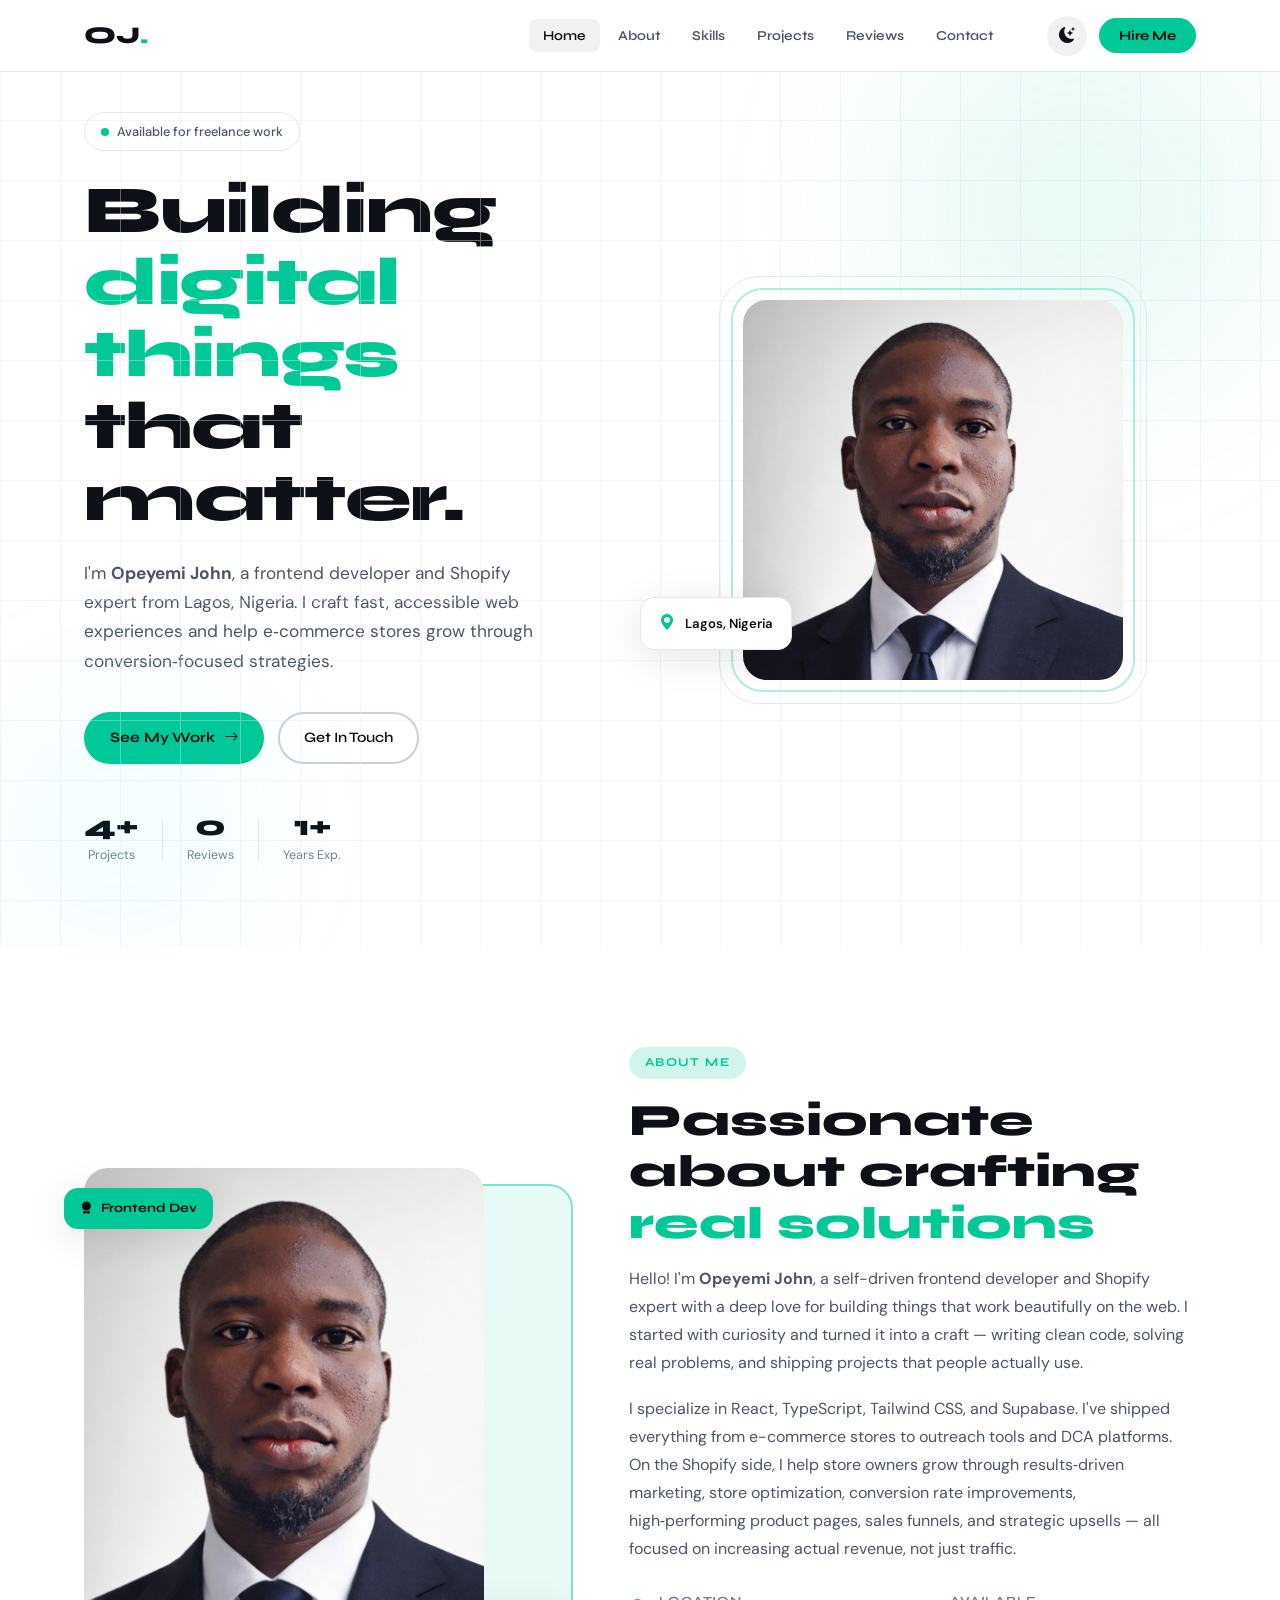
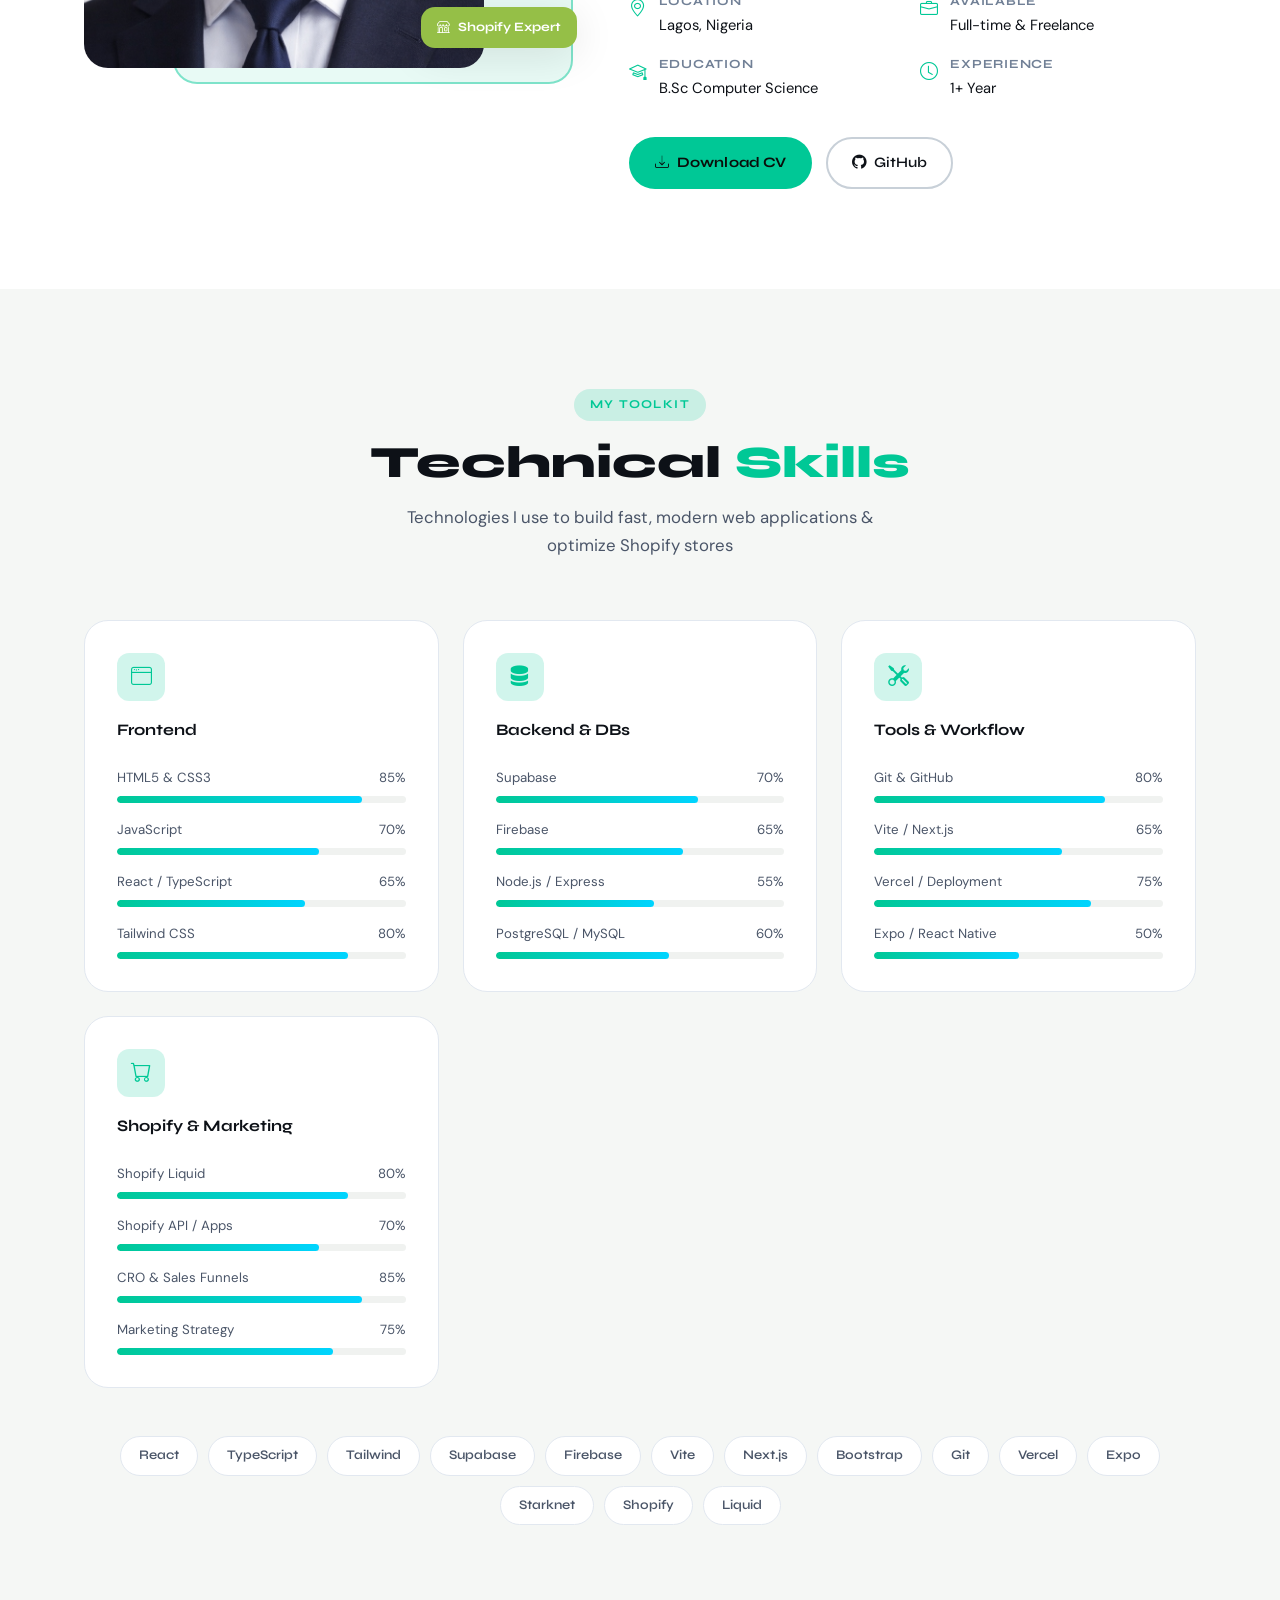
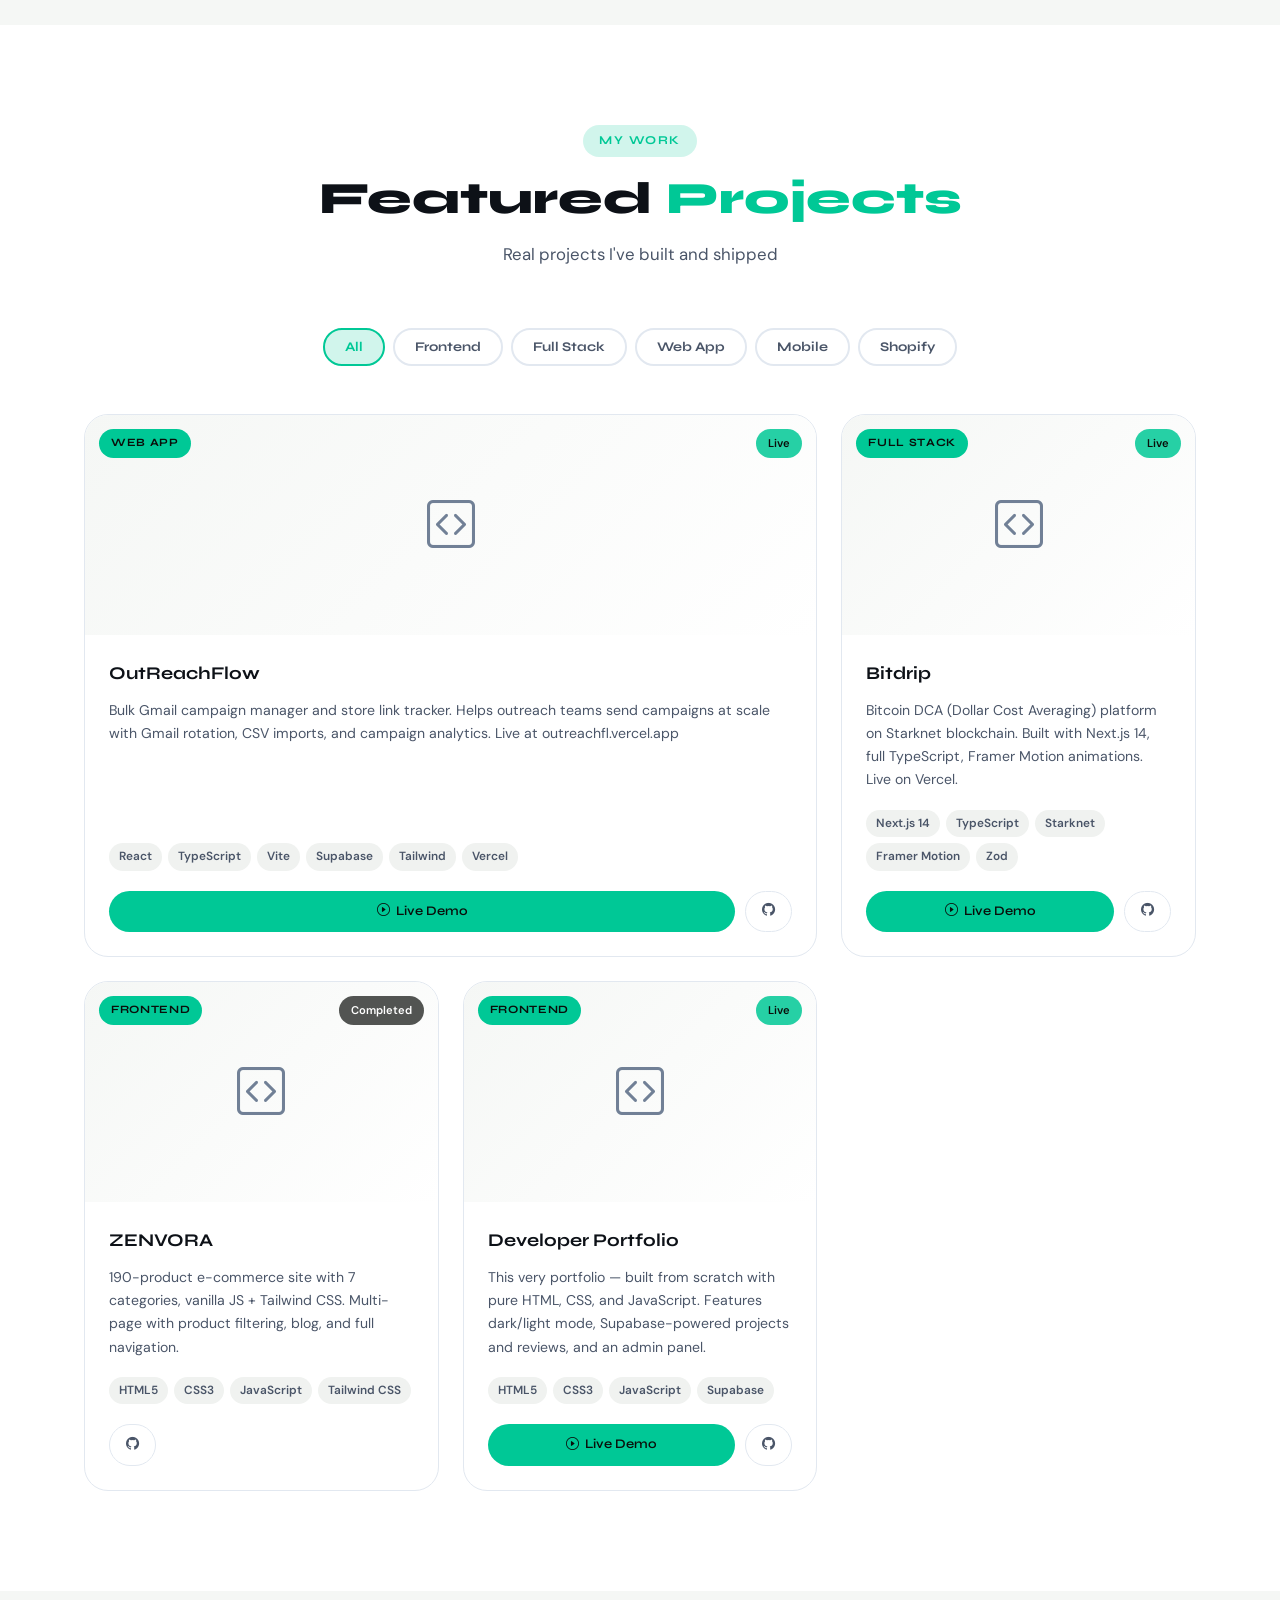
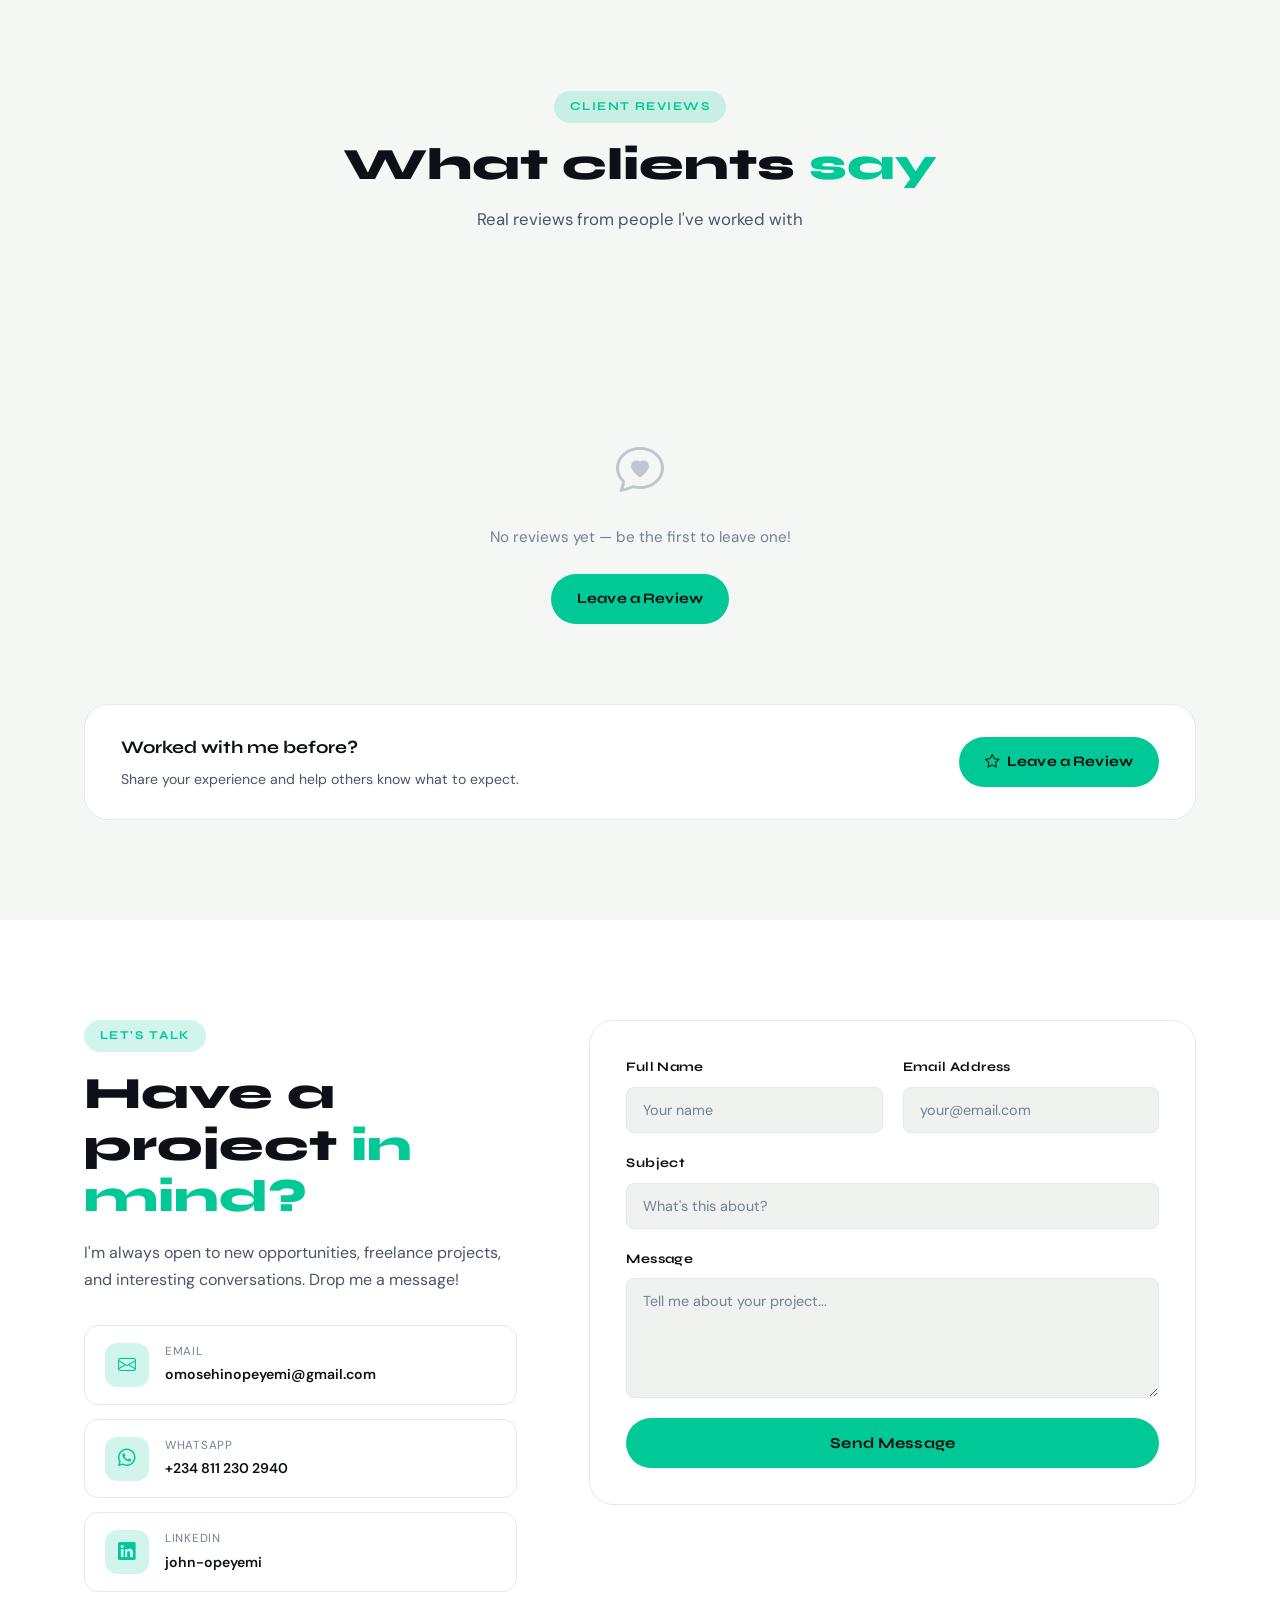
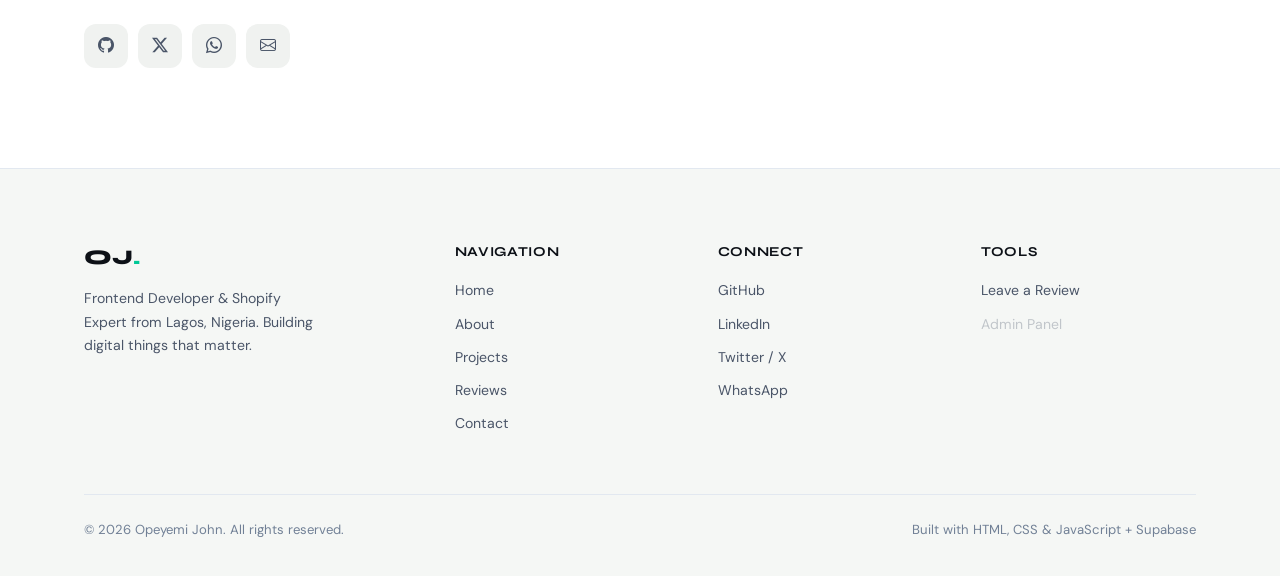
==== index.html @ 620e16b8 "update gmail" ====
<!DOCTYPE html>
<html lang="en" data-theme="light">
<head>
    <meta charset="UTF-8">
    <meta name="viewport" content="width=device-width, initial-scale=1.0">
    <title>Opeyemi John | Frontend Developer & Shopify Expert</title>

    <meta name="description" content="Frontend Developer & Shopify Expert from Lagos, Nigeria. Building fast web experiences and optimizing stores for growth.">
    <meta property="og:title" content="Opeyemi John | Frontend Developer & Shopify Expert">
    <meta property="og:description" content="Frontend Developer & Shopify Expert from Lagos, Nigeria. Building fast web experiences and optimizing stores for growth.">
    <meta property="og:image" content="images/me.png">
    <meta property="og:url" content="https://opeyemjohn.vercel.app">

    <!-- Fonts -->
    <link rel="preconnect" href="https://fonts.googleapis.com">
    <link href="https://fonts.googleapis.com/css2?family=Syne:wght@400;600;700;800&family=DM+Sans:ital,wght@0,300;0,400;0,500;1,300&display=swap" rel="stylesheet">

    <!-- Favicon -->
    <link rel="icon" type="image/svg+xml" href="favicon.svg">
    <link rel="shortcut icon" href="favicon.svg">

    <!-- Icons -->
    <link rel="stylesheet" href="https://cdn.jsdelivr.net/npm/bootstrap-icons@1.11.0/font/bootstrap-icons.css">

    <link rel="stylesheet" href="style.css">

    
</head>
<body>

<!-- ==================== NAVBAR ==================== -->
<nav id="navbar">
    <div class="nav-inner">
        <a href="#home" class="nav-logo">OJ<span class="dot">.</span></a>
        <ul class="nav-links" id="navLinks">
            <li><a href="#home" class="nav-link active">Home</a></li>
            <li><a href="#about" class="nav-link">About</a></li>
            <li><a href="#skills" class="nav-link">Skills</a></li>
            <li><a href="#projects" class="nav-link">Projects</a></li>
            <li><a href="#testimonials" class="nav-link">Reviews</a></li>
            <li><a href="#contact" class="nav-link">Contact</a></li>
        </ul>
        <div class="nav-actions">
            <button id="themeToggle" class="icon-btn" aria-label="Toggle theme">
                <i class="bi bi-moon-stars-fill" id="themeIcon"></i>
            </button>
            <button class="nav-cta" onclick="document.getElementById('contact').scrollIntoView({behavior:'smooth'})">Hire Me</button>
            <button class="hamburger" id="hamburger" aria-label="Menu">
                <span></span><span></span><span></span>
            </button>
        </div>
    </div>
</nav>

<!-- ==================== HERO ==================== -->
<section id="home" class="hero">
    <div class="hero-bg-grid"></div>
    <div class="hero-blob blob-1"></div>
    <div class="hero-blob blob-2"></div>

    <div class="hero-inner">
        <div class="hero-text" data-reveal>
            <div class="hero-tag">
                <span class="status-dot"></span>
                Available for freelance work
            </div>
            <h1 class="hero-title">
                Building<br>
                <span class="hero-accent">digital things</span><br>
                that matter.
            </h1>
            <p class="hero-desc">
                I'm <strong>Opeyemi John</strong>, a frontend developer and Shopify expert from Lagos, Nigeria.
                I craft fast, accessible web experiences and help e‑commerce stores grow through conversion‑focused strategies.
            </p>
            <div class="hero-cta">
                <a href="#projects" class="btn-primary">See My Work <i class="bi bi-arrow-right"></i></a>
                <a href="#contact" class="btn-ghost">Get In Touch</a>
            </div>
            <div class="hero-stats">
                <div class="stat">
                    <span class="stat-num" id="projectCount">6+</span>
                    <span class="stat-label">Projects</span>
                </div>
                <div class="stat-divider"></div>
                <div class="stat">
                    <span class="stat-num" id="reviewCount">0</span>
                    <span class="stat-label">Reviews</span>
                </div>
                <div class="stat-divider"></div>
                <div class="stat">
                    <span class="stat-num">1+</span>
                    <span class="stat-label">Years Exp.</span>
                </div>
            </div>
        </div>

        <div class="hero-visual" data-reveal-right>
            <div class="hero-img-frame">
                <img src="images/me.png" alt="Opeyemi John" class="hero-photo">
                <div class="frame-deco frame-deco-1"></div>
                <div class="frame-deco frame-deco-2"></div>
            </div>
            <!-- ========== <div class="floating-card card-top">
                <i class="bi bi-code-slash"></i>
                <span>React & TypeScript</span>
            </div>  =========== -->
            <div class="floating-card card-bottom">
                <i class="bi bi-geo-alt-fill"></i>
                <span>Lagos, Nigeria</span>
            </div>            
        </div>
    </div>
</section>

<!-- ==================== ABOUT ==================== -->
<section id="about" class="about section">
    <div class="container">
        <div class="about-grid">
            <div class="about-img-wrap" data-reveal>
                <img src="images/me.png" alt="Opeyemi John" class="about-photo">
                <div class="about-img-bg"></div>

                <!-- Frontend Dev badge -->
                <div class="about-badge frontend-badge">
                    <i class="bi bi-award-fill"></i>
                    Frontend Dev
                </div>

                <!-- Shopify Expert badge – bottom right -->
                <div class="about-badge shopify-badge-bottom">
                    <i class="bi bi-shop"></i>
                    Shopify Expert
                </div>
            </div>

            <div class="about-content" data-reveal-right>
                <div class="section-label">About Me</div>
                <h2 class="section-title">Passionate about crafting <span class="text-accent">real solutions</span></h2>
                <p class="about-text">
                    Hello! I'm <strong>Opeyemi John</strong>, a self-driven frontend developer and Shopify expert with a deep love for building things that work beautifully on the web. I started with curiosity and turned it into a craft — writing clean code, solving real problems, and shipping projects that people actually use.
                </p>
                <p class="about-text">
                    I specialize in React, TypeScript, Tailwind CSS, and Supabase. I've shipped everything from e-commerce stores to outreach tools and DCA platforms. 
                    On the Shopify side, I help store owners grow through results‑driven marketing, store optimization, conversion rate improvements, high‑performing product pages, sales funnels, and strategic upsells — all focused on increasing actual revenue, not just traffic.
                </p>

                <div class="about-details">
                    <div class="detail-item">
                        <i class="bi bi-geo-alt"></i>
                        <div><strong>Location</strong><span>Lagos, Nigeria</span></div>
                    </div>
                    <div class="detail-item">
                        <i class="bi bi-briefcase"></i>
                        <div><strong>Available</strong><span>Full-time & Freelance</span></div>
                    </div>
                    <div class="detail-item">
                        <i class="bi bi-mortarboard"></i>
                        <div><strong>Education</strong><span>B.Sc Computer Science</span></div>
                    </div>
                    <div class="detail-item">
                        <i class="bi bi-clock"></i>
                        <div><strong>Experience</strong><span>1+ Year</span></div>
                    </div>
                </div>

                <div class="about-actions">
                    <a href="cv.pdf" download="Opeyemi_John_CV.pdf" class="btn-primary"><i class="bi bi-download me-2"></i>Download CV</a>
                    <a href="https://github.com/oppasskybest-ai" target="_blank" class="btn-ghost"><i class="bi bi-github me-2"></i>GitHub</a>
                </div>
            </div>
        </div>
    </div>
</section>

<!-- ==================== SKILLS ==================== -->
<section id="skills" class="skills section section-alt">
    <div class="container">
        <div class="section-header" data-reveal>
            <div class="section-label">My Toolkit</div>
            <h2 class="section-title">Technical <span class="text-accent">Skills</span></h2>
            <p class="section-subtitle">Technologies I use to build fast, modern web applications & optimize Shopify stores</p>
        </div>

        <div class="skills-grid">
            <div class="skill-group" data-reveal>
                <div class="skill-group-icon"><i class="bi bi-window"></i></div>
                <h3>Frontend</h3>
                <div class="skill-bars">
                    <div class="skill-bar-wrap">
                        <div class="skill-bar-label"><span>HTML5 & CSS3</span><span>85%</span></div>
                        <div class="skill-bar"><div class="skill-fill" data-width="85"></div></div>
                    </div>
                    <div class="skill-bar-wrap">
                        <div class="skill-bar-label"><span>JavaScript</span><span>70%</span></div>
                        <div class="skill-bar"><div class="skill-fill" data-width="70"></div></div>
                    </div>
                    <div class="skill-bar-wrap">
                        <div class="skill-bar-label"><span>React / TypeScript</span><span>65%</span></div>
                        <div class="skill-bar"><div class="skill-fill" data-width="65"></div></div>
                    </div>
                    <div class="skill-bar-wrap">
                        <div class="skill-bar-label"><span>Tailwind CSS</span><span>80%</span></div>
                        <div class="skill-bar"><div class="skill-fill" data-width="80"></div></div>
                    </div>
                </div>
            </div>

            <div class="skill-group" data-reveal>
                <div class="skill-group-icon"><i class="bi bi-server"></i></div>
                <h3>Backend & DBs</h3>
                <div class="skill-bars">
                    <div class="skill-bar-wrap">
                        <div class="skill-bar-label"><span>Supabase</span><span>70%</span></div>
                        <div class="skill-bar"><div class="skill-fill" data-width="70"></div></div>
                    </div>
                    <div class="skill-bar-wrap">
                        <div class="skill-bar-label"><span>Firebase</span><span>65%</span></div>
                        <div class="skill-bar"><div class="skill-fill" data-width="65"></div></div>
                    </div>
                    <div class="skill-bar-wrap">
                        <div class="skill-bar-label"><span>Node.js / Express</span><span>55%</span></div>
                        <div class="skill-bar"><div class="skill-fill" data-width="55"></div></div>
                    </div>
                    <div class="skill-bar-wrap">
                        <div class="skill-bar-label"><span>PostgreSQL / MySQL</span><span>60%</span></div>
                        <div class="skill-bar"><div class="skill-fill" data-width="60"></div></div>
                    </div>
                </div>
            </div>

            <div class="skill-group" data-reveal>
                <div class="skill-group-icon"><i class="bi bi-tools"></i></div>
                <h3>Tools & Workflow</h3>
                <div class="skill-bars">
                    <div class="skill-bar-wrap">
                        <div class="skill-bar-label"><span>Git & GitHub</span><span>80%</span></div>
                        <div class="skill-bar"><div class="skill-fill" data-width="80"></div></div>
                    </div>
                    <div class="skill-bar-wrap">
                        <div class="skill-bar-label"><span>Vite / Next.js</span><span>65%</span></div>
                        <div class="skill-bar"><div class="skill-fill" data-width="65"></div></div>
                    </div>
                    <div class="skill-bar-wrap">
                        <div class="skill-bar-label"><span>Vercel / Deployment</span><span>75%</span></div>
                        <div class="skill-bar"><div class="skill-fill" data-width="75"></div></div>
                    </div>
                    <div class="skill-bar-wrap">
                        <div class="skill-bar-label"><span>Expo / React Native</span><span>50%</span></div>
                        <div class="skill-bar"><div class="skill-fill" data-width="50"></div></div>
                    </div>
                </div>
            </div>

            <div class="skill-group" data-reveal>
                <div class="skill-group-icon"><i class="bi bi-cart"></i></div>
                <h3>Shopify & Marketing</h3>
                <div class="skill-bars">
                    <div class="skill-bar-wrap">
                        <div class="skill-bar-label"><span>Shopify Liquid</span><span>80%</span></div>
                        <div class="skill-bar"><div class="skill-fill" data-width="80"></div></div>
                    </div>
                    <div class="skill-bar-wrap">
                        <div class="skill-bar-label"><span>Shopify API / Apps</span><span>70%</span></div>
                        <div class="skill-bar"><div class="skill-fill" data-width="70"></div></div>
                    </div>
                    <div class="skill-bar-wrap">
                        <div class="skill-bar-label"><span>CRO & Sales Funnels</span><span>85%</span></div>
                        <div class="skill-bar"><div class="skill-fill" data-width="85"></div></div>
                    </div>
                    <div class="skill-bar-wrap">
                        <div class="skill-bar-label"><span>Marketing Strategy</span><span>75%</span></div>
                        <div class="skill-bar"><div class="skill-fill" data-width="75"></div></div>
                    </div>
                </div>
            </div>
        </div>

        <div class="tech-tags" data-reveal>
            <span class="tech-tag">React</span>
            <span class="tech-tag">TypeScript</span>
            <span class="tech-tag">Tailwind</span>
            <span class="tech-tag">Supabase</span>
            <span class="tech-tag">Firebase</span>
            <span class="tech-tag">Vite</span>
            <span class="tech-tag">Next.js</span>
            <span class="tech-tag">Bootstrap</span>
            <span class="tech-tag">Git</span>
            <span class="tech-tag">Vercel</span>
            <span class="tech-tag">Expo</span>
            <span class="tech-tag">Starknet</span>
            <span class="tech-tag">Shopify</span>
            <span class="tech-tag">Liquid</span>
        </div>
    </div>
</section>

<!-- ==================== PROJECTS ==================== -->
<section id="projects" class="projects section">
    <div class="container">
        <div class="section-header" data-reveal>
            <div class="section-label">My Work</div>
            <h2 class="section-title">Featured <span class="text-accent">Projects</span></h2>
            <p class="section-subtitle">Real projects I've built and shipped</p>
        </div>

        <div class="project-filters" data-reveal>
            <button class="filter-btn active" data-filter="all">All</button>
            <button class="filter-btn" data-filter="frontend">Frontend</button>
            <button class="filter-btn" data-filter="fullstack">Full Stack</button>
            <button class="filter-btn" data-filter="webapp">Web App</button>
            <button class="filter-btn" data-filter="mobile">Mobile</button>
            <button class="filter-btn" data-filter="shopify">Shopify</button>
        </div>

        <div id="projects-loading" class="loading-state">
            <div class="spinner"></div>
            <p>Loading projects...</p>
        </div>

        <div class="projects-grid" id="projects-grid"></div>

        <div id="projects-empty" class="empty-state" style="display:none">
            <i class="bi bi-folder-x"></i>
            <p>No projects found in this category.</p>
        </div>
    </div>
</section>

<!-- ==================== TESTIMONIALS ==================== -->
<section id="testimonials" class="testimonials section section-alt">
    <div class="container">
        <div class="section-header" data-reveal>
            <div class="section-label">Client Reviews</div>
            <h2 class="section-title">What clients <span class="text-accent">say</span></h2>
            <p class="section-subtitle">Real reviews from people I've worked with</p>
        </div>

        <div id="reviews-loading" class="loading-state">
            <div class="spinner"></div>
            <p>Loading reviews...</p>
        </div>

        <div class="reviews-grid" id="reviews-grid"></div>

        <div id="reviews-empty" class="empty-state reviews-empty" style="display:none">
            <i class="bi bi-chat-heart"></i>
            <p>No reviews yet — be the first to leave one!</p>
            <a href="review.html" class="btn-primary" target="_blank">Leave a Review</a>
        </div>

        <div class="review-cta" data-reveal>
            <div class="review-cta-text">
                <h4>Worked with me before?</h4>
                <p>Share your experience and help others know what to expect.</p>
            </div>
            <a href="review.html" class="btn-primary" target="_blank">
                <i class="bi bi-star me-2"></i>Leave a Review
            </a>
        </div>
    </div>
</section>

<!-- ==================== CONTACT ==================== -->
<section id="contact" class="contact section">
    <div class="container">
        <div class="contact-grid">
            <div class="contact-info" data-reveal>
                <div class="section-label">Let's Talk</div>
                <h2 class="section-title">Have a project <span class="text-accent">in mind?</span></h2>
                <p class="contact-desc">I'm always open to new opportunities, freelance projects, and interesting conversations. Drop me a message!</p>

                <div class="contact-cards">
                    <a href="mailto:omosehinopeyemi@gmail.com" class="contact-card">
                        <div class="contact-card-icon"><i class="bi bi-envelope"></i></div>
                        <div>
                            <span class="contact-card-label">Email</span>
                            <span class="contact-card-value">omosehinopeyemi@gmail.com</span>
                        </div>
                    </a>
                    <a href="https://wa.me/2348112302940" target="_blank" class="contact-card">
                        <div class="contact-card-icon"><i class="bi bi-whatsapp"></i></div>
                        <div>
                            <span class="contact-card-label">WhatsApp</span>
                            <span class="contact-card-value">+234 811 230 2940</span>
                        </div>
                    </a>
                    <a href="https://www.linkedin.com/in/john-opeyemi-910b3a384" target="_blank" class="contact-card">
                        <div class="contact-card-icon"><i class="bi bi-linkedin"></i></div>
                        <div>
                            <span class="contact-card-label">LinkedIn</span>
                            <span class="contact-card-value">john-opeyemi</span>
                        </div>
                    </a>
                </div>

                <div class="social-row">
                    <a href="https://github.com/oppasskybest-ai" target="_blank" class="social-btn"><i class="bi bi-github"></i></a>
                    <a href="https://x.com/Oppassky1" target="_blank" class="social-btn"><i class="bi bi-twitter-x"></i></a>
                    <a href="https://wa.me/2348112302940" target="_blank" class="social-btn"><i class="bi bi-whatsapp"></i></a>
                    <a href="mailto:omosehinopeyemi@gmail.com" class="social-btn"><i class="bi bi-envelope"></i></a>
                </div>
            </div>

            <div class="contact-form-wrap" data-reveal-right>
                <form id="contactForm" class="contact-form" novalidate>
                    <div class="form-row">
                        <div class="form-group">
                            <label>Full Name</label>
                            <input type="text" id="name" name="name" placeholder="Your name" required>
                            <span class="form-error" id="nameError">Please enter your name</span>
                        </div>
                        <div class="form-group">
                            <label>Email Address</label>
                            <input type="email" id="email" name="email" placeholder="your@email.com" required>
                            <span class="form-error" id="emailError">Please enter a valid email</span>
                        </div>
                    </div>
                    <div class="form-group">
                        <label>Subject</label>
                        <input type="text" id="subject" name="subject" placeholder="What's this about?" required>
                        <span class="form-error" id="subjectError">Please enter a subject</span>
                    </div>
                    <div class="form-group">
                        <label>Message</label>
                        <textarea id="message" name="message" rows="5" placeholder="Tell me about your project..." required></textarea>
                        <span class="form-error" id="messageError">Please write a message</span>
                    </div>
                    <button type="submit" class="btn-primary form-submit" id="submitBtn">
                        <span id="submitText">Send Message</span>
                        <div class="btn-spinner d-none" id="submitSpinner"></div>
                    </button>
                    <div class="form-success d-none" id="successAlert">
                        <i class="bi bi-check-circle"></i> Message sent! I'll reply soon.
                    </div>
                    <div class="form-error-alert d-none" id="errorAlert">
                        <i class="bi bi-exclamation-triangle"></i> Something went wrong. Try emailing me directly.
                    </div>
                </form>
            </div>
        </div>
    </div>
</section>

<!-- ==================== FOOTER ==================== -->
<footer class="footer">
    <div class="container">
        <div class="footer-inner">
            <div class="footer-brand">
                <span class="nav-logo">OJ<span class="dot">.</span></span>
                <p>Frontend Developer & Shopify Expert from Lagos, Nigeria. Building digital things that matter.</p>
            </div>
            <div class="footer-links">
                <h5>Navigation</h5>
                <a href="#home">Home</a>
                <a href="#about">About</a>
                <a href="#projects">Projects</a>
                <a href="#testimonials">Reviews</a>
                <a href="#contact">Contact</a>
            </div>
            <div class="footer-links">
                <h5>Connect</h5>
                <a href="https://github.com/oppasskybest-ai" target="_blank">GitHub</a>
                <a href="https://www.linkedin.com/in/john-opeyemi-910b3a384" target="_blank">LinkedIn</a>
                <a href="https://x.com/Oppassky1" target="_blank">Twitter / X</a>
                <a href="https://wa.me/2348112302940" target="_blank">WhatsApp</a>
            </div>
            <div class="footer-links">
                <h5>Tools</h5>
                <a href="review.html" target="_blank">Leave a Review</a>
                <a href="admin.html" target="_blank" style="opacity:0.3">Admin Panel</a>
            </div>
        </div>
        <div class="footer-bottom">
            <p>&copy; <span id="year"></span> Opeyemi John. All rights reserved.</p>
            <p>Built with HTML, CSS & JavaScript + Supabase</p>
        </div>
    </div>
</footer>

<button id="backToTop" class="back-to-top" aria-label="Back to top">
    <i class="bi bi-arrow-up"></i>
</button>

<script src="script.js"></script>
</body>
</html>
---- style.css ----
/* ============================================================
   OPEYEMI JOHN PORTFOLIO — style.css
   Design: Editorial + Modern, Syne + DM Sans
   ============================================================ */

/* ---- TOKENS ---- */
:root {
    --accent: #00C896;
    --accent-2: #00D4FF;
    --accent-glow: rgba(0, 200, 150, 0.18);

    --bg: #ffffff;
    --bg-alt: #f5f7f5;
    --bg-card: #ffffff;
    --bg-input: #f0f2f0;

    --text: #0d1117;
    --text-2: #4a5568;
    --text-3: #718096;
    --border: #e2e8f0;
    --border-strong: #c8d0d8;

    --nav-bg: rgba(255,255,255,0.92);
    --shadow: 0 4px 24px rgba(0,0,0,0.07);
    --shadow-md: 0 8px 40px rgba(0,0,0,0.1);
    --shadow-lg: 0 20px 60px rgba(0,0,0,0.12);

    --radius: 14px;
    --radius-sm: 8px;
    --radius-lg: 24px;

    --font-display: 'Syne', sans-serif;
    --font-body: 'DM Sans', sans-serif;

    --nav-h: 72px;
    --transition: 0.25s cubic-bezier(0.4, 0, 0.2, 1);
}

[data-theme="dark"] {
    --bg: #0a0e0a;
    --bg-alt: #101610;
    --bg-card: #141a14;
    --bg-input: #1a221a;

    --text: #f0f4f0;
    --text-2: #a8b8a8;
    --text-3: #6b7b6b;
    --border: #1e2a1e;
    --border-strong: #2a3a2a;

    --nav-bg: rgba(10,14,10,0.95);
    --shadow: 0 4px 24px rgba(0,0,0,0.3);
    --shadow-md: 0 8px 40px rgba(0,0,0,0.4);
    --shadow-lg: 0 20px 60px rgba(0,0,0,0.5);
}

/* ---- RESET ---- */
*, *::before, *::after { box-sizing: border-box; margin: 0; padding: 0; }
html { scroll-behavior: smooth; font-size: 16px; }
body {
    font-family: var(--font-body);
    background: var(--bg);
    color: var(--text);
    line-height: 1.65;
    overflow-x: hidden;
    transition: background var(--transition), color var(--transition);
}
img { max-width: 100%; height: auto; display: block; }
a { text-decoration: none; color: inherit; }
button { cursor: pointer; font-family: var(--font-body); border: none; background: none; }
ul { list-style: none; }

/* ---- UTILITY ---- */
.container { max-width: 1160px; margin: 0 auto; padding: 0 24px; }
.section { padding: 100px 0; }
.section-alt { background: var(--bg-alt); }
.text-accent { color: var(--accent); }
.d-none { display: none !important; }

/* ---- BUTTONS ---- */
.btn-primary {
    display: inline-flex; align-items: center; gap: 8px;
    background: var(--accent);
    color: #0a0e0a;
    font-family: var(--font-display);
    font-weight: 700;
    font-size: 0.9rem;
    padding: 13px 26px;
    border-radius: 100px;
    transition: all var(--transition);
    letter-spacing: 0.01em;
    white-space: nowrap;
}
.btn-primary:hover {
    transform: translateY(-2px);
    box-shadow: 0 8px 24px rgba(0,200,150,0.35);
    color: #0a0e0a;
}
.btn-ghost {
    display: inline-flex; align-items: center; gap: 8px;
    background: transparent;
    color: var(--text);
    font-family: var(--font-display);
    font-weight: 600;
    font-size: 0.9rem;
    padding: 12px 24px;
    border-radius: 100px;
    border: 2px solid var(--border-strong);
    transition: all var(--transition);
}
.btn-ghost:hover {
    border-color: var(--accent);
    color: var(--accent);
    transform: translateY(-2px);
}
.icon-btn {
    width: 40px; height: 40px;
    border-radius: 50%;
    background: var(--bg-input);
    color: var(--text);
    display: flex; align-items: center; justify-content: center;
    font-size: 1rem;
    transition: all var(--transition);
    border: none;
}
.icon-btn:hover { background: var(--accent); color: #0a0e0a; }

/* ---- SECTION HEADERS ---- */
.section-header { text-align: center; margin-bottom: 60px; }
.section-label {
    display: inline-block;
    font-family: var(--font-display);
    font-size: 0.75rem;
    font-weight: 700;
    letter-spacing: 0.12em;
    text-transform: uppercase;
    color: var(--accent);
    background: var(--accent-glow);
    padding: 6px 16px;
    border-radius: 100px;
    margin-bottom: 16px;
}
.section-title {
    font-family: var(--font-display);
    font-size: clamp(2rem, 4vw, 2.8rem);
    font-weight: 800;
    line-height: 1.15;
    color: var(--text);
    margin-bottom: 16px;
}
.section-subtitle {
    color: var(--text-2);
    font-size: 1.05rem;
    max-width: 520px;
    margin: 0 auto;
}

/* ---- NAVBAR ---- */
#navbar {
    position: fixed; top: 0; left: 0; right: 0;
    z-index: 1000;
    background: var(--nav-bg);
    backdrop-filter: blur(16px);
    -webkit-backdrop-filter: blur(16px);
    border-bottom: 1px solid var(--border);
    height: var(--nav-h);
    transition: all var(--transition);
}
#navbar.scrolled { box-shadow: var(--shadow-md); }
.nav-inner {
    max-width: 1160px; margin: 0 auto; padding: 0 24px;
    height: 100%;
    display: flex; align-items: center; gap: 40px;
}
.nav-logo {
    font-family: var(--font-display);
    font-size: 1.5rem;
    font-weight: 800;
    color: var(--text);
    flex-shrink: 0;
}
.nav-logo .dot { color: var(--accent); }
.nav-links {
    display: flex; gap: 4px;
    margin-left: auto;
}
.nav-link {
    font-family: var(--font-display);
    font-size: 0.85rem;
    font-weight: 600;
    color: var(--text-2);
    padding: 8px 14px;
    border-radius: 8px;
    transition: all var(--transition);
}
.nav-link:hover, .nav-link.active {
    color: var(--text);
    background: var(--bg-input);
}
.nav-actions { display: flex; align-items: center; gap: 12px; flex-shrink: 0; }
.nav-cta {
    font-family: var(--font-display);
    font-weight: 700;
    font-size: 0.85rem;
    background: var(--accent);
    color: #0a0e0a;
    padding: 9px 20px;
    border-radius: 100px;
    transition: all var(--transition);
}
.nav-cta:hover { transform: translateY(-1px); box-shadow: 0 6px 20px rgba(0,200,150,0.3); }
.hamburger {
    display: none;
    flex-direction: column; gap: 5px;
    padding: 8px;
}
.hamburger span {
    display: block; width: 22px; height: 2px;
    background: var(--text);
    border-radius: 2px;
    transition: all var(--transition);
}

/* ---- HERO ---- */
.hero {
    min-height: 100vh;
    display: flex; align-items: center;
    padding: calc(var(--nav-h) + 40px) 0 80px;
    position: relative;
    overflow: hidden;
    background: var(--bg);
}
.hero-bg-grid {
    position: absolute; inset: 0;
    background-image:
        linear-gradient(var(--border) 1px, transparent 1px),
        linear-gradient(90deg, var(--border) 1px, transparent 1px);
    background-size: 60px 60px;
    opacity: 0.4;
    pointer-events: none;
}
.hero-blob {
    position: absolute; border-radius: 50%;
    filter: blur(80px); opacity: 0.12; pointer-events: none;
}
.blob-1 {
    width: 600px; height: 600px;
    background: radial-gradient(circle, var(--accent), transparent 70%);
    top: -100px; right: -100px;
}
.blob-2 {
    width: 400px; height: 400px;
    background: radial-gradient(circle, var(--accent-2), transparent 70%);
    bottom: -80px; left: -80px;
    opacity: 0.08;
}
.hero-inner {
    max-width: 1160px; margin: 0 auto; padding: 0 24px;
    display: grid; grid-template-columns: 1fr 1fr;
    gap: 60px; align-items: center;
}
.hero-tag {
    display: inline-flex; align-items: center; gap: 8px;
    font-size: 0.8rem; font-weight: 500;
    color: var(--text-2);
    background: var(--bg-card);
    border: 1px solid var(--border);
    padding: 8px 16px;
    border-radius: 100px;
    margin-bottom: 24px;
}
.status-dot {
    width: 8px; height: 8px; border-radius: 50%;
    background: var(--accent);
    animation: pulse-dot 2s ease-in-out infinite;
}
@keyframes pulse-dot {
    0%, 100% { box-shadow: 0 0 0 0 rgba(0,200,150,0.5); }
    50% { box-shadow: 0 0 0 6px rgba(0,200,150,0); }
}
.hero-title {
    font-family: var(--font-display);
    font-size: clamp(2.8rem, 5.5vw, 4.2rem);
    font-weight: 800;
    line-height: 1.07;
    color: var(--text);
    margin-bottom: 24px;
    letter-spacing: -0.02em;
}
.hero-accent { color: var(--accent); }
.hero-desc {
    color: var(--text-2);
    font-size: 1.08rem;
    line-height: 1.7;
    margin-bottom: 36px;
    max-width: 460px;
}
.hero-cta { display: flex; gap: 14px; flex-wrap: wrap; margin-bottom: 48px; }
.hero-stats { display: flex; align-items: center; gap: 24px; }
.stat { text-align: center; }
.stat-num {
    display: block;
    font-family: var(--font-display);
    font-size: 1.8rem;
    font-weight: 800;
    color: var(--text);
    line-height: 1;
}
.stat-label { font-size: 0.78rem; color: var(--text-3); }
.stat-divider { width: 1px; height: 40px; background: var(--border); }
.hero-visual { position: relative; display: flex; justify-content: center; }
.hero-img-frame {
    position: relative;
    width: min(380px, 90%);
}
.hero-photo {
    width: 100%;
    aspect-ratio: 1;
    object-fit: cover;
    border-radius: var(--radius-lg);
    position: relative; z-index: 1;
}
.frame-deco {
    position: absolute;
    border-radius: var(--radius-lg);
    z-index: 0;
}
.frame-deco-1 {
    inset: -12px;
    border: 2px solid var(--accent);
    opacity: 0.3;
    border-radius: 32px;
}
.frame-deco-2 {
    inset: -24px;
    border: 1px solid var(--border);
    border-radius: 40px;
}
.floating-card {
    position: absolute;
    background: var(--bg-card);
    border: 1px solid var(--border);
    border-radius: var(--radius);
    padding: 12px 18px;
    display: flex; align-items: center; gap: 10px;
    font-size: 0.82rem; font-weight: 600;
    box-shadow: var(--shadow-md);
    z-index: 2;
    white-space: nowrap;
}
.floating-card i { color: var(--accent); font-size: 1rem; }
.card-top { top: 20px; right: -30px; }
.card-bottom { bottom: 30px; left: -30px; }

/* ---- ABOUT ---- */
.about-grid {
    display: grid; grid-template-columns: 1fr 1.2fr;
    gap: 72px; align-items: center;
}
.about-img-wrap {
    position: relative; /* ADDED: anchor for absolute badges */
}
.about-photo {
    width: 100%;
    max-width: 400px;
    aspect-ratio: 4/5;
    object-fit: cover;
    object-position: top;
    border-radius: var(--radius-lg);
    position: relative; z-index: 1;
}
.about-img-bg {
    position: absolute;
    bottom: -16px; right: -16px;
    width: 100%;
    height: 100%;
    max-width: 400px;
    background: var(--accent-glow);
    border: 2px solid var(--accent);
    border-radius: var(--radius-lg);
    opacity: 0.5;
}
/* Base badge style - no positioning offsets */
.about-badge {
    position: absolute;
    background: var(--accent);
    color: #0a0e0a;
    font-family: var(--font-display);
    font-weight: 700;
    font-size: 0.8rem;
    padding: 10px 16px;
    border-radius: var(--radius);
    display: flex;
    align-items: center;
    gap: 8px;
    z-index: 2;
    box-shadow: var(--shadow-md);
}
/* Frontend badge - top left */
.frontend-badge {
    top: 20px;
    left: -20px;
}
/* Shopify badge - bottom right */
.shopify-badge-bottom {
    bottom: 20px;
    right: -20px;
    background: #95bf47; /* Shopify green */
    color: #fff;
}
.about-text { color: var(--text-2); font-size: 1rem; margin-bottom: 18px; line-height: 1.75; }
.about-details {
    display: grid; grid-template-columns: 1fr 1fr;
    gap: 16px; margin: 28px 0 36px;
}
.detail-item {
    display: flex; align-items: flex-start; gap: 12px;
}
.detail-item i { color: var(--accent); font-size: 1.1rem; margin-top: 3px; flex-shrink: 0; }
.detail-item strong { display: block; font-size: 0.78rem; color: var(--text-3); text-transform: uppercase; letter-spacing: 0.06em; font-family: var(--font-display); }
.detail-item span { font-size: 0.92rem; color: var(--text); }
.about-actions { display: flex; gap: 14px; flex-wrap: wrap; }

/* ---- SKILLS ---- */
.skills-grid {
    display: grid; grid-template-columns: repeat(3, 1fr);
    gap: 24px; margin-bottom: 48px;
}
.skill-group {
    background: var(--bg-card);
    border: 1px solid var(--border);
    border-radius: var(--radius-lg);
    padding: 32px;
}
.skill-group-icon {
    width: 48px; height: 48px;
    background: var(--accent-glow);
    border-radius: 12px;
    display: flex; align-items: center; justify-content: center;
    font-size: 1.3rem; color: var(--accent);
    margin-bottom: 16px;
}
.skill-group h3 {
    font-family: var(--font-display);
    font-weight: 700; font-size: 1rem;
    margin-bottom: 24px; color: var(--text);
}
.skill-bars { display: flex; flex-direction: column; gap: 16px; }
.skill-bar-wrap {}
.skill-bar-label {
    display: flex; justify-content: space-between;
    font-size: 0.83rem;
    margin-bottom: 7px;
    color: var(--text-2);
}
.skill-bar {
    height: 7px;
    background: var(--bg-input);
    border-radius: 100px;
    overflow: hidden;
}
.skill-fill {
    height: 100%;
    background: linear-gradient(90deg, var(--accent), var(--accent-2));
    border-radius: 100px;
    width: 0;
    transition: width 1.2s cubic-bezier(0.4, 0, 0.2, 1);
}
.tech-tags { display: flex; flex-wrap: wrap; justify-content: center; gap: 10px; }
.tech-tag {
    font-family: var(--font-display);
    font-size: 0.82rem; font-weight: 600;
    padding: 8px 18px;
    border: 1.5px solid var(--border);
    border-radius: 100px;
    color: var(--text-2);
    background: var(--bg-card);
    transition: all var(--transition);
}
.tech-tag:hover { border-color: var(--accent); color: var(--accent); background: var(--accent-glow); }

/* ---- PROJECTS ---- */
.project-filters {
    display: flex; gap: 8px; flex-wrap: wrap;
    justify-content: center;
    margin-bottom: 48px;
}
.filter-btn {
    font-family: var(--font-display);
    font-size: 0.83rem; font-weight: 700;
    padding: 9px 20px;
    border-radius: 100px;
    border: 2px solid var(--border);
    color: var(--text-2);
    background: var(--bg-card);
    transition: all var(--transition);
}
.filter-btn:hover, .filter-btn.active {
    border-color: var(--accent);
    color: var(--accent);
    background: var(--accent-glow);
}
.projects-grid {
    display: grid;
    grid-template-columns: repeat(auto-fill, minmax(340px, 1fr));
    gap: 24px;
}
.project-card {
    background: var(--bg-card);
    border: 1px solid var(--border);
    border-radius: var(--radius-lg);
    overflow: hidden;
    transition: all var(--transition);
    display: flex; flex-direction: column;
}
.project-card:hover { transform: translateY(-6px); box-shadow: var(--shadow-lg); border-color: var(--accent); }
.project-card.featured { grid-column: span 2; }
.project-img-wrap { position: relative; overflow: hidden; height: 220px; background: var(--bg-alt); }
.project-img-wrap img { width: 100%; height: 100%; object-fit: cover; transition: transform 0.4s ease; }
.project-card:hover .project-img-wrap img { transform: scale(1.04); }
.project-img-placeholder {
    width: 100%; height: 100%;
    display: flex; align-items: center; justify-content: center;
    font-size: 3rem; color: var(--text-3);
    background: linear-gradient(135deg, var(--bg-alt), var(--bg-card));
}
.project-category-badge {
    position: absolute; top: 14px; left: 14px;
    font-family: var(--font-display);
    font-size: 0.7rem; font-weight: 700;
    padding: 5px 12px;
    border-radius: 100px;
    background: var(--accent);
    color: #0a0e0a;
    text-transform: uppercase; letter-spacing: 0.06em;
}
.project-status-badge {
    position: absolute; top: 14px; right: 14px;
    font-size: 0.7rem; font-weight: 600;
    padding: 5px 12px;
    border-radius: 100px;
    background: rgba(10,14,10,0.7);
    color: #fff;
    backdrop-filter: blur(6px);
}
.project-status-badge.live { background: rgba(0,200,150,0.85); color: #0a0e0a; }
.project-body { padding: 24px; flex: 1; display: flex; flex-direction: column; }
.project-title {
    font-family: var(--font-display);
    font-size: 1.12rem; font-weight: 700;
    color: var(--text); margin-bottom: 10px;
}
.project-desc { font-size: 0.88rem; color: var(--text-2); line-height: 1.65; flex: 1; margin-bottom: 18px; }
.project-techs { display: flex; flex-wrap: wrap; gap: 6px; margin-bottom: 20px; }
.project-tech {
    font-size: 0.74rem; font-weight: 600;
    background: var(--bg-input);
    color: var(--text-2);
    padding: 4px 10px;
    border-radius: 100px;
}
.project-links { display: flex; gap: 10px; margin-top: auto; }
.project-link {
    display: flex; align-items: center; gap: 6px;
    font-size: 0.82rem; font-weight: 600;
    padding: 9px 16px;
    border-radius: 100px;
    transition: all var(--transition);
    font-family: var(--font-display);
}
.project-link.primary { background: var(--accent); color: #0a0e0a; flex: 1; justify-content: center; }
.project-link.primary:hover { box-shadow: 0 4px 16px rgba(0,200,150,0.3); }
.project-link.secondary {
    border: 1.5px solid var(--border);
    color: var(--text-2);
    background: var(--bg-card);
}
.project-link.secondary:hover { border-color: var(--text-2); color: var(--text); }

/* ---- TESTIMONIALS ---- */
.reviews-grid {
    display: grid;
    grid-template-columns: repeat(auto-fill, minmax(320px, 1fr));
    gap: 24px;
    margin-bottom: 56px;
}
.review-card {
    background: var(--bg-card);
    border: 1px solid var(--border);
    border-radius: var(--radius-lg);
    padding: 28px;
    display: flex; flex-direction: column;
    transition: all var(--transition);
}
.review-card:hover { box-shadow: var(--shadow-lg); transform: translateY(-4px); border-color: var(--accent); }
.review-stars { display: flex; gap: 3px; margin-bottom: 16px; }
.review-stars i { color: #F5A623; font-size: 0.9rem; }
.review-text {
    font-size: 0.93rem; color: var(--text-2);
    line-height: 1.72; flex: 1;
    margin-bottom: 20px;
    font-style: italic;
}
.review-text::before { content: '"'; color: var(--accent); font-size: 1.2rem; font-style: normal; }
.review-text::after { content: '"'; color: var(--accent); font-size: 1.2rem; font-style: normal; }
.review-author { display: flex; align-items: center; gap: 12px; }
.review-avatar {
    width: 44px; height: 44px; border-radius: 50%;
    background: var(--accent-glow);
    border: 2px solid var(--accent);
    display: flex; align-items: center; justify-content: center;
    font-family: var(--font-display); font-weight: 700; font-size: 1rem;
    color: var(--accent); flex-shrink: 0; overflow: hidden;
}
.review-avatar img { width: 100%; height: 100%; object-fit: cover; }
.review-author-name { font-family: var(--font-display); font-weight: 700; font-size: 0.92rem; color: var(--text); }
.review-author-meta { font-size: 0.78rem; color: var(--text-3); display: flex; gap: 8px; align-items: center; }
.review-author-meta i { font-size: 0.7rem; }
.review-project-type {
    display: inline-block;
    font-size: 0.7rem; font-weight: 600;
    background: var(--accent-glow);
    color: var(--accent);
    padding: 3px 10px;
    border-radius: 100px;
    margin-top: 4px;
}
.review-cta {
    display: flex; align-items: center; justify-content: space-between;
    gap: 24px;
    background: var(--bg-card);
    border: 1px solid var(--border);
    border-radius: var(--radius-lg);
    padding: 28px 36px;
    flex-wrap: wrap;
}
.review-cta h4 { font-family: var(--font-display); font-weight: 700; font-size: 1.1rem; margin-bottom: 6px; }
.review-cta p { font-size: 0.88rem; color: var(--text-2); }

/* ---- CONTACT ---- */
.contact-grid {
    display: grid; grid-template-columns: 1fr 1.4fr;
    gap: 72px; align-items: start;
}
.contact-desc { color: var(--text-2); margin-bottom: 32px; font-size: 1rem; line-height: 1.7; }
.contact-cards { display: flex; flex-direction: column; gap: 14px; margin-bottom: 32px; }
.contact-card {
    display: flex; align-items: center; gap: 16px;
    background: var(--bg-card);
    border: 1px solid var(--border);
    border-radius: var(--radius);
    padding: 16px 20px;
    transition: all var(--transition);
    color: var(--text);
}
.contact-card:hover { border-color: var(--accent); transform: translateX(4px); }
.contact-card-icon {
    width: 44px; height: 44px; border-radius: 12px;
    background: var(--accent-glow);
    color: var(--accent); font-size: 1.1rem;
    display: flex; align-items: center; justify-content: center;
    flex-shrink: 0;
}
.contact-card-label { display: block; font-size: 0.73rem; color: var(--text-3); text-transform: uppercase; letter-spacing: 0.06em; }
.contact-card-value { font-weight: 600; font-size: 0.88rem; color: var(--text); }
.social-row { display: flex; gap: 10px; }
.social-btn {
    width: 44px; height: 44px; border-radius: 12px;
    background: var(--bg-input);
    color: var(--text-2); font-size: 1rem;
    display: flex; align-items: center; justify-content: center;
    transition: all var(--transition);
}
.social-btn:hover { background: var(--accent); color: #0a0e0a; transform: translateY(-2px); }

/* CONTACT FORM */
.contact-form-wrap {
    background: var(--bg-card);
    border: 1px solid var(--border);
    border-radius: var(--radius-lg);
    padding: 36px;
}
.contact-form { display: flex; flex-direction: column; gap: 20px; }
.form-row { display: grid; grid-template-columns: 1fr 1fr; gap: 20px; }
.form-group { display: flex; flex-direction: column; gap: 8px; }
.form-group label { font-family: var(--font-display); font-weight: 700; font-size: 0.82rem; color: var(--text); letter-spacing: 0.03em; }
.form-group input,
.form-group textarea,
.form-group select {
    background: var(--bg-input);
    border: 1.5px solid var(--border);
    border-radius: var(--radius-sm);
    padding: 13px 16px;
    font-family: var(--font-body);
    font-size: 0.9rem;
    color: var(--text);
    outline: none;
    transition: all var(--transition);
    width: 100%;
}
.form-group input:focus,
.form-group textarea:focus,
.form-group select:focus {
    border-color: var(--accent);
    box-shadow: 0 0 0 3px rgba(0,200,150,0.1);
    background: var(--bg-card);
}
.form-group input::placeholder,
.form-group textarea::placeholder { color: var(--text-3); }
.form-group textarea { resize: vertical; min-height: 120px; }
.form-group select { appearance: none; cursor: pointer; }
.form-error { color: #e53e3e; font-size: 0.78rem; display: none; }
.form-group.has-error input,
.form-group.has-error textarea,
.form-group.has-error select { border-color: #e53e3e; }
.form-group.has-error .form-error { display: block; }
.form-submit { width: 100%; justify-content: center; padding: 16px; font-size: 0.95rem; }
.btn-spinner {
    width: 18px; height: 18px;
    border: 2px solid rgba(10,14,10,0.3);
    border-top-color: #0a0e0a;
    border-radius: 50%;
    animation: spin 0.8s linear infinite;
    margin-left: 8px;
}
@keyframes spin { to { transform: rotate(360deg); } }
.form-success {
    background: rgba(0,200,150,0.1);
    border: 1.5px solid var(--accent);
    color: var(--accent);
    border-radius: var(--radius-sm);
    padding: 14px 18px;
    font-size: 0.88rem;
    display: flex; align-items: center; gap: 8px;
}
.form-error-alert {
    background: rgba(229,62,62,0.1);
    border: 1.5px solid #e53e3e;
    color: #e53e3e;
    border-radius: var(--radius-sm);
    padding: 14px 18px;
    font-size: 0.88rem;
    display: flex; align-items: center; gap: 8px;
}

/* ---- FOOTER ---- */
.footer {
    background: var(--bg-alt);
    border-top: 1px solid var(--border);
    padding: 72px 0 36px;
}
.footer-inner {
    display: grid; grid-template-columns: 1.5fr 1fr 1fr 1fr;
    gap: 48px; margin-bottom: 48px;
}
.footer-brand .nav-logo { font-size: 1.3rem; margin-bottom: 12px; display: inline-block; }
.footer-brand p { font-size: 0.88rem; color: var(--text-2); line-height: 1.65; max-width: 240px; }
.footer-links h5 {
    font-family: var(--font-display); font-weight: 700;
    font-size: 0.85rem; color: var(--text);
    margin-bottom: 16px; letter-spacing: 0.05em; text-transform: uppercase;
}
.footer-links a {
    display: block; font-size: 0.88rem;
    color: var(--text-2); margin-bottom: 10px;
    transition: color var(--transition);
}
.footer-links a:hover { color: var(--accent); }
.footer-bottom {
    border-top: 1px solid var(--border);
    padding-top: 24px;
    display: flex; justify-content: space-between;
    align-items: center; flex-wrap: wrap; gap: 12px;
    font-size: 0.82rem; color: var(--text-3);
}

/* ---- BACK TO TOP ---- */
.back-to-top {
    position: fixed; bottom: 28px; right: 28px;
    width: 46px; height: 46px;
    background: var(--accent);
    color: #0a0e0a;
    border-radius: 50%;
    display: flex; align-items: center; justify-content: center;
    font-size: 1.1rem;
    box-shadow: var(--shadow-md);
    opacity: 0; pointer-events: none;
    transition: all var(--transition);
    z-index: 500;
}
.back-to-top.visible { opacity: 1; pointer-events: all; }
.back-to-top:hover { transform: translateY(-3px); box-shadow: 0 8px 24px rgba(0,200,150,0.4); }

/* ---- LOADING & EMPTY STATES ---- */
.loading-state {
    text-align: center; padding: 60px 20px;
    color: var(--text-3);
}
.spinner {
    width: 40px; height: 40px;
    border: 3px solid var(--border);
    border-top-color: var(--accent);
    border-radius: 50%;
    animation: spin 0.9s linear infinite;
    margin: 0 auto 16px;
}
.empty-state {
    text-align: center; padding: 80px 20px;
    color: var(--text-3); grid-column: 1 / -1;
}
.empty-state i { font-size: 3rem; margin-bottom: 16px; opacity: 0.4; display: block; }
.empty-state p { font-size: 0.95rem; margin-bottom: 24px; }

/* ---- REVEAL ANIMATIONS ---- */
[data-reveal], [data-reveal-right] {
    opacity: 0;
    transform: translateY(30px);
    transition: opacity 0.7s ease, transform 0.7s ease;
}
[data-reveal-right] { transform: translateX(30px); }
[data-reveal].revealed, [data-reveal-right].revealed {
    opacity: 1; transform: none;
}

/* ---- REVIEW PAGE ---- */
.review-page-body { background: var(--bg-alt); min-height: 100vh; }
.review-page {
    max-width: 640px; margin: 0 auto; padding: 40px 24px 80px;
}
.review-page-header { margin-bottom: 32px; }
.review-back-link {
    display: inline-flex; align-items: center; gap: 8px;
    font-size: 0.88rem; color: var(--text-2);
    transition: color var(--transition);
    font-family: var(--font-display); font-weight: 600;
}
.review-back-link:hover { color: var(--accent); }
.review-card {
    background: var(--bg-card);
    border: 1px solid var(--border);
    border-radius: var(--radius-lg);
    padding: 40px;
}
.review-card-top { text-align: center; margin-bottom: 36px; }
.reviewer-avatar-placeholder {
    width: 72px; height: 72px; border-radius: 50%;
    background: var(--accent-glow);
    display: flex; align-items: center; justify-content: center;
    font-size: 1.8rem; color: var(--accent);
    margin: 0 auto 20px;
    border: 2px solid var(--accent);
}
.review-card-top h1 { font-family: var(--font-display); font-size: 1.5rem; font-weight: 800; margin-bottom: 10px; }
.review-card-top p { color: var(--text-2); font-size: 0.92rem; }
.review-form { display: flex; flex-direction: column; gap: 22px; }
.star-selector {
    display: flex; gap: 8px;
}
.star-btn {
    font-size: 1.8rem;
    color: var(--border-strong);
    transition: all 0.15s ease;
    padding: 2px;
    line-height: 1;
}
.star-btn:hover, .star-btn.active { color: #F5A623; transform: scale(1.1); }
.star-label { font-size: 0.82rem; color: var(--text-3); margin-top: 4px; display: block; }
.required { color: var(--accent); }
.optional { color: var(--text-3); font-size: 0.78rem; }
.char-count { font-size: 0.75rem; color: var(--text-3); text-align: right; }
.consent-group .checkbox-label {
    display: flex; align-items: flex-start; gap: 10px;
    cursor: pointer; font-size: 0.88rem; color: var(--text-2);
}
.consent-group input[type="checkbox"] { margin-top: 2px; accent-color: var(--accent); }
.review-success { text-align: center; padding: 60px 24px; }
.success-icon { font-size: 4rem; color: var(--accent); margin-bottom: 20px; }
.review-success h2 { font-family: var(--font-display); font-size: 1.8rem; font-weight: 800; margin-bottom: 12px; }
.review-success p { color: var(--text-2); margin-bottom: 28px; }

/* ---- RESPONSIVE ---- */
@media (max-width: 1024px) {
    .hero-inner { grid-template-columns: 1fr; gap: 48px; text-align: center; }
    .hero-text { order: 1; }
    .hero-visual { order: 0; }
    .hero-desc { max-width: 100%; }
    .hero-cta { justify-content: center; }
    .hero-stats { justify-content: center; }
    .card-top { right: -10px; }
    .card-bottom { left: -10px; }
    .about-grid { grid-template-columns: 1fr; gap: 48px; }
    .about-img-wrap { display: flex; justify-content: center; }
    .about-photo { max-width: 320px; }
    .skills-grid { grid-template-columns: 1fr 1fr; }
    .contact-grid { grid-template-columns: 1fr; gap: 48px; }
    .footer-inner { grid-template-columns: 1fr 1fr; }
    .project-card.featured { grid-column: span 1; }
}

@media (max-width: 768px) {
    .section { padding: 72px 0; }
    .nav-links { display: none; }
    .nav-links.open {
        display: flex; flex-direction: column;
        position: fixed; top: var(--nav-h); left: 0; right: 0;
        background: var(--nav-bg);
        padding: 20px 24px;
        border-bottom: 1px solid var(--border);
        backdrop-filter: blur(16px);
    }
    .hamburger { display: flex; }
    .nav-cta { display: none; }
    .skills-grid { grid-template-columns: 1fr; }
    .about-details { grid-template-columns: 1fr; }
    .form-row { grid-template-columns: 1fr; }
    .projects-grid { grid-template-columns: 1fr; }
    .reviews-grid { grid-template-columns: 1fr; }
    .review-cta { flex-direction: column; text-align: center; }
    .footer-inner { grid-template-columns: 1fr 1fr; gap: 32px; }
    .footer-bottom { flex-direction: column; text-align: center; }
}

@media (max-width: 480px) {
    .hero-title { font-size: 2.4rem; }
    .contact-form-wrap { padding: 24px; }
    .review-card { padding: 28px 20px; }
    .footer-inner { grid-template-columns: 1fr; }
}
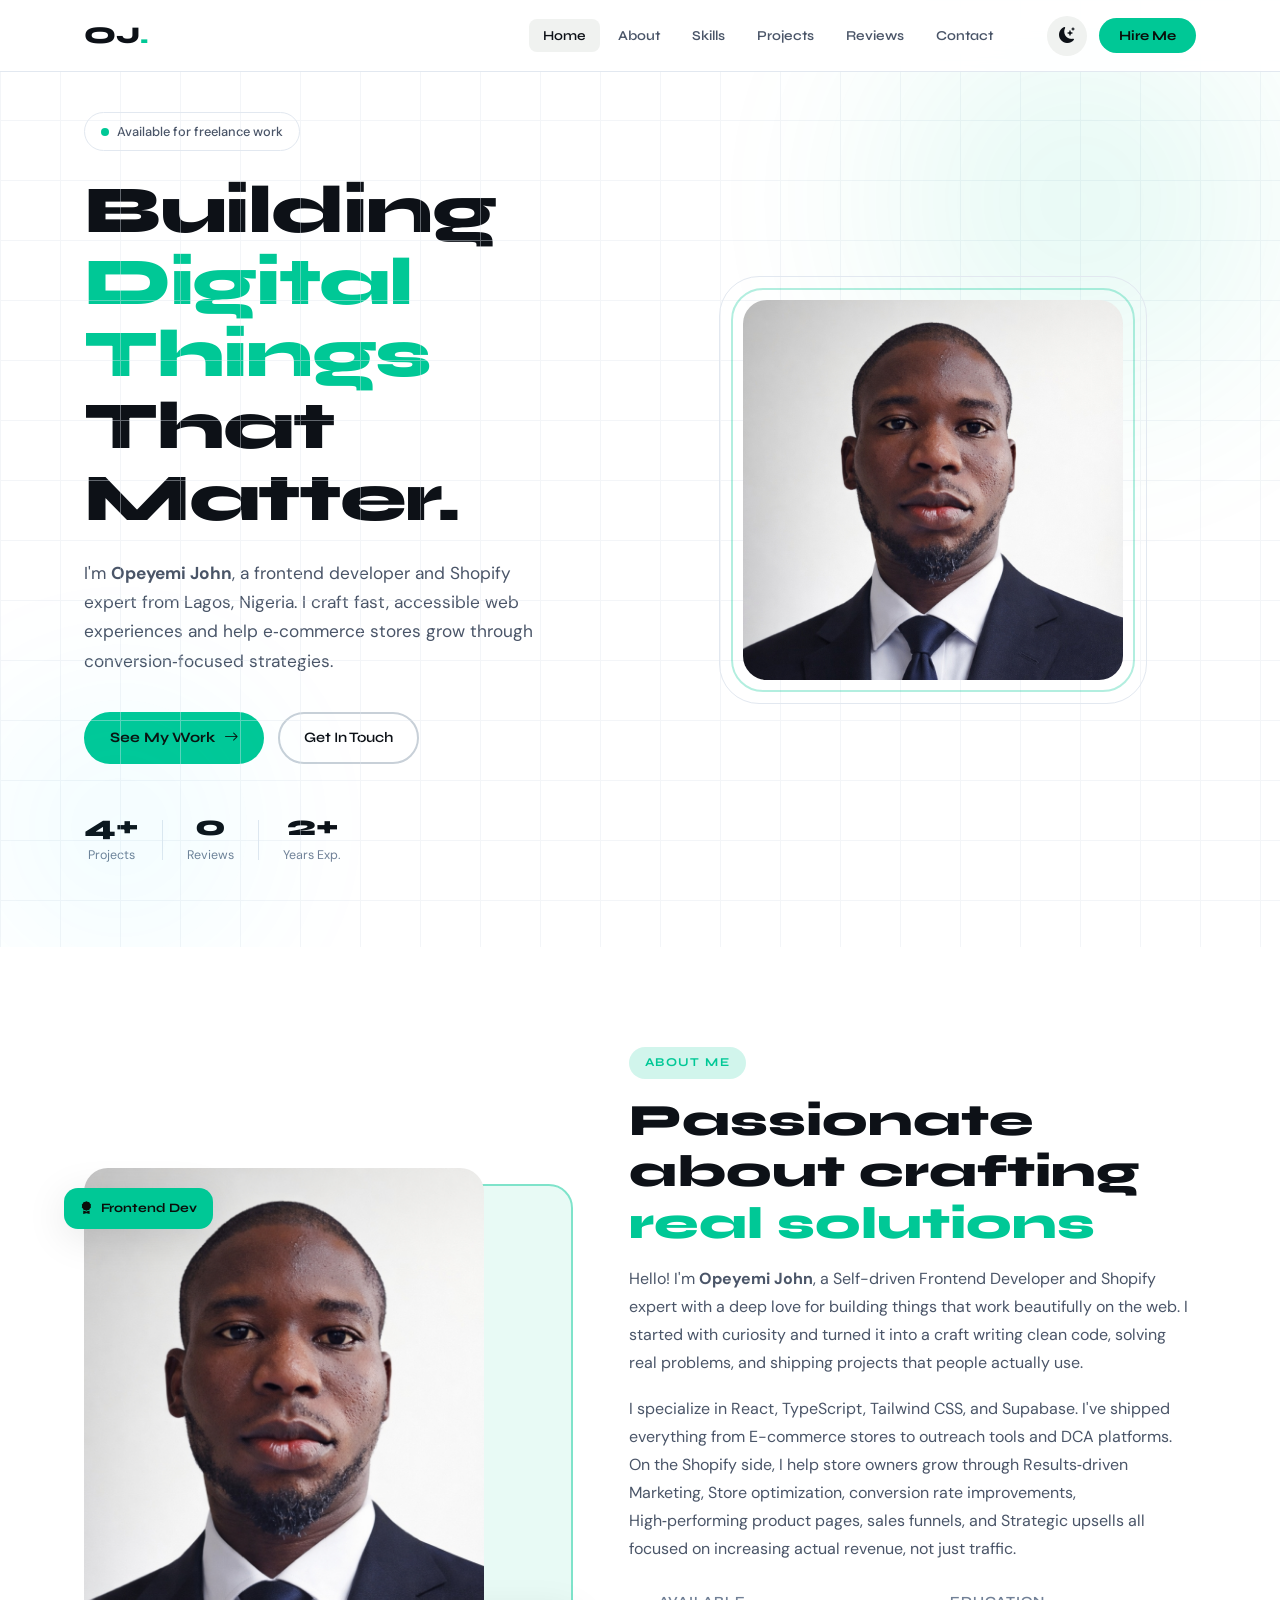
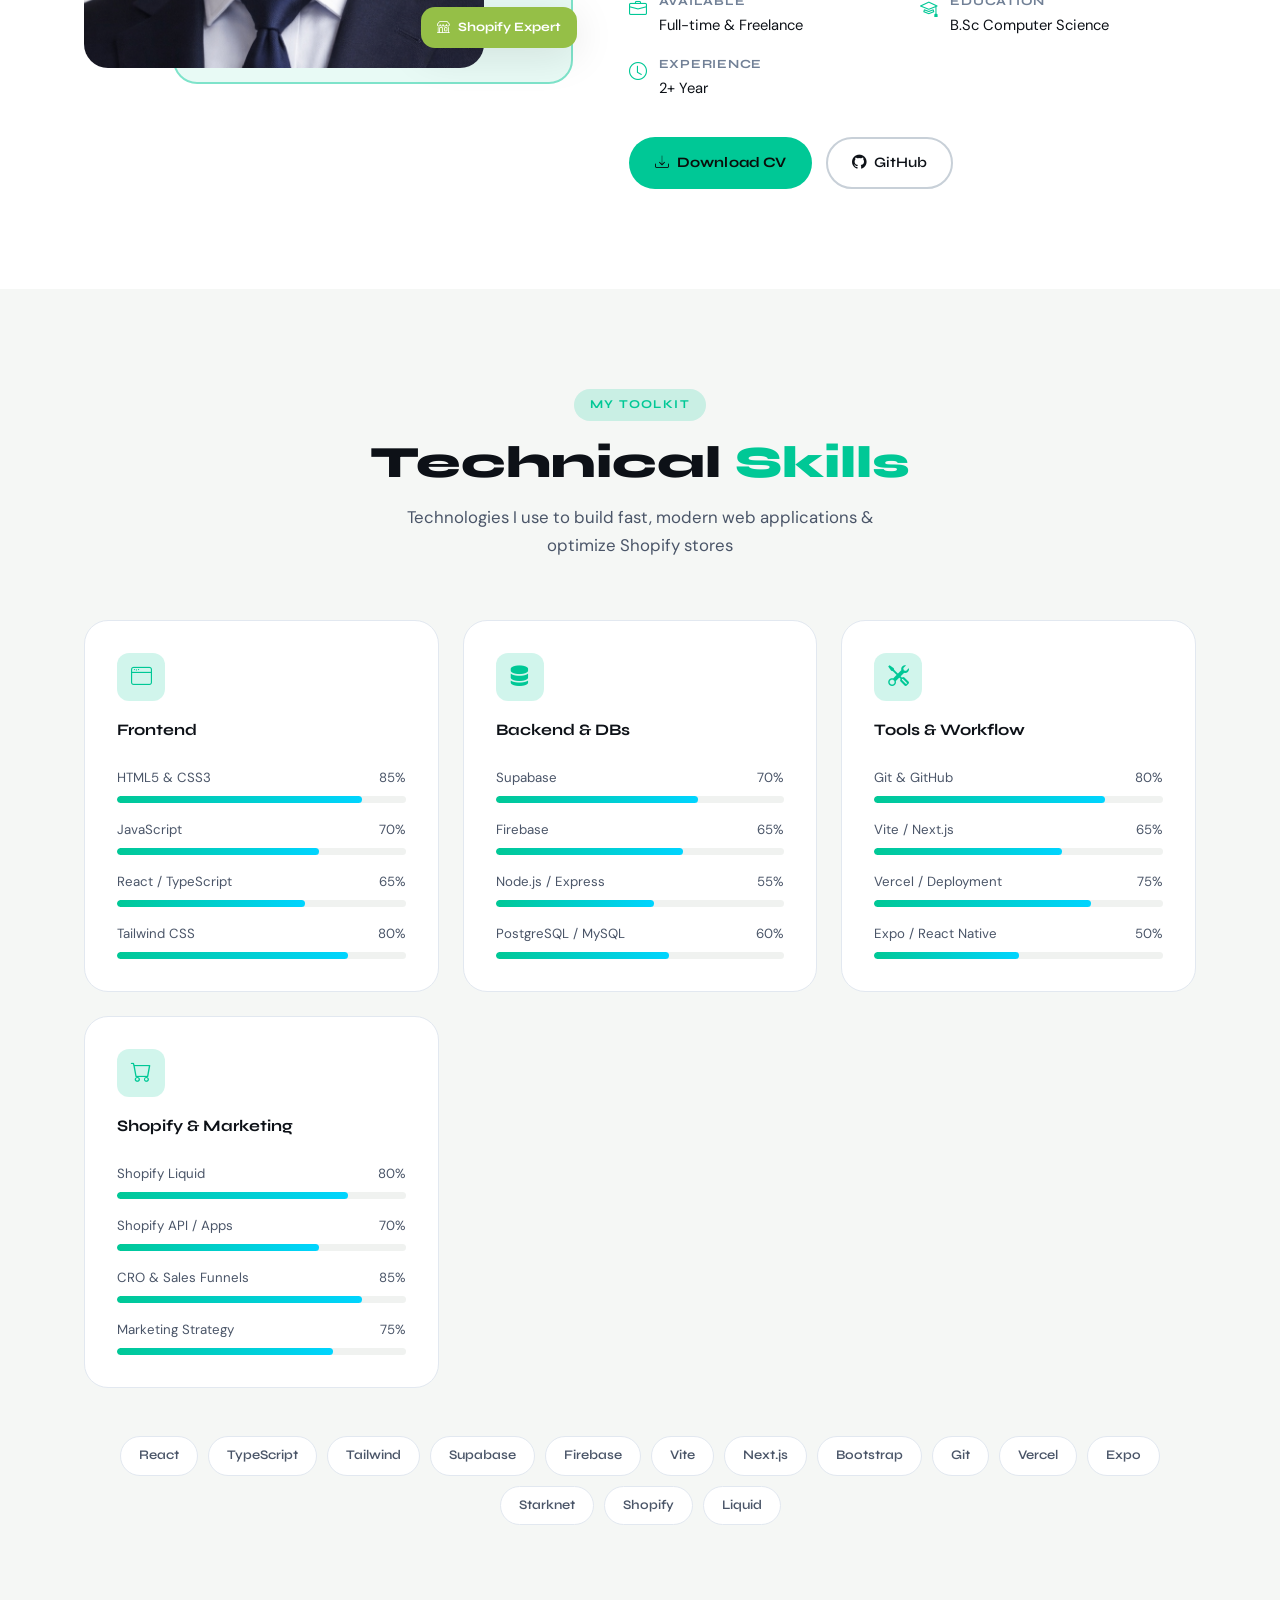
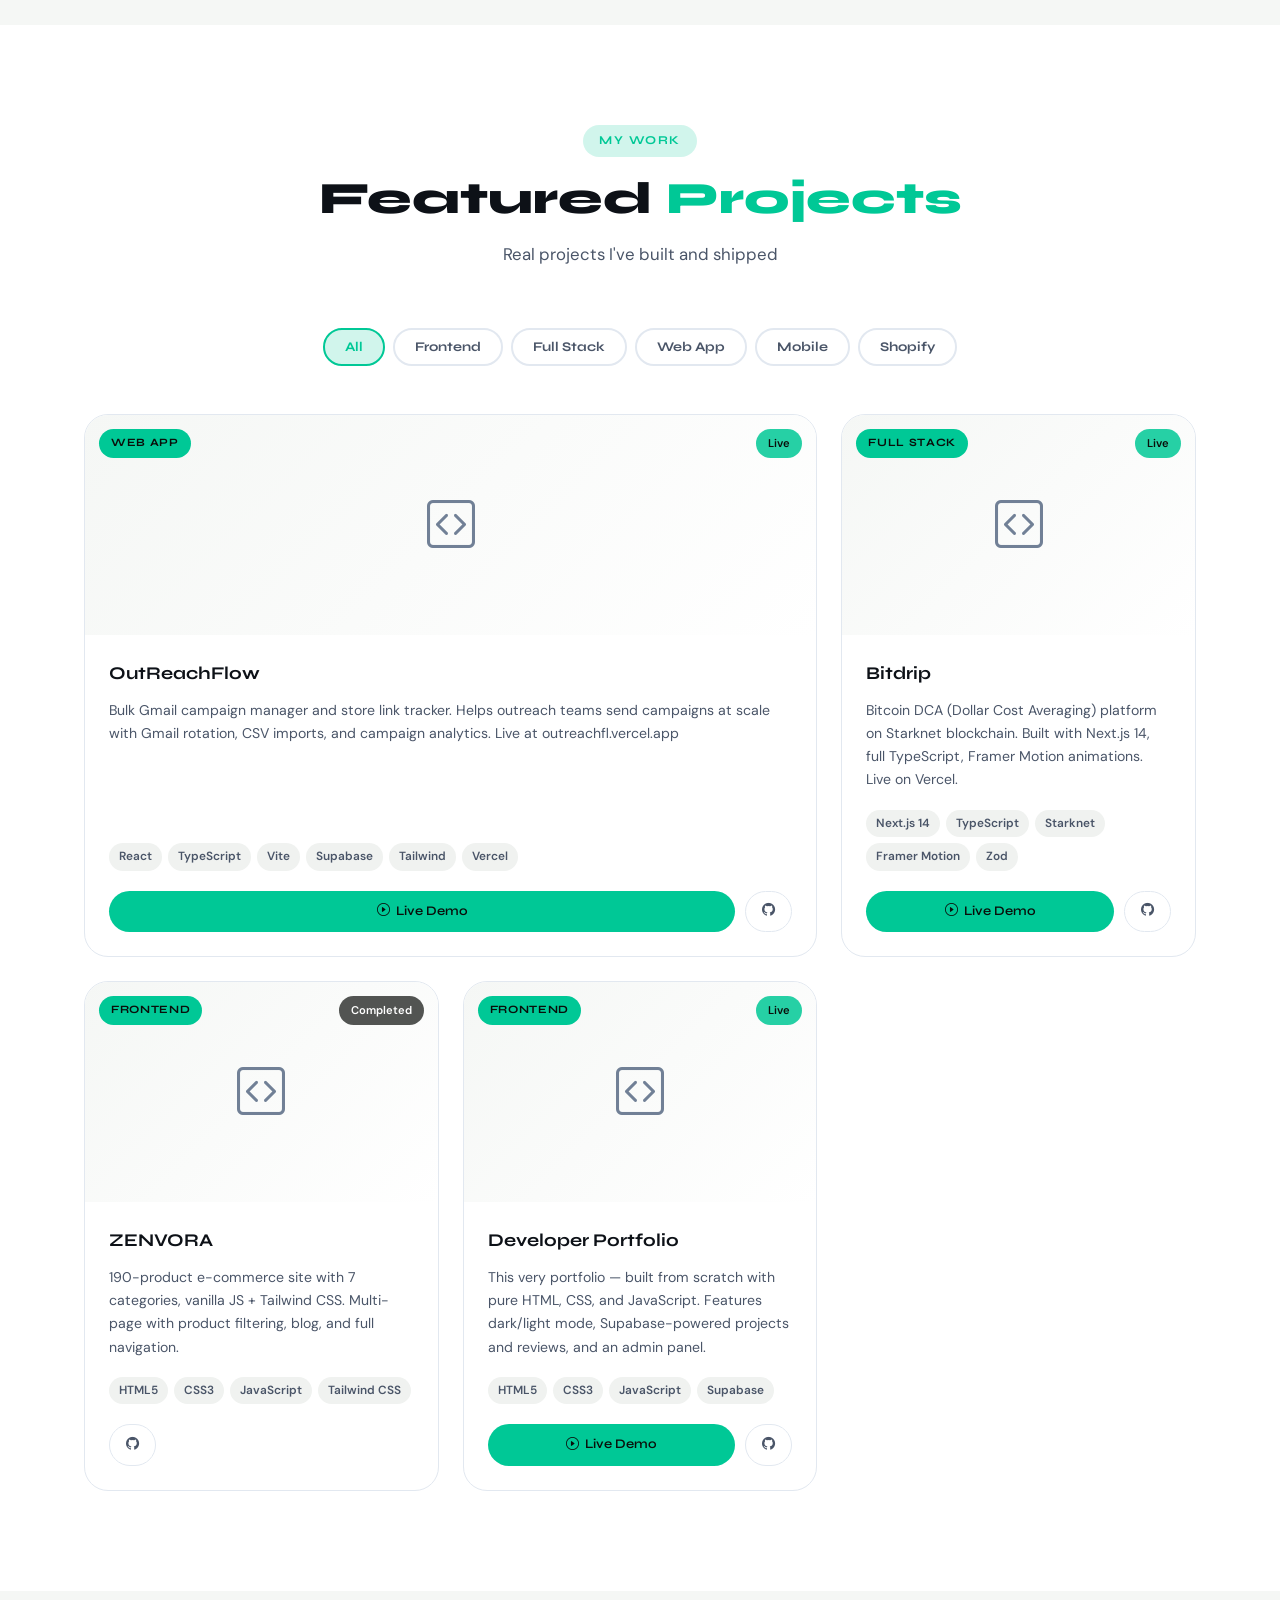
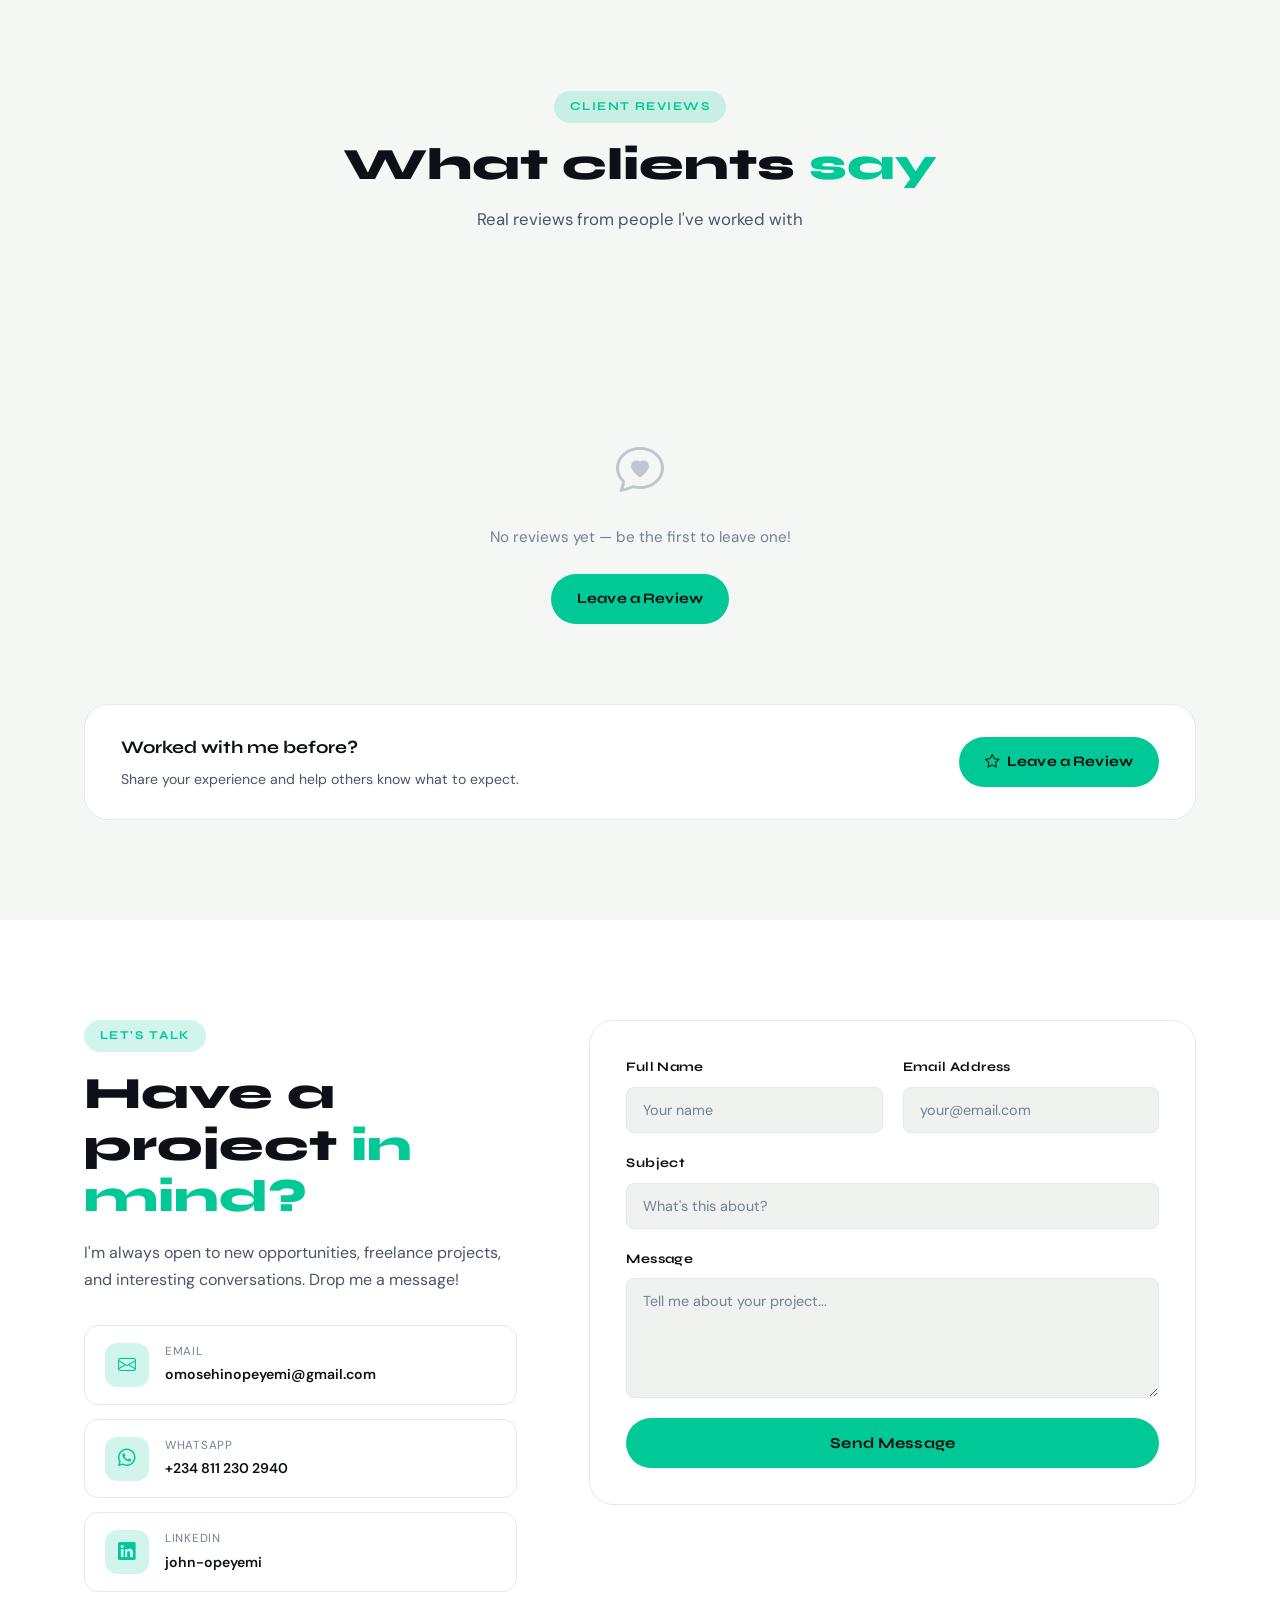
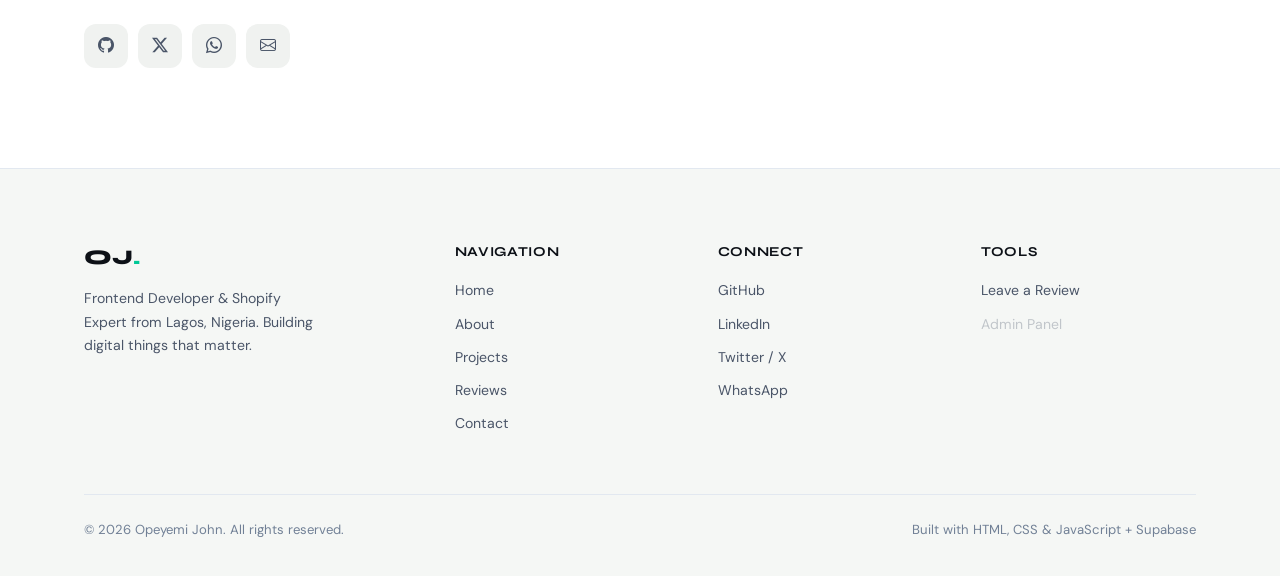
==== commit d3d72fb5: "update profile" ====
--- a/index.html
+++ b/index.html
@@ -66,8 +66,8 @@
             </div>
             <h1 class="hero-title">
                 Building<br>
-                <span class="hero-accent">digital things</span><br>
-                that matter.
+                <span class="hero-accent">Digital Things</span><br>
+                That Matter.
             </h1>
             <p class="hero-desc">
                 I'm <strong>Opeyemi John</strong>, a frontend developer and Shopify expert from Lagos, Nigeria.
@@ -89,7 +89,7 @@
                 </div>
                 <div class="stat-divider"></div>
                 <div class="stat">
-                    <span class="stat-num">1+</span>
+                    <span class="stat-num">2+</span>
                     <span class="stat-label">Years Exp.</span>
                 </div>
             </div>
@@ -104,11 +104,11 @@
             <!-- ========== <div class="floating-card card-top">
                 <i class="bi bi-code-slash"></i>
                 <span>React & TypeScript</span>
-            </div>  =========== -->
+            </div>  
             <div class="floating-card card-bottom">
                 <i class="bi bi-geo-alt-fill"></i>
                 <span>Lagos, Nigeria</span>
-            </div>            
+            </div>   =========== -->         
         </div>
     </div>
 </section>
@@ -138,30 +138,35 @@
                 <div class="section-label">About Me</div>
                 <h2 class="section-title">Passionate about crafting <span class="text-accent">real solutions</span></h2>
                 <p class="about-text">
-                    Hello! I'm <strong>Opeyemi John</strong>, a self-driven frontend developer and Shopify expert with a deep love for building things that work beautifully on the web. I started with curiosity and turned it into a craft — writing clean code, solving real problems, and shipping projects that people actually use.
+                    Hello! I'm <strong>Opeyemi John</strong>, a Self-driven Frontend Developer and Shopify expert with a deep love for building things that work beautifully on the web. I started with curiosity and turned it into a craft  writing clean code, solving real problems, and shipping projects that people actually use.
                 </p>
                 <p class="about-text">
-                    I specialize in React, TypeScript, Tailwind CSS, and Supabase. I've shipped everything from e-commerce stores to outreach tools and DCA platforms. 
-                    On the Shopify side, I help store owners grow through results‑driven marketing, store optimization, conversion rate improvements, high‑performing product pages, sales funnels, and strategic upsells — all focused on increasing actual revenue, not just traffic.
+                    I specialize in React, TypeScript, Tailwind CSS, and Supabase. I've shipped everything from E-commerce stores to outreach tools and DCA platforms. 
+                    On the Shopify side, I help store owners grow through Results‑driven Marketing, Store optimization, conversion rate improvements, High‑performing product pages, sales funnels, and Strategic upsells  all focused on increasing actual revenue, not just traffic.
                 </p>
 
                 <div class="about-details">
-                    <div class="detail-item">
+                          
+          <!-- ====================          <div class="detail-item">
                         <i class="bi bi-geo-alt"></i>
                         <div><strong>Location</strong><span>Lagos, Nigeria</span></div>
-                    </div>
+                    </div>    =========== -->
+                          
                     <div class="detail-item">
                         <i class="bi bi-briefcase"></i>
                         <div><strong>Available</strong><span>Full-time & Freelance</span></div>
                     </div>
+                          
                     <div class="detail-item">
                         <i class="bi bi-mortarboard"></i>
                         <div><strong>Education</strong><span>B.Sc Computer Science</span></div>
                     </div>
+                          
                     <div class="detail-item">
                         <i class="bi bi-clock"></i>
-                        <div><strong>Experience</strong><span>1+ Year</span></div>
-                    </div>
+                        <div><strong>Experience</strong><span>2+ Year</span></div>
+                    </div>
+                          
                 </div>
 
                 <div class="about-actions">
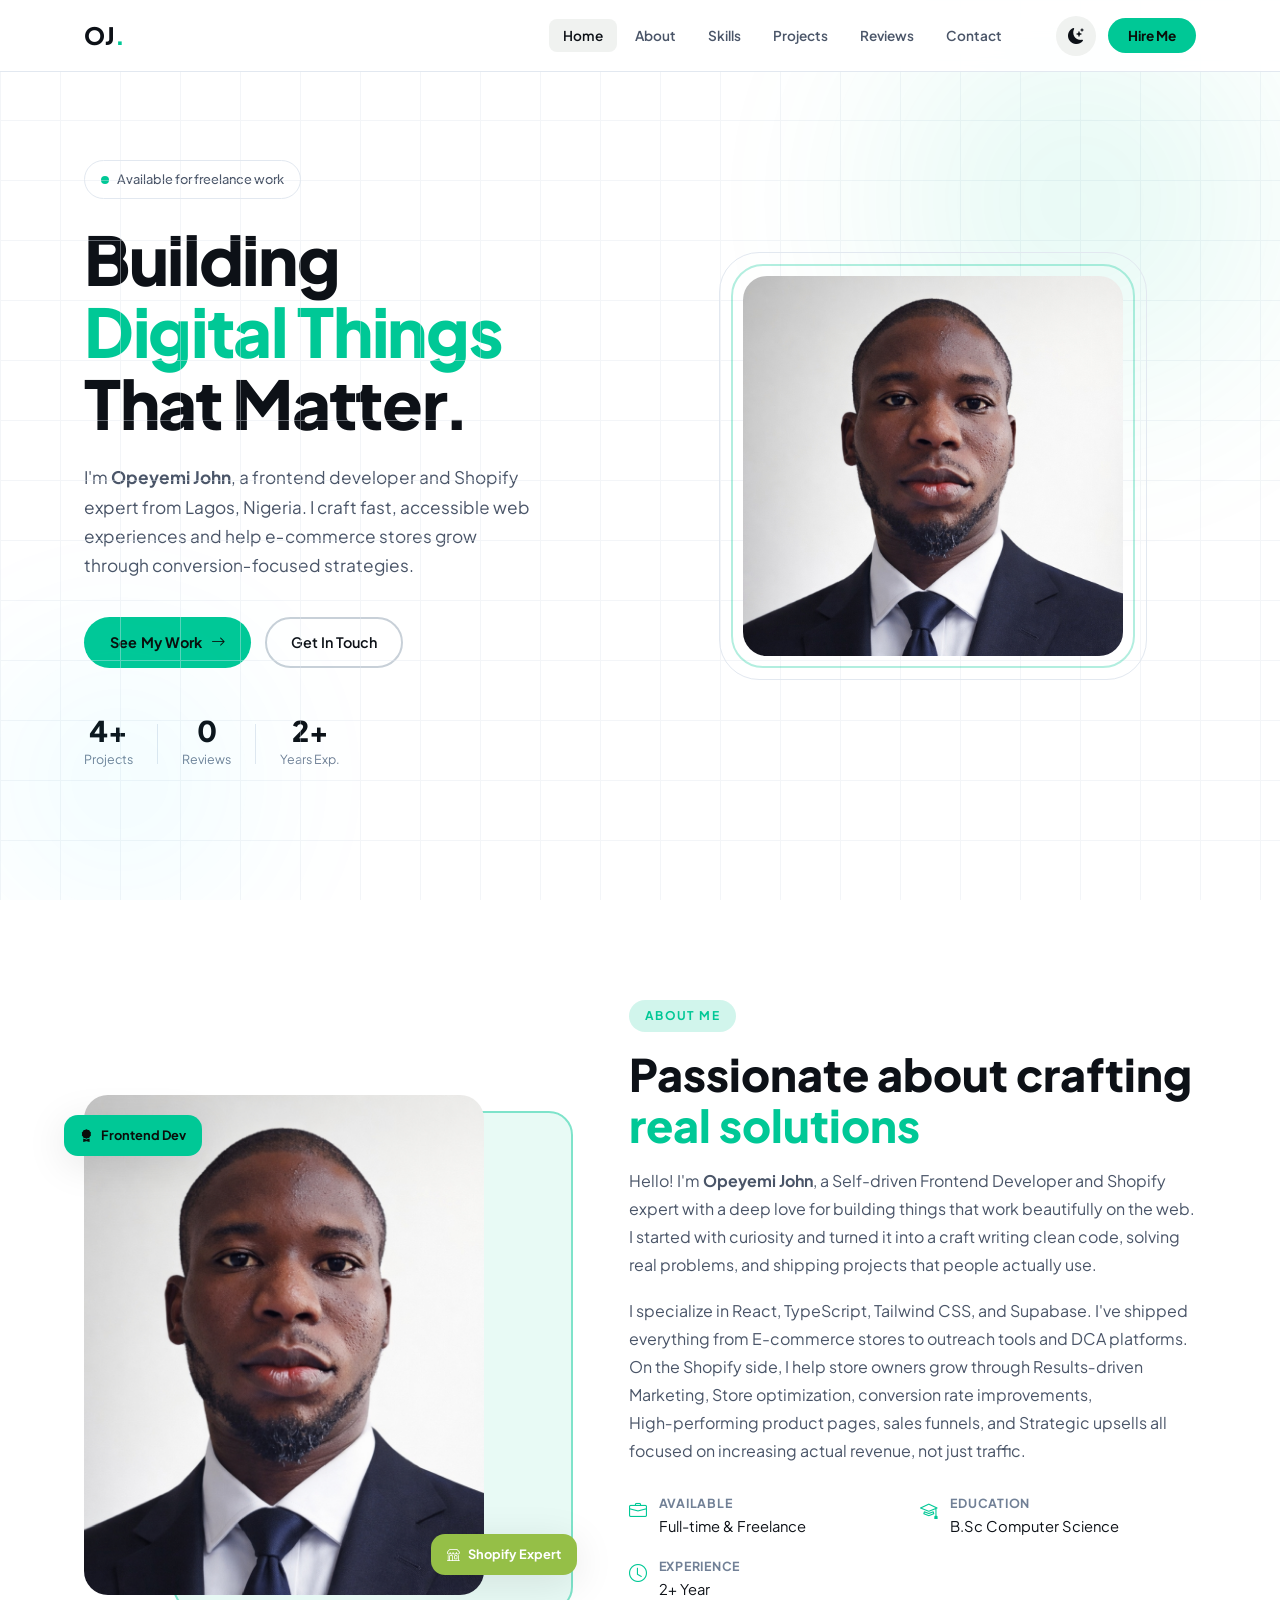
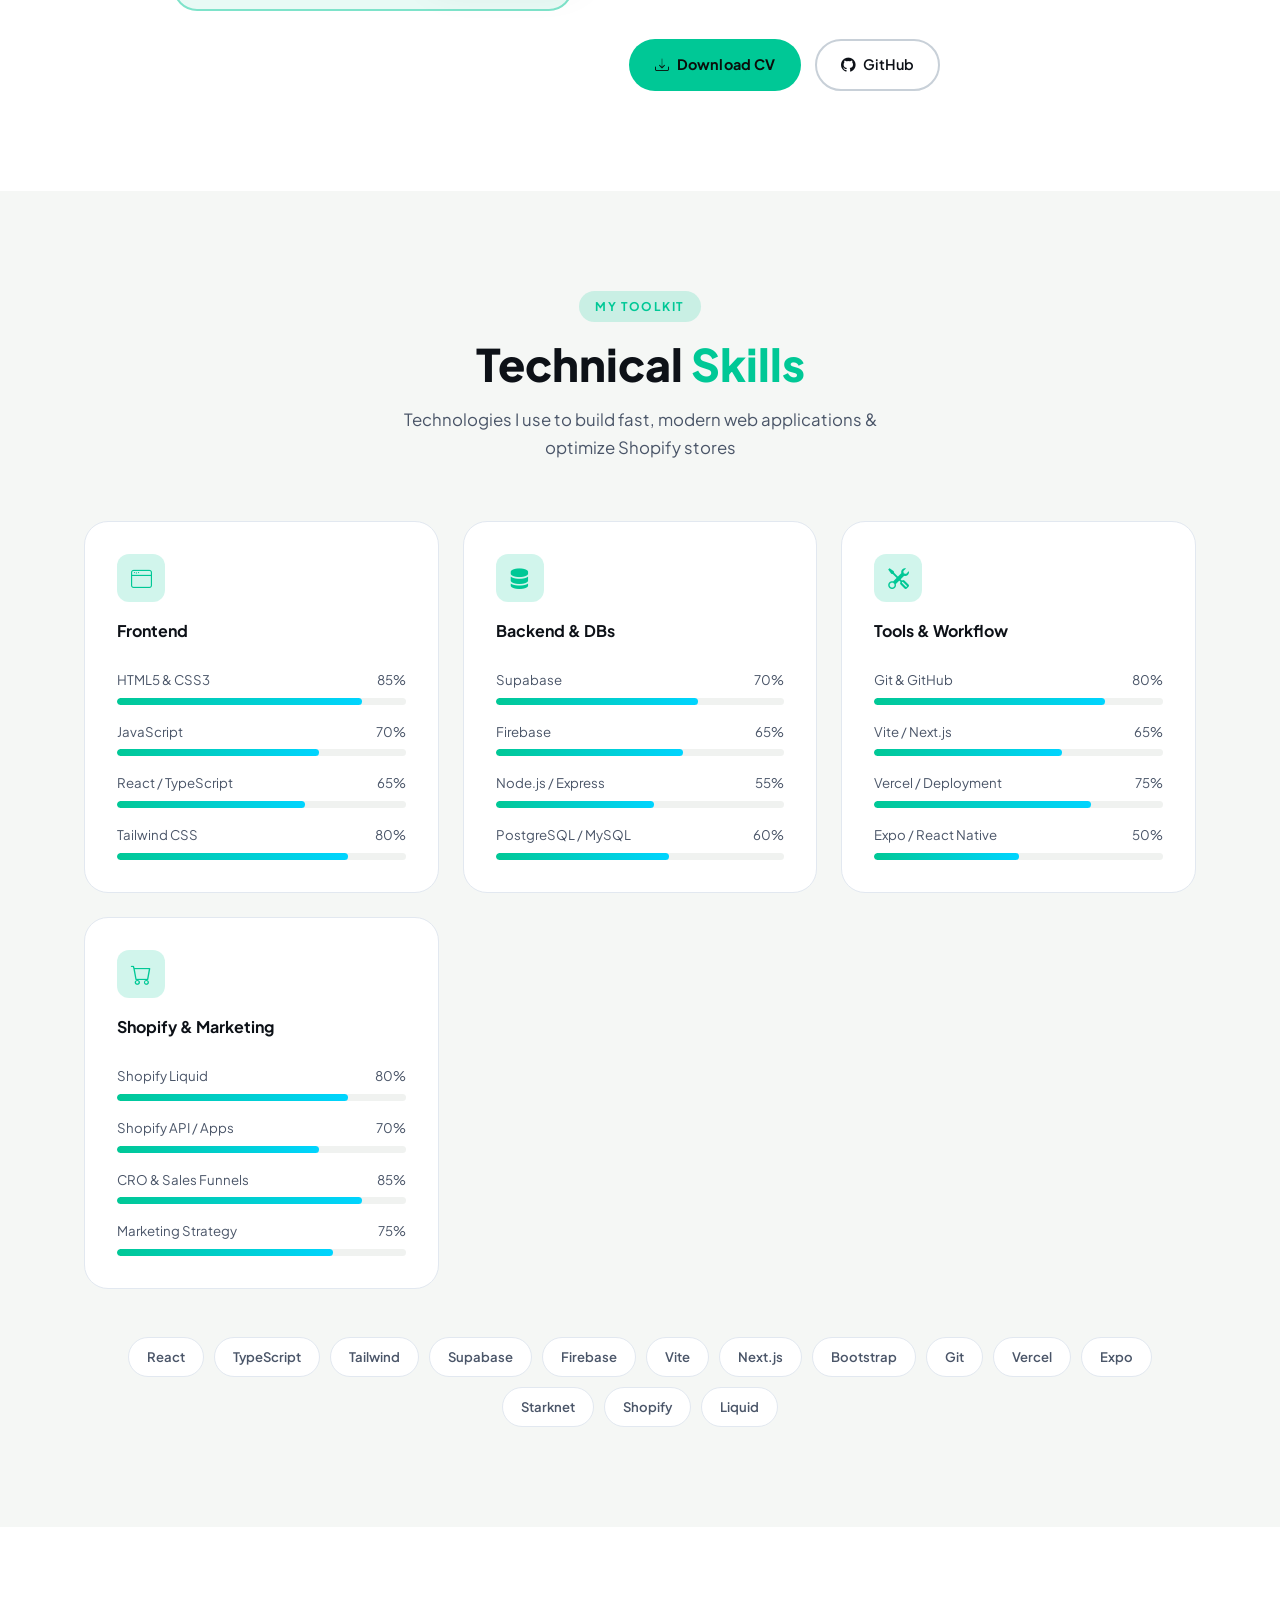
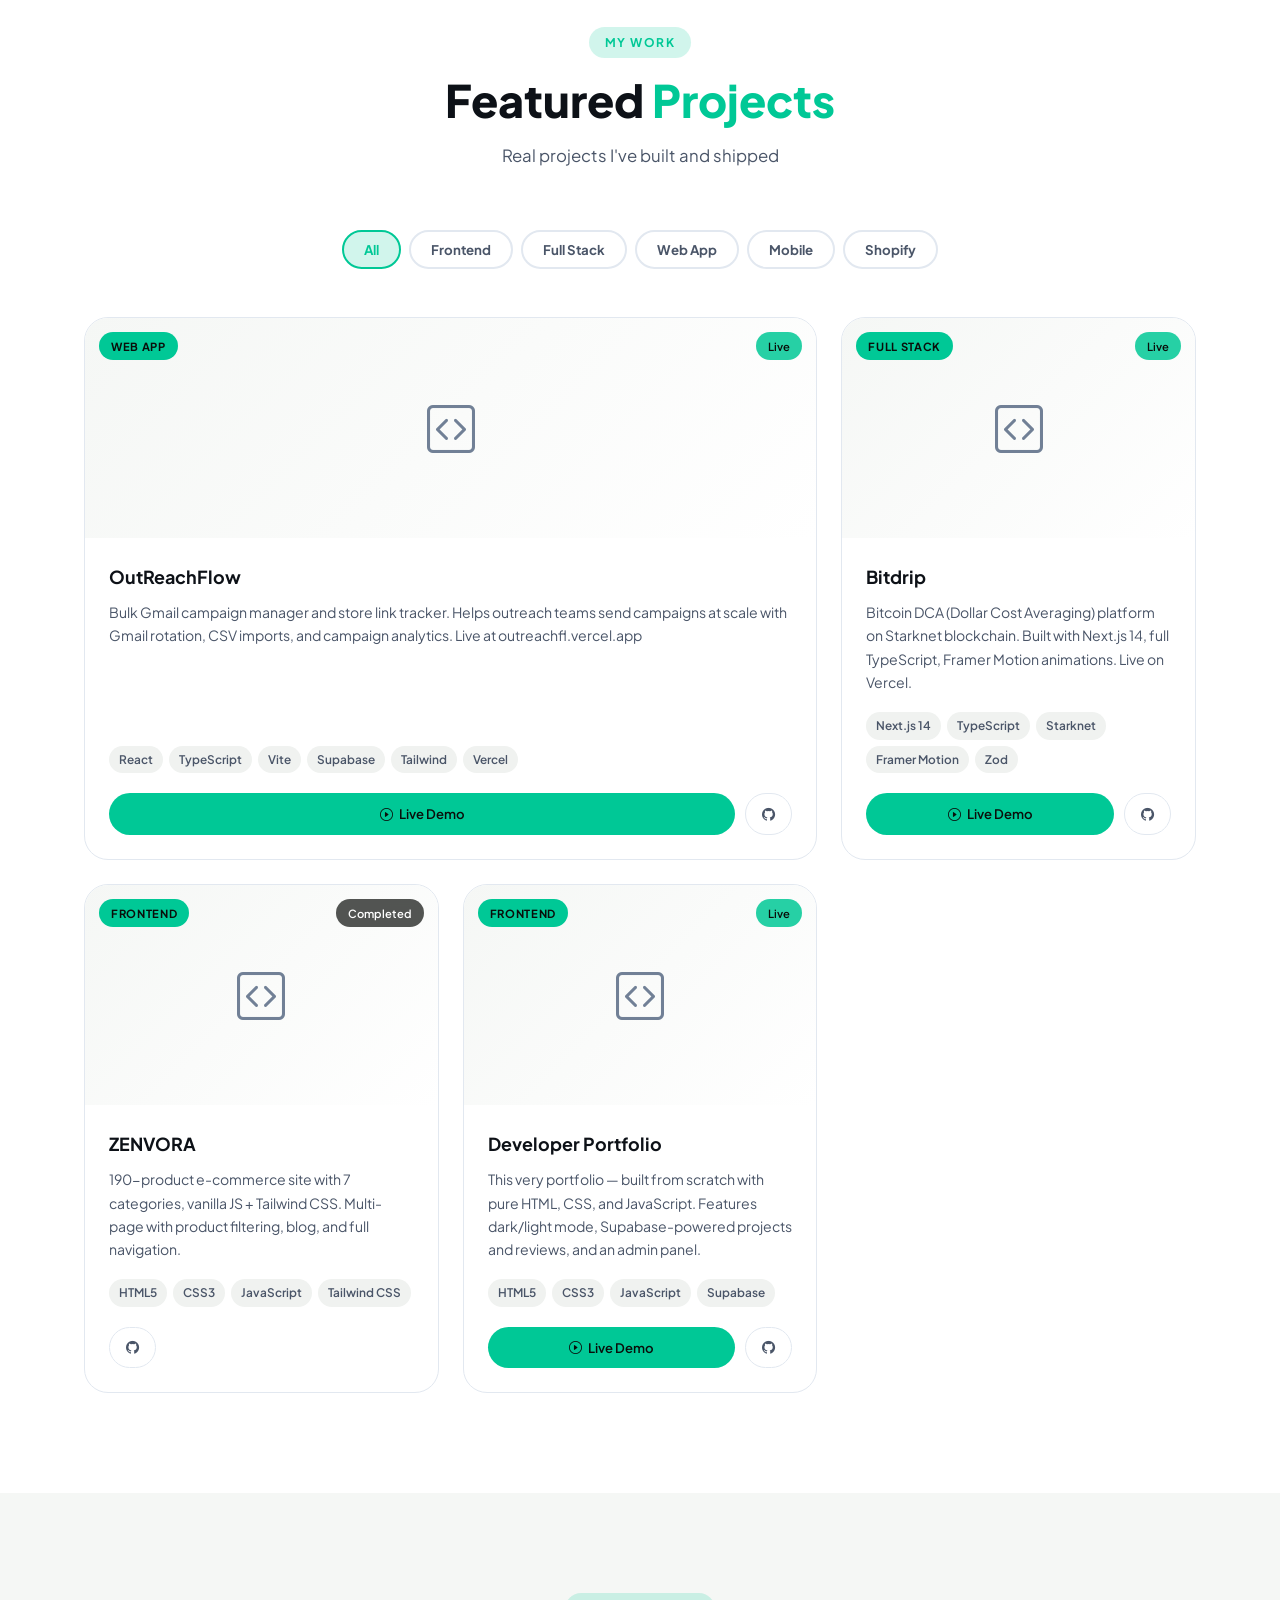
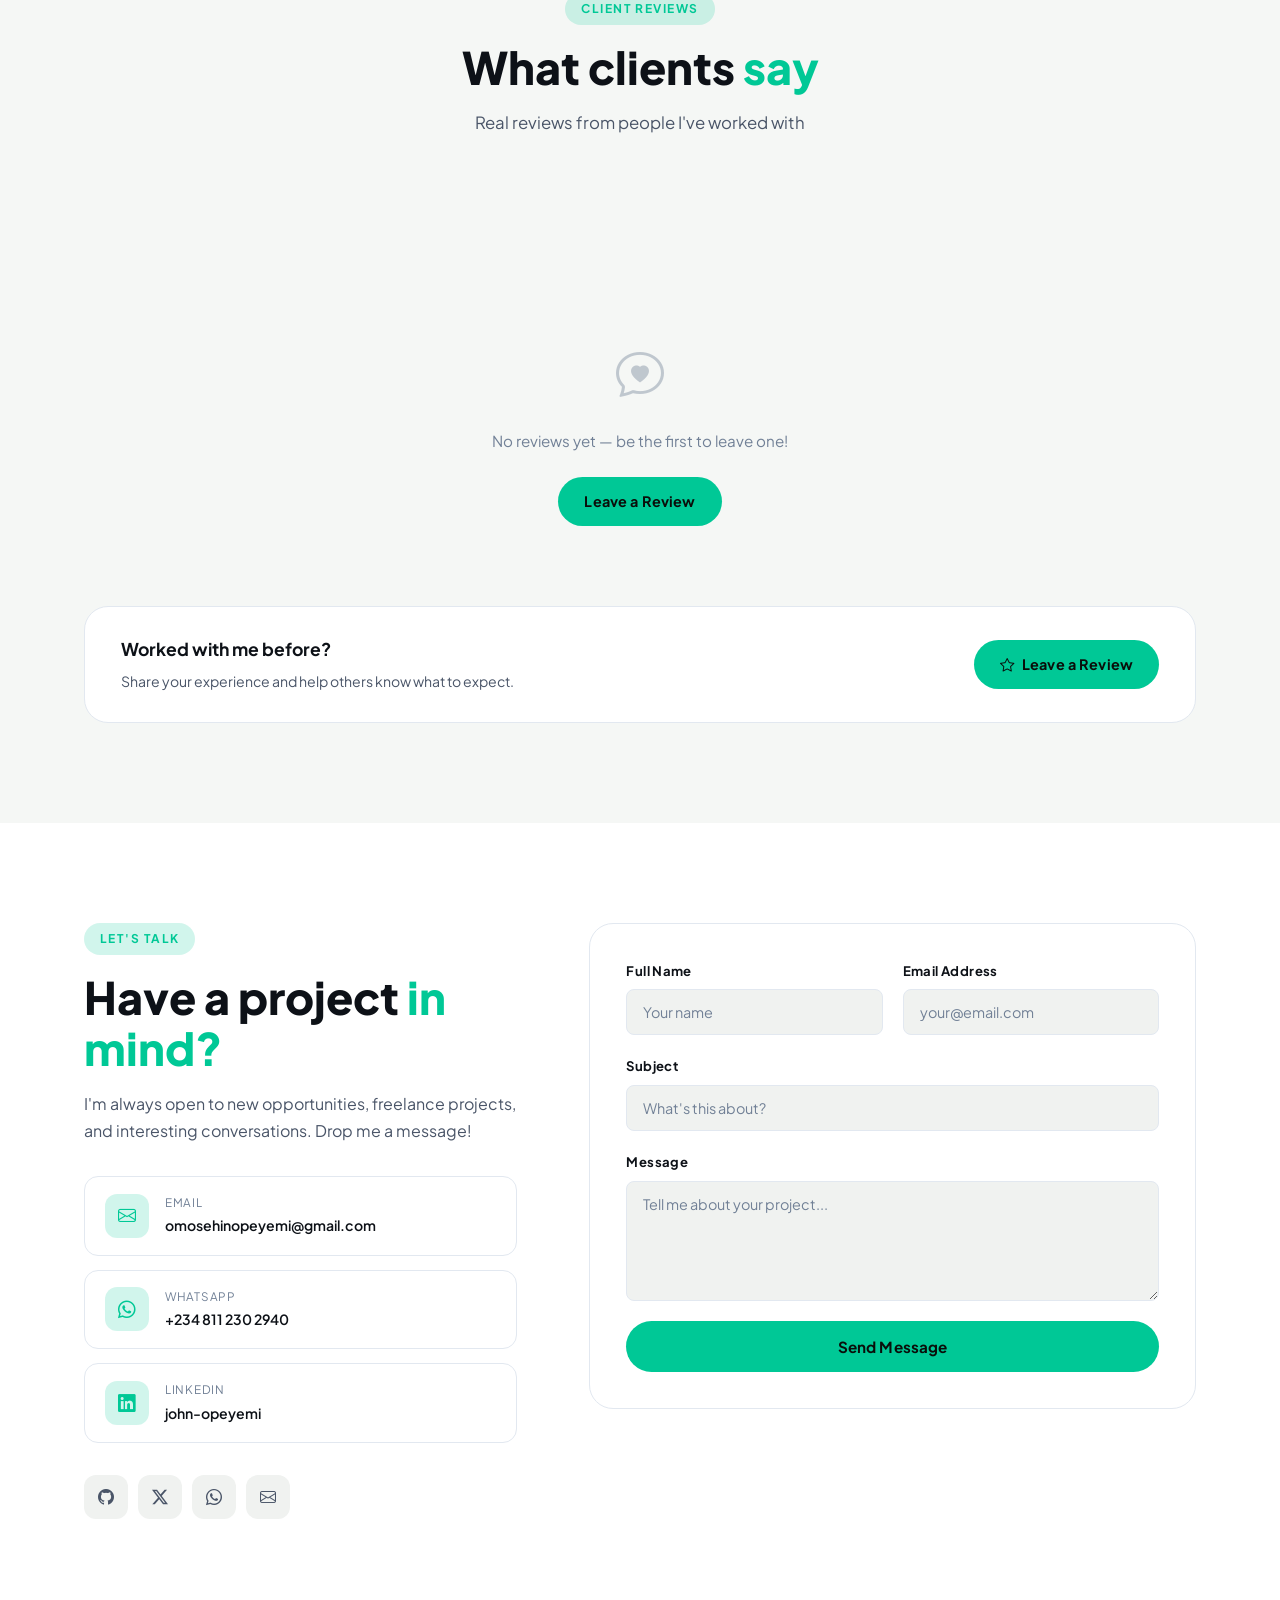
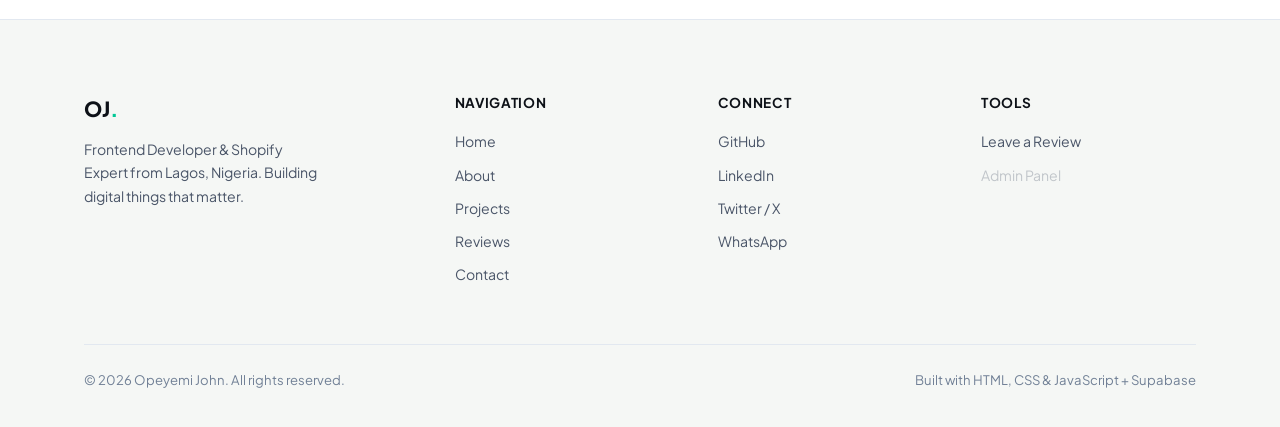
==== commit 216f8708: "font update" ====
--- a/index.html
+++ b/index.html
@@ -11,9 +11,9 @@
     <meta property="og:image" content="images/me.png">
     <meta property="og:url" content="https://opeyemjohn.vercel.app">
 
-    <!-- Fonts -->
+    <!-- Fonts 
     <link rel="preconnect" href="https://fonts.googleapis.com">
-    <link href="https://fonts.googleapis.com/css2?family=Syne:wght@400;600;700;800&family=DM+Sans:ital,wght@0,300;0,400;0,500;1,300&display=swap" rel="stylesheet">
+    <link href="https://fonts.googleapis.com/css2?family=Syne:wght@400;600;700;800&family=DM+Sans:ital,wght@0,300;0,400;0,500;1,300&display=swap" rel="stylesheet">                                     -->
 
     <!-- Favicon -->
     <link rel="icon" type="image/svg+xml" href="favicon.svg">
--- a/style.css
+++ b/style.css
@@ -1,7 +1,10 @@
 /* ============================================================
    OPEYEMI JOHN PORTFOLIO — style.css
-   Design: Editorial + Modern, Syne + DM Sans
+   Font: Plus Jakarta Sans (single typeface)
    ============================================================ */
+
+/* ---- FONT (Google Fonts) ---- */
+@import url('https://fonts.googleapis.com/css2?family=Plus+Jakarta+Sans:wght@400;500;600;700;800&display=swap');
 
 /* ---- TOKENS ---- */
 :root {
@@ -29,8 +32,8 @@
     --radius-sm: 8px;
     --radius-lg: 24px;
 
-    --font-display: 'Syne', sans-serif;
-    --font-body: 'DM Sans', sans-serif;
+    --font-display: 'Plus Jakarta Sans', sans-serif;
+    --font-body: 'Plus Jakarta Sans', sans-serif;
 
     --nav-h: 72px;
     --transition: 0.25s cubic-bezier(0.4, 0, 0.2, 1);
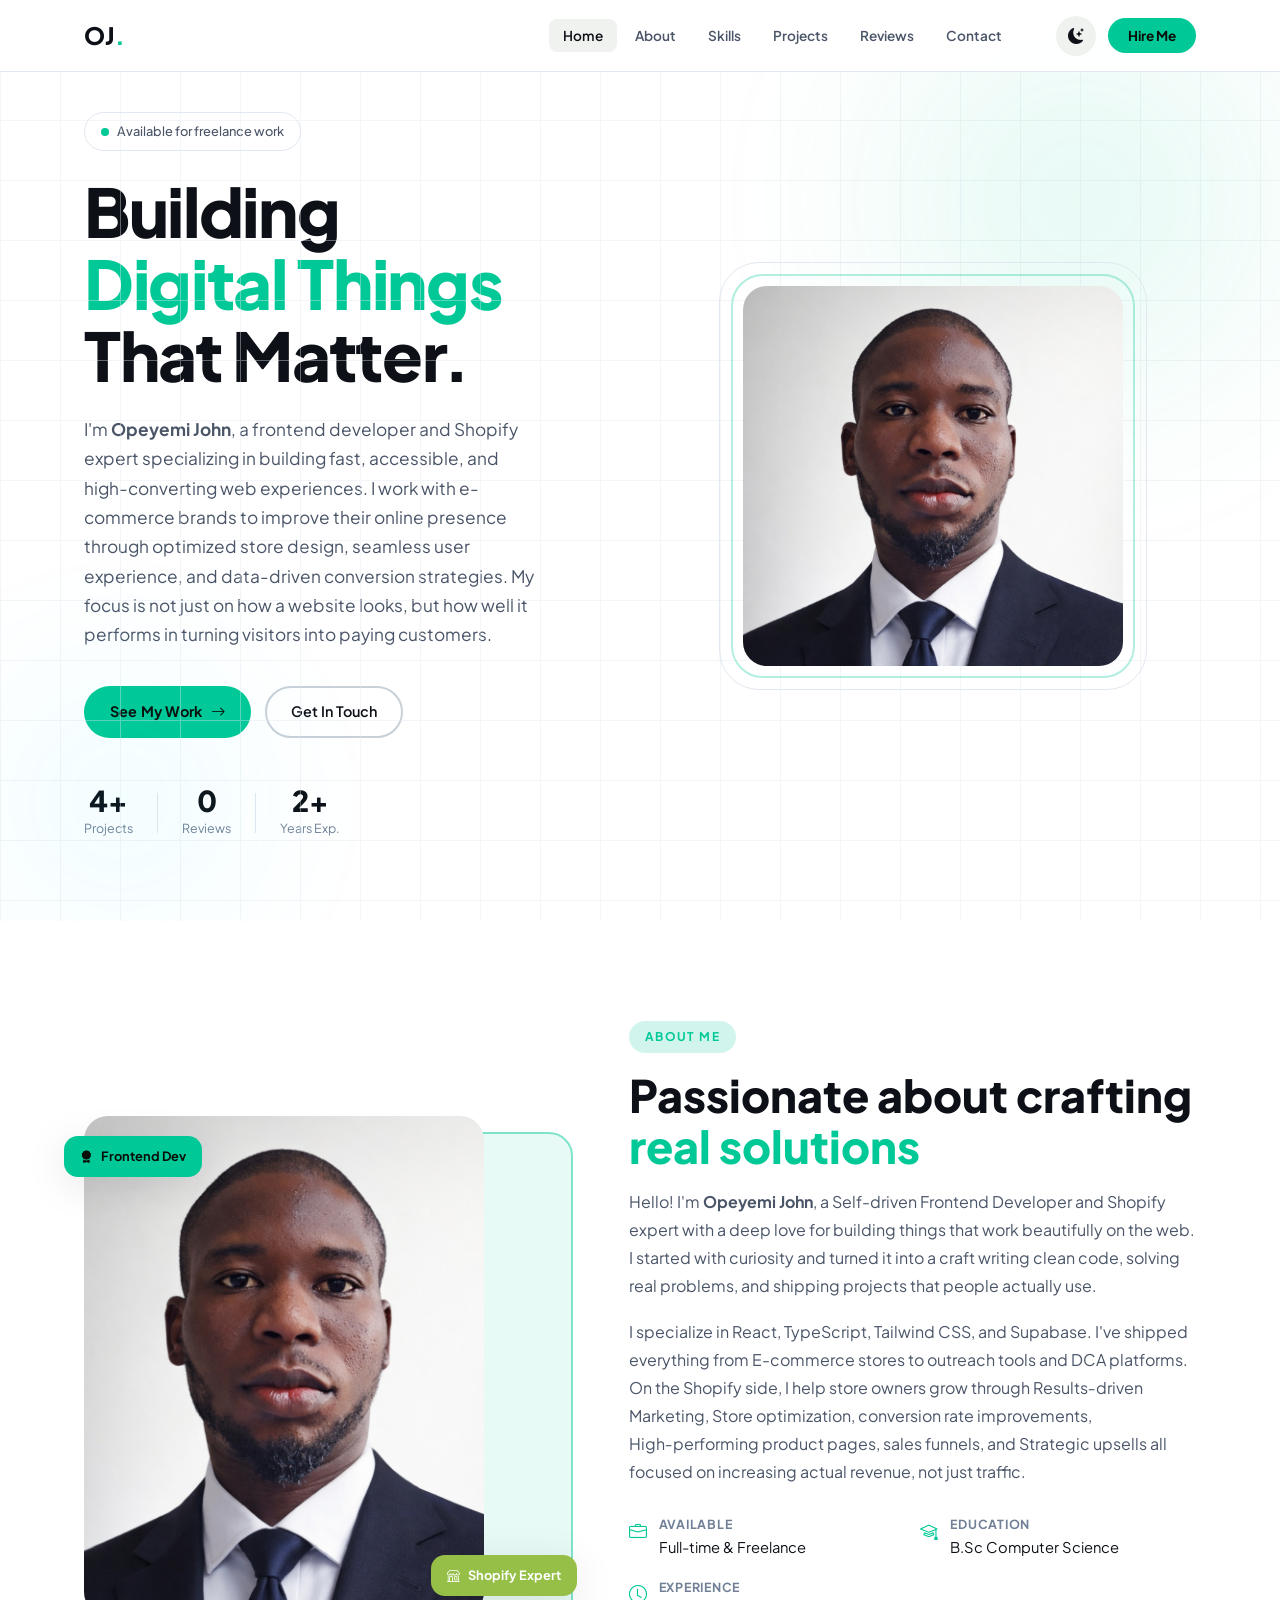
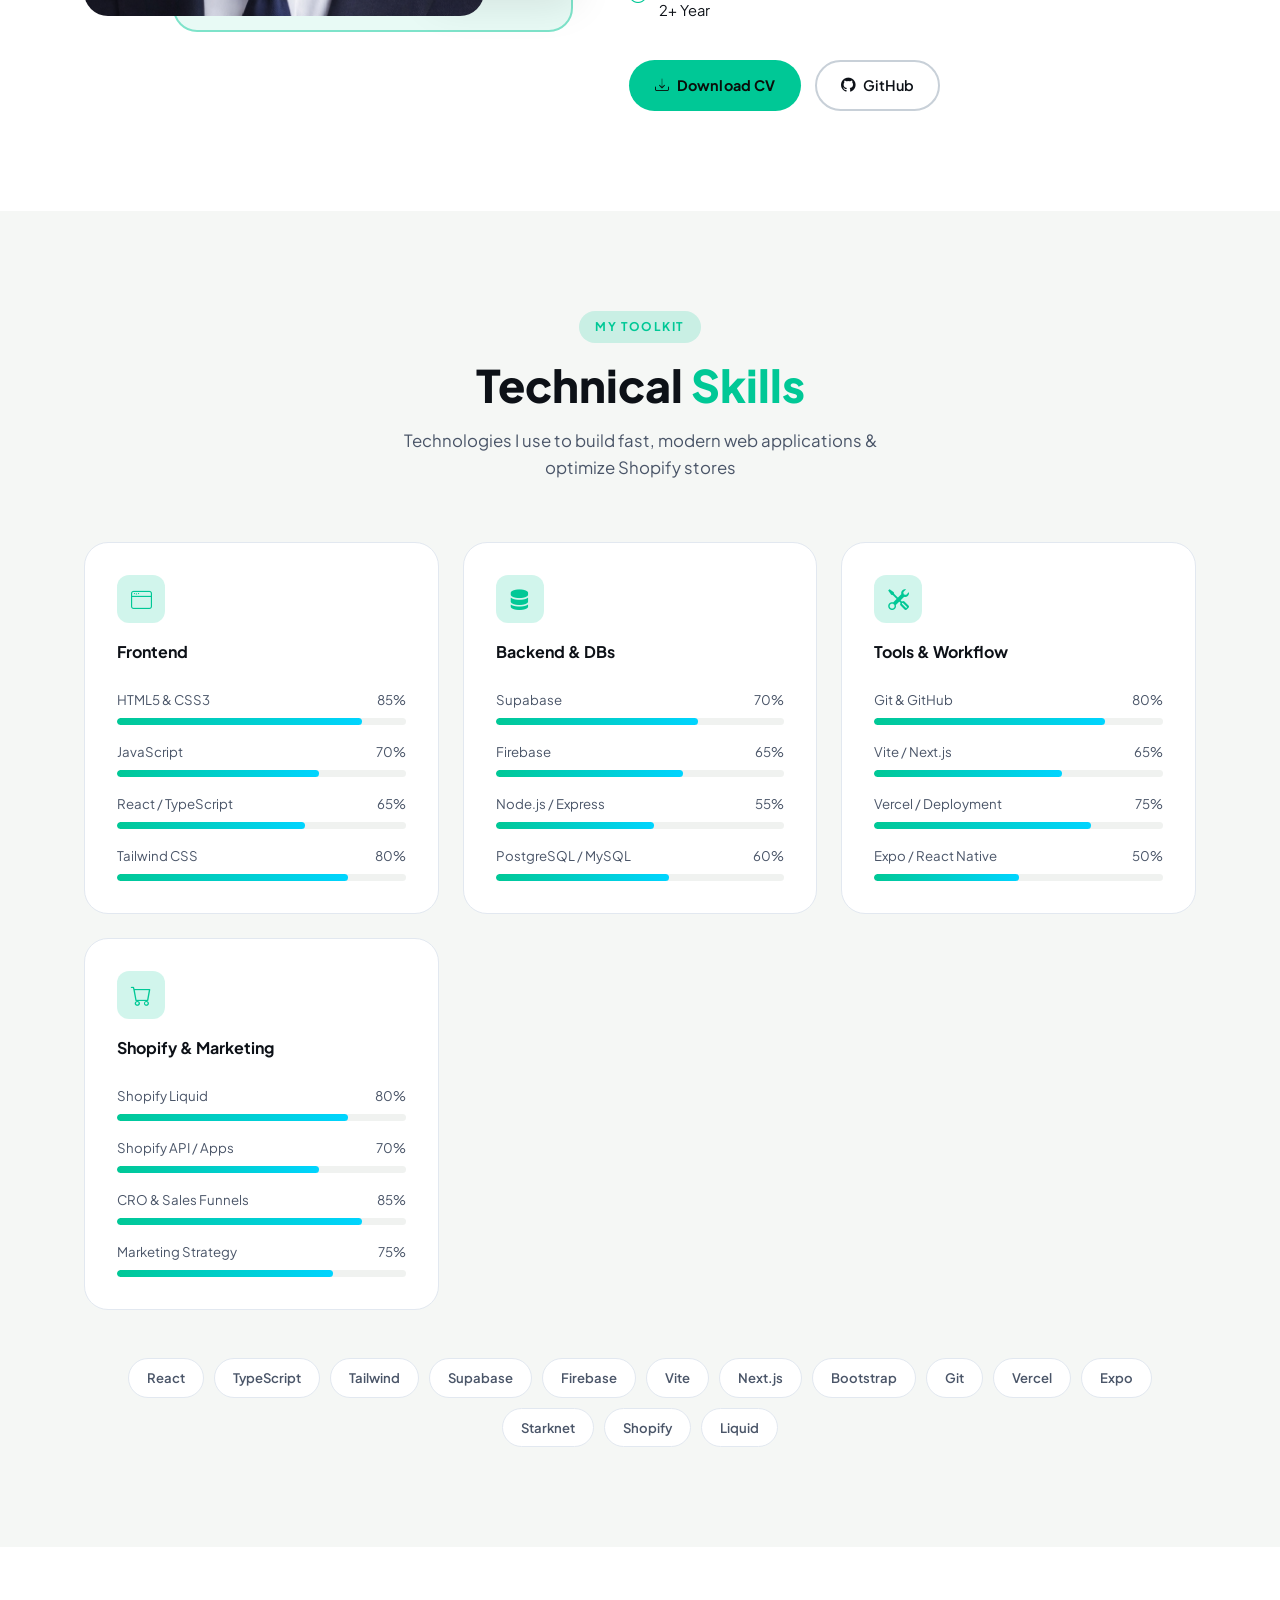
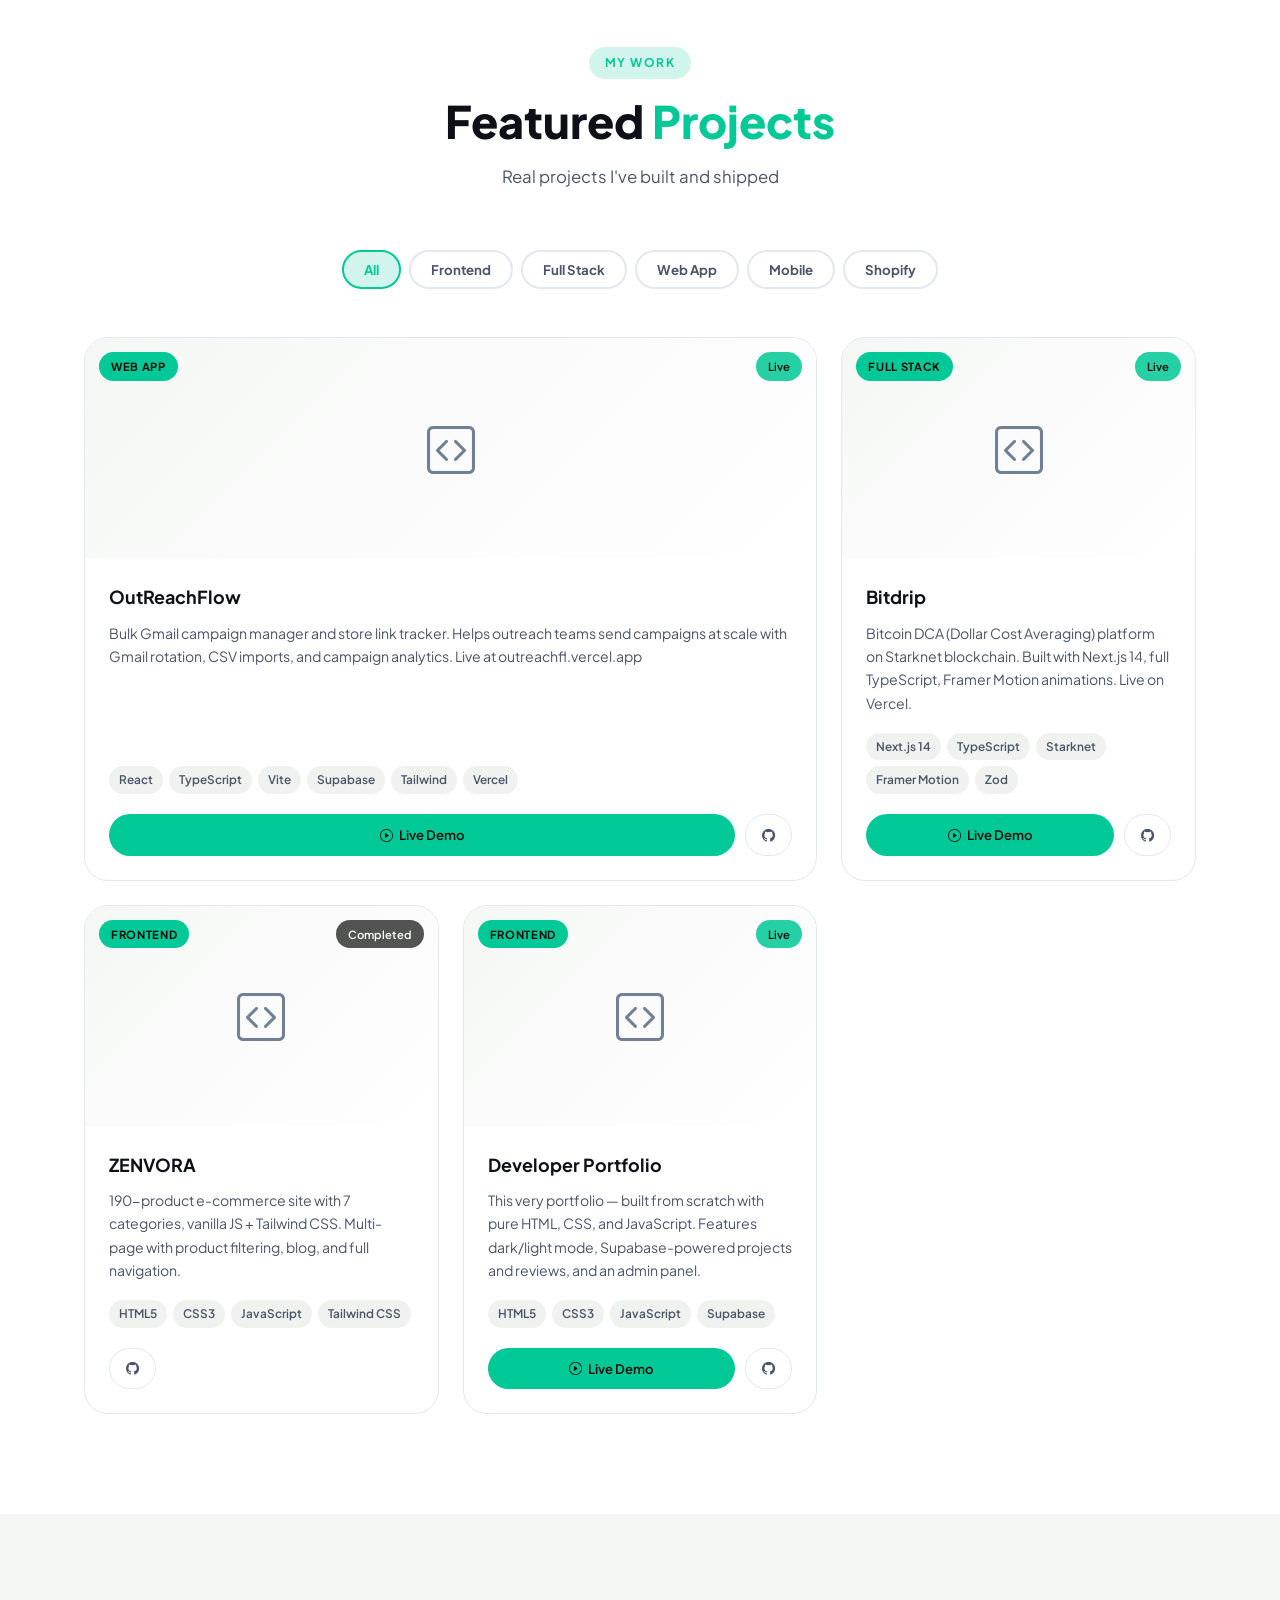
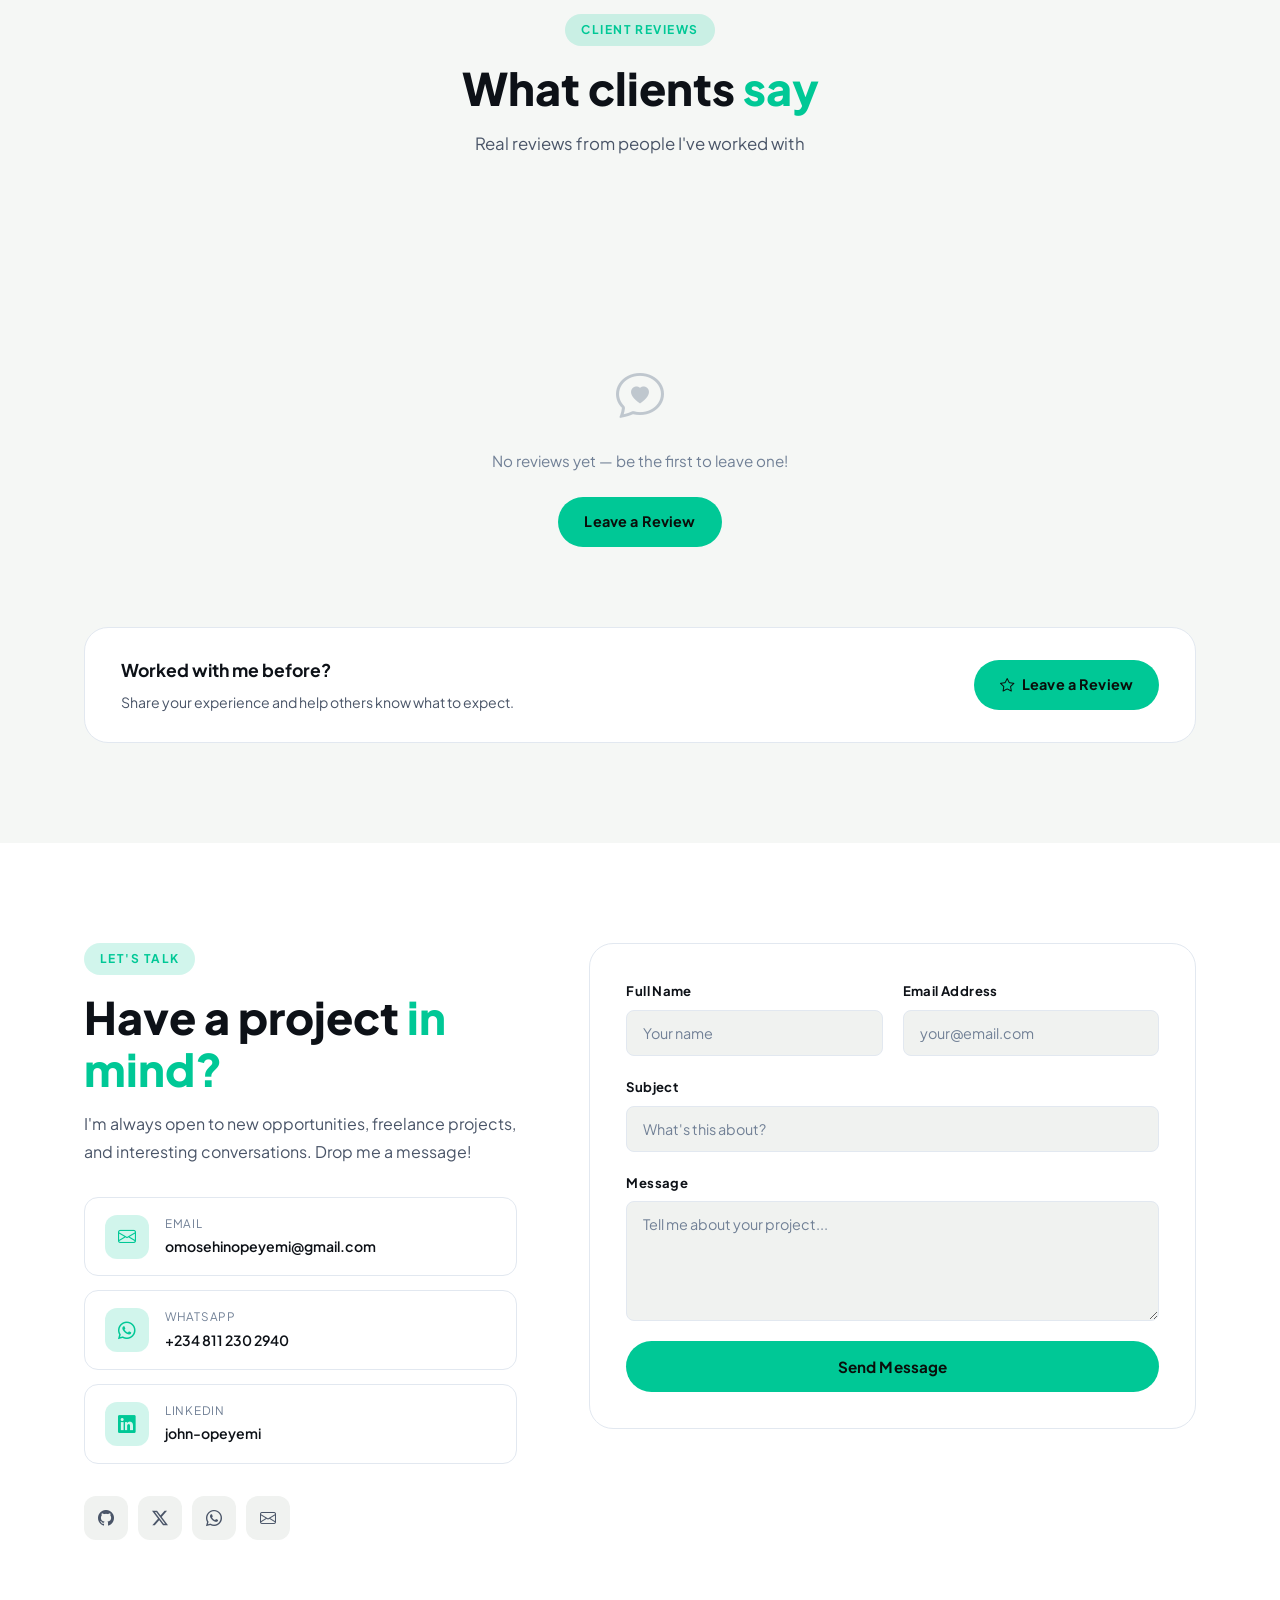
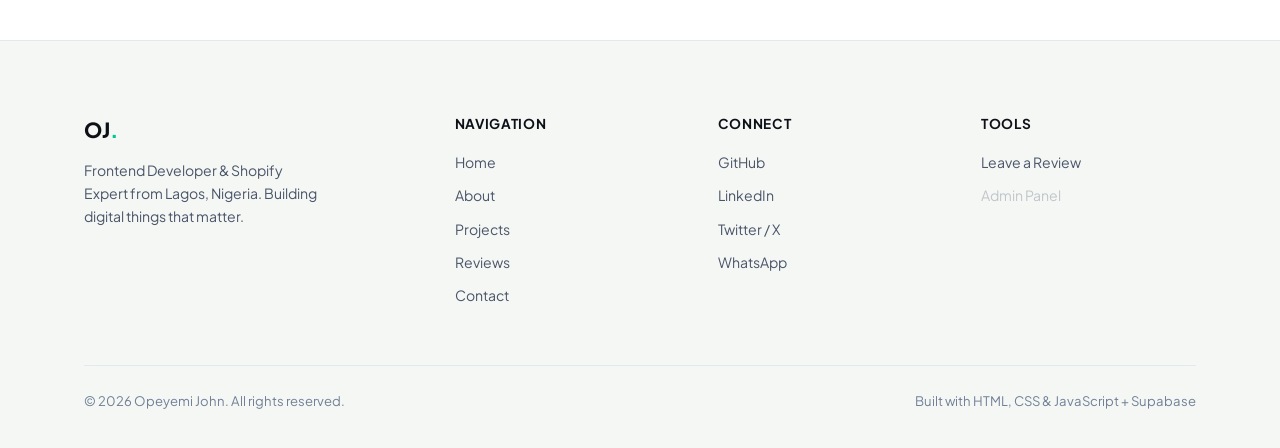
==== commit 22d69ee7: "country remove" ====
--- a/index.html
+++ b/index.html
@@ -70,8 +70,8 @@
                 That Matter.
             </h1>
             <p class="hero-desc">
-                I'm <strong>Opeyemi John</strong>, a frontend developer and Shopify expert from Lagos, Nigeria.
-                I craft fast, accessible web experiences and help e‑commerce stores grow through conversion‑focused strategies.
+                I'm <strong>Opeyemi John</strong>, a frontend developer and Shopify expert specializing in building fast, accessible, and high-converting web experiences. I work with e-commerce brands to improve their online presence through optimized store design, seamless user experience, and data-driven conversion strategies. My focus is not just on how a website looks, but how well it performs in turning visitors into paying customers.
+
             </p>
             <div class="hero-cta">
                 <a href="#projects" class="btn-primary">See My Work <i class="bi bi-arrow-right"></i></a>
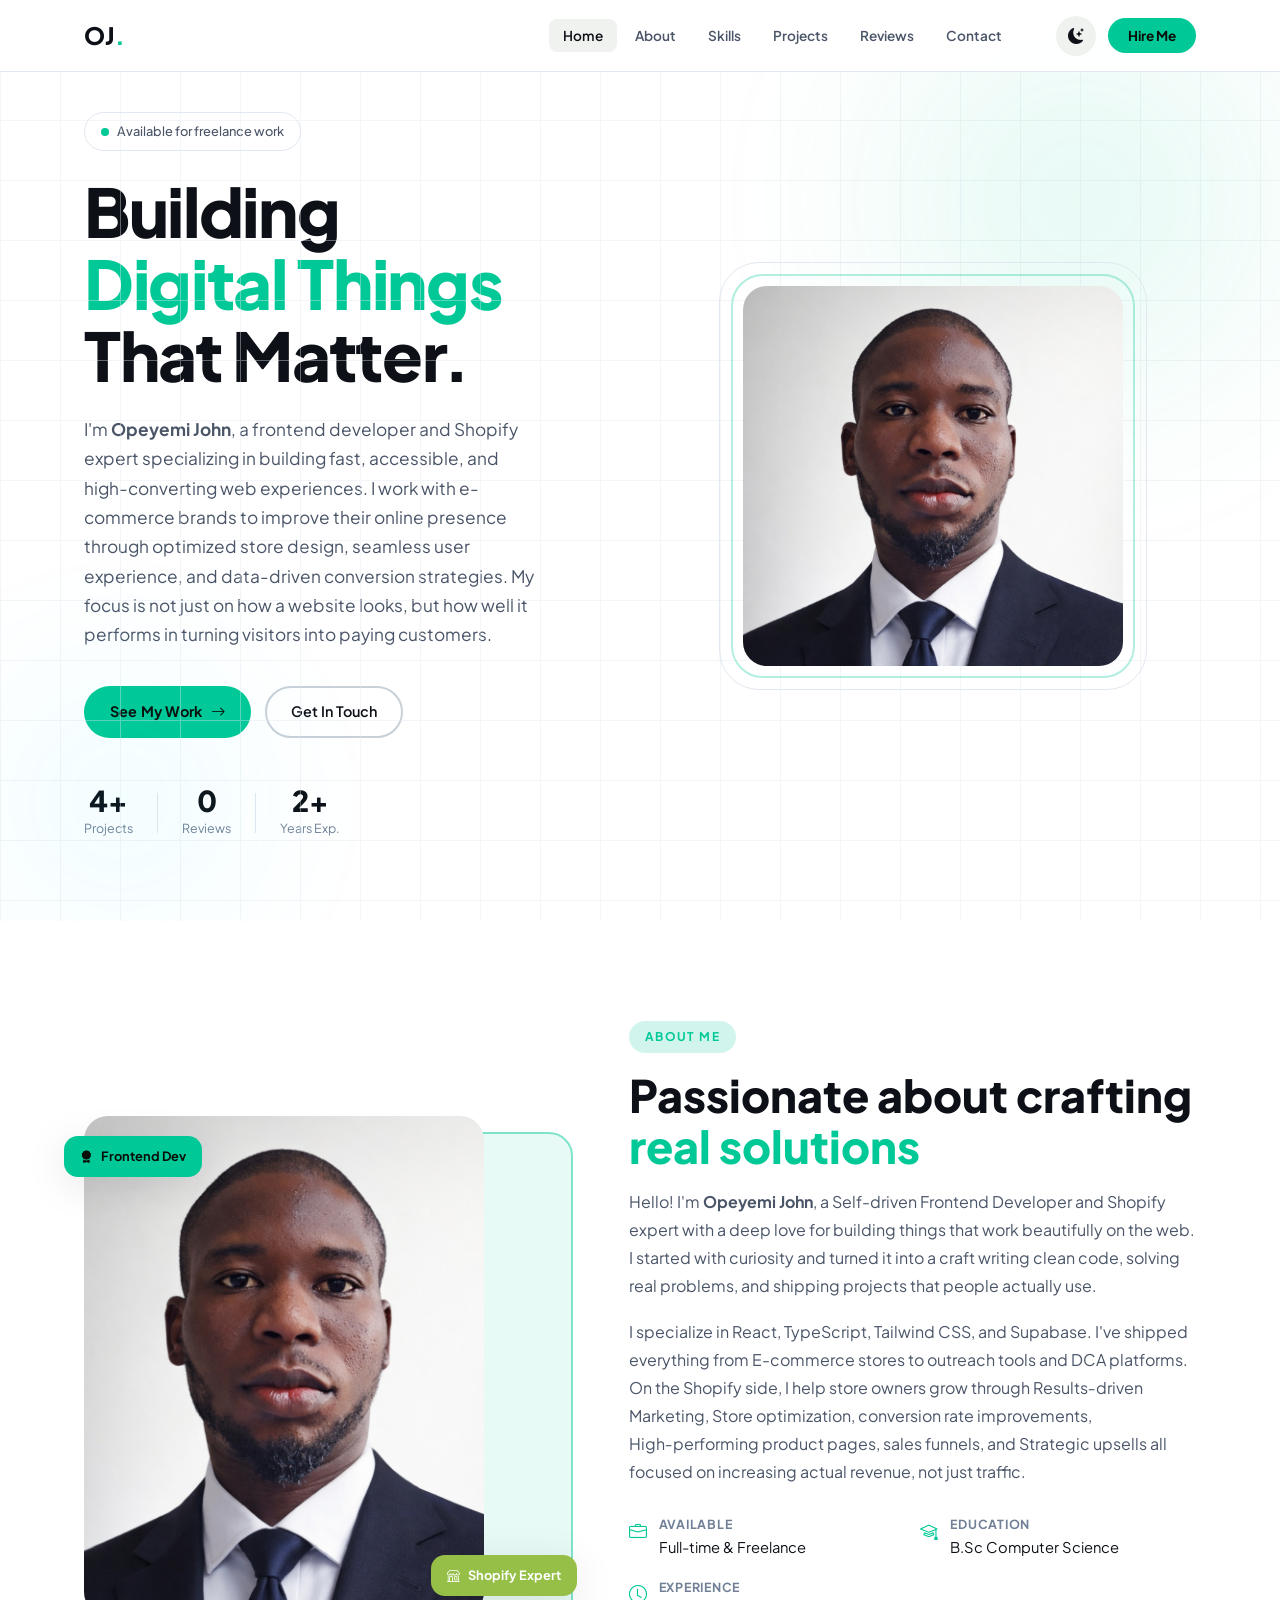
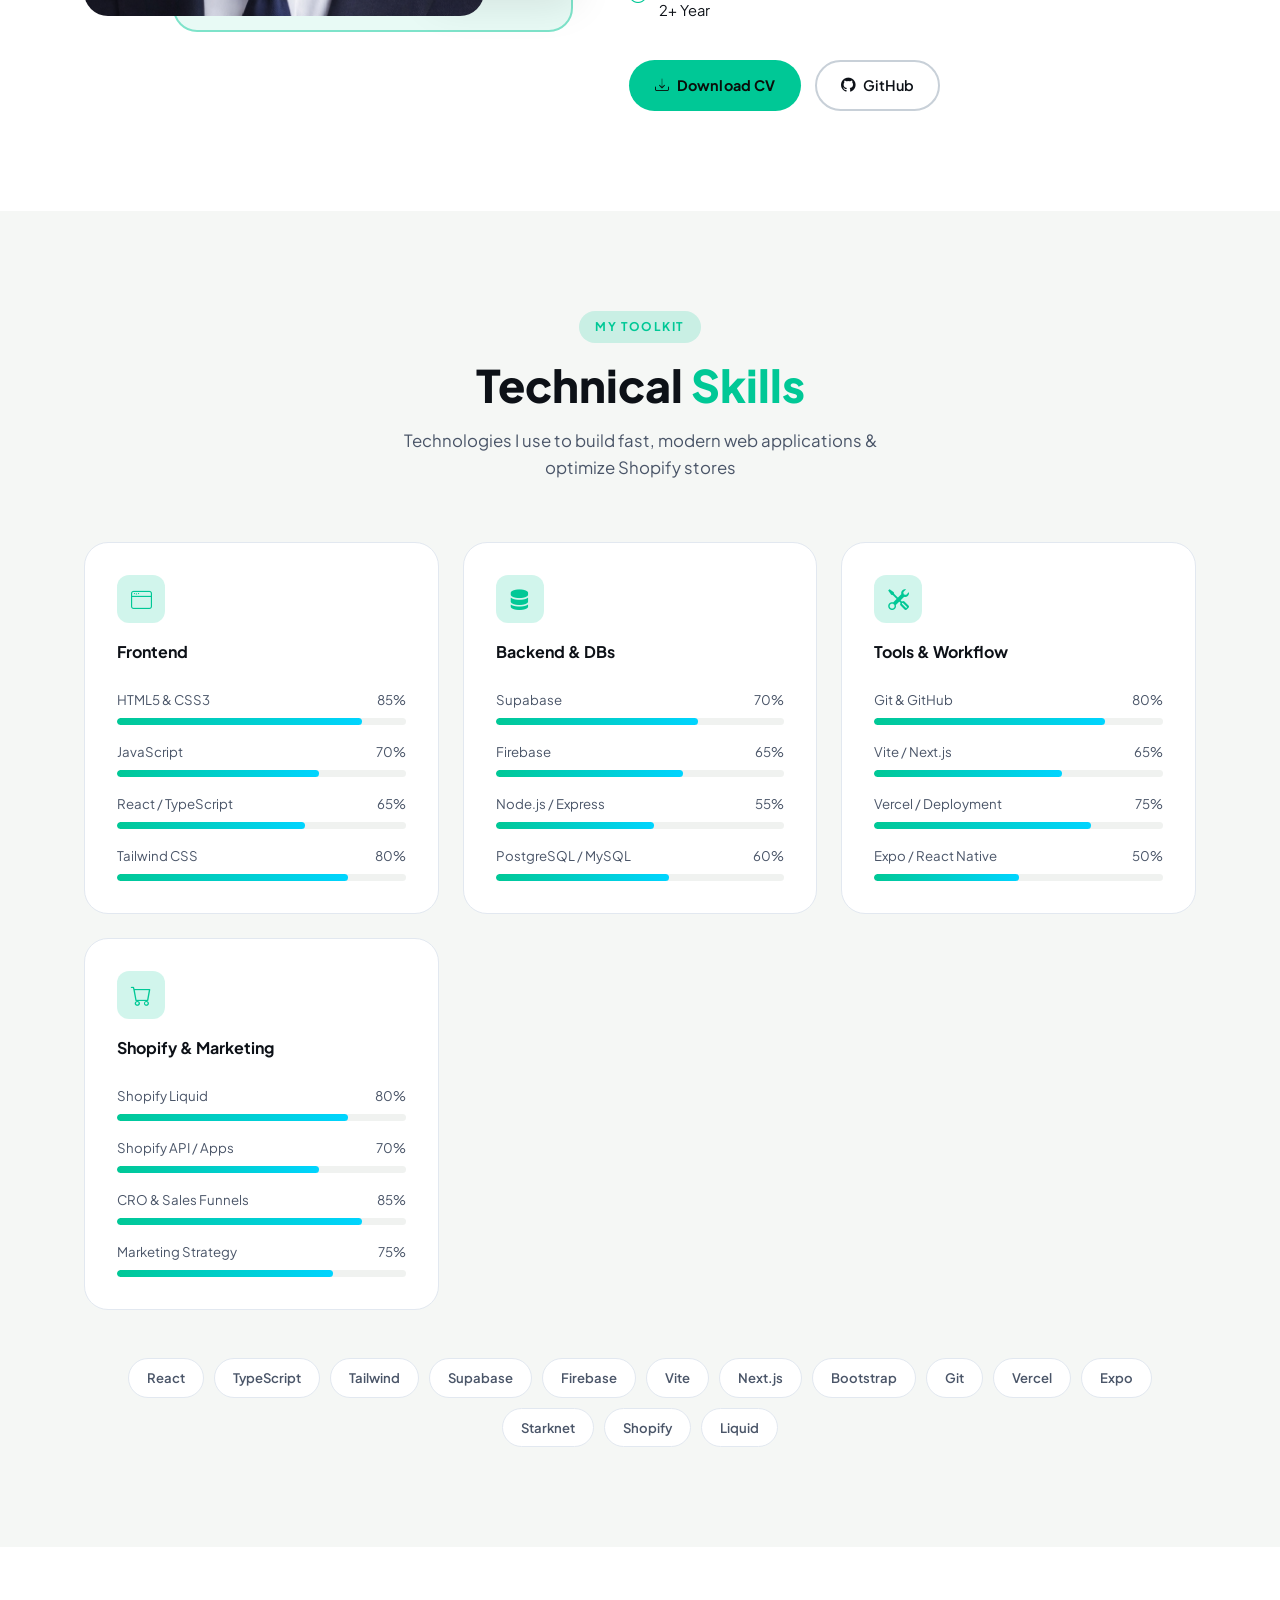
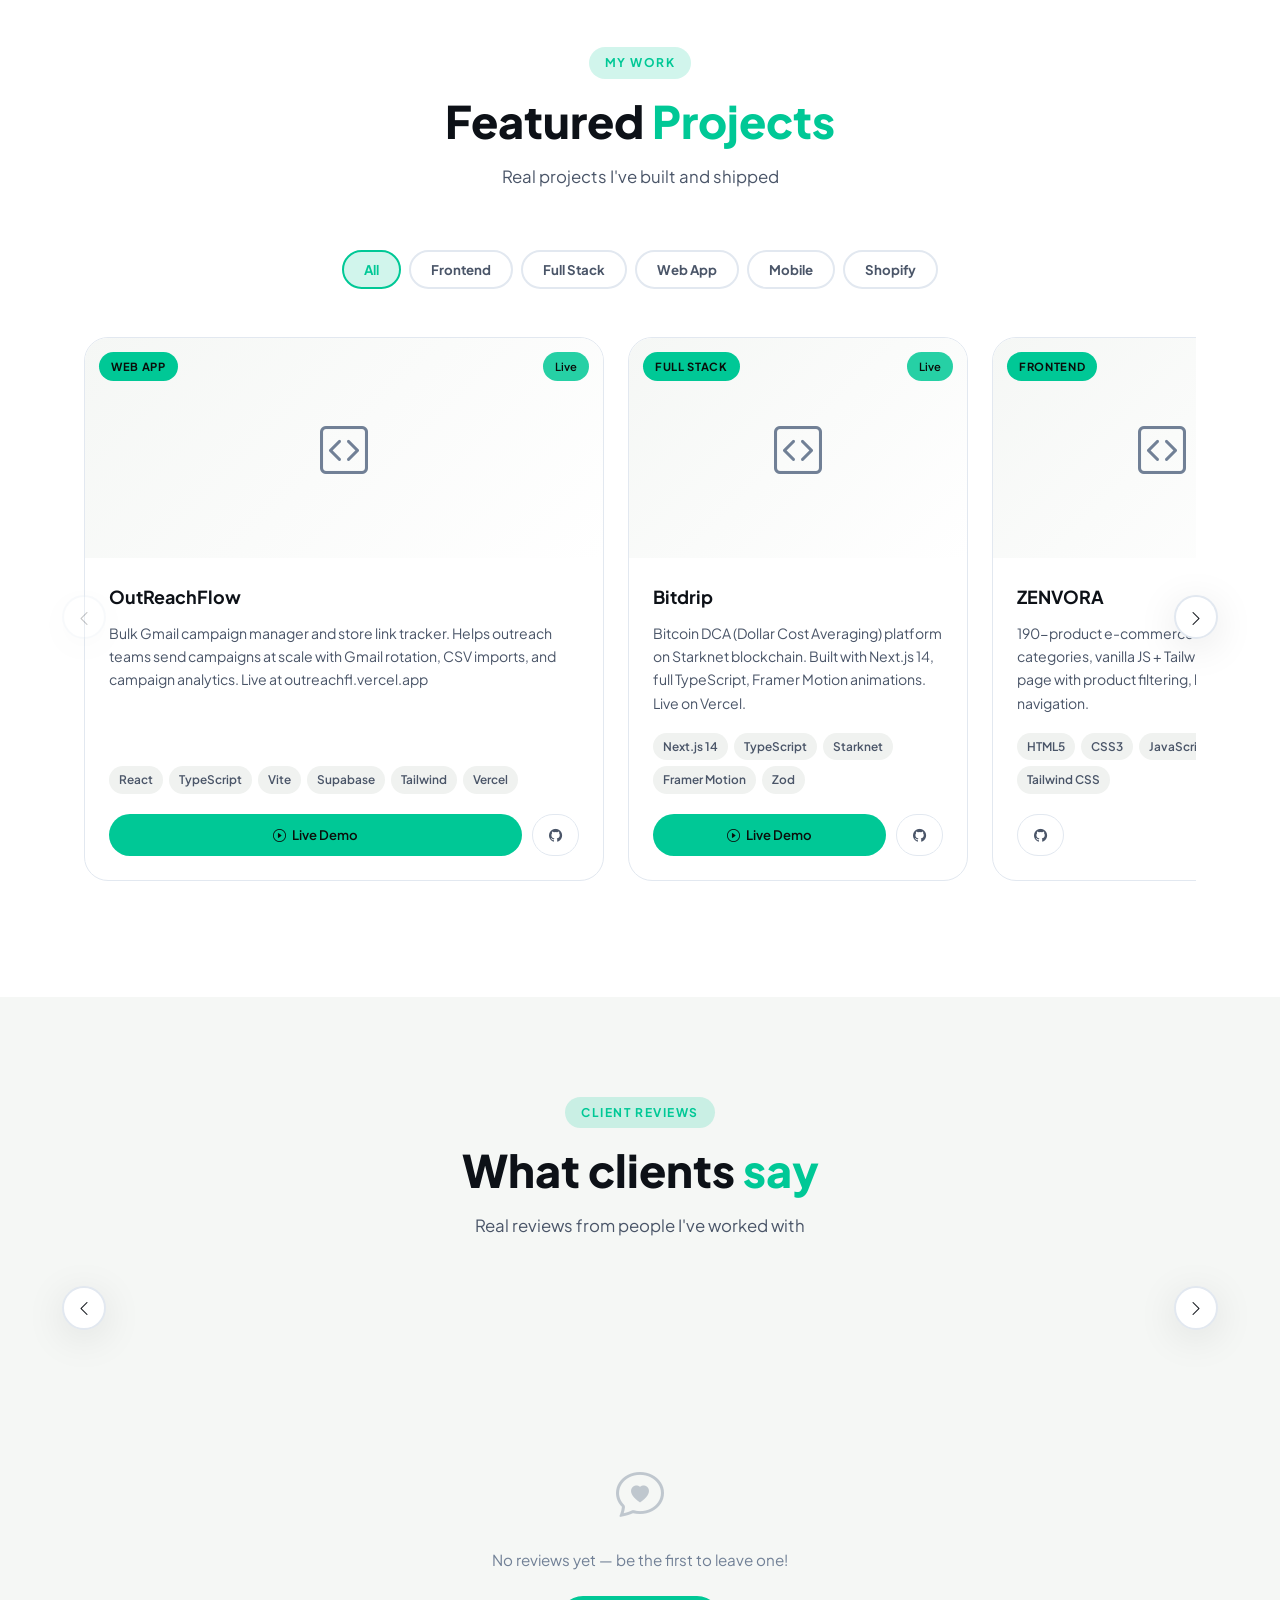
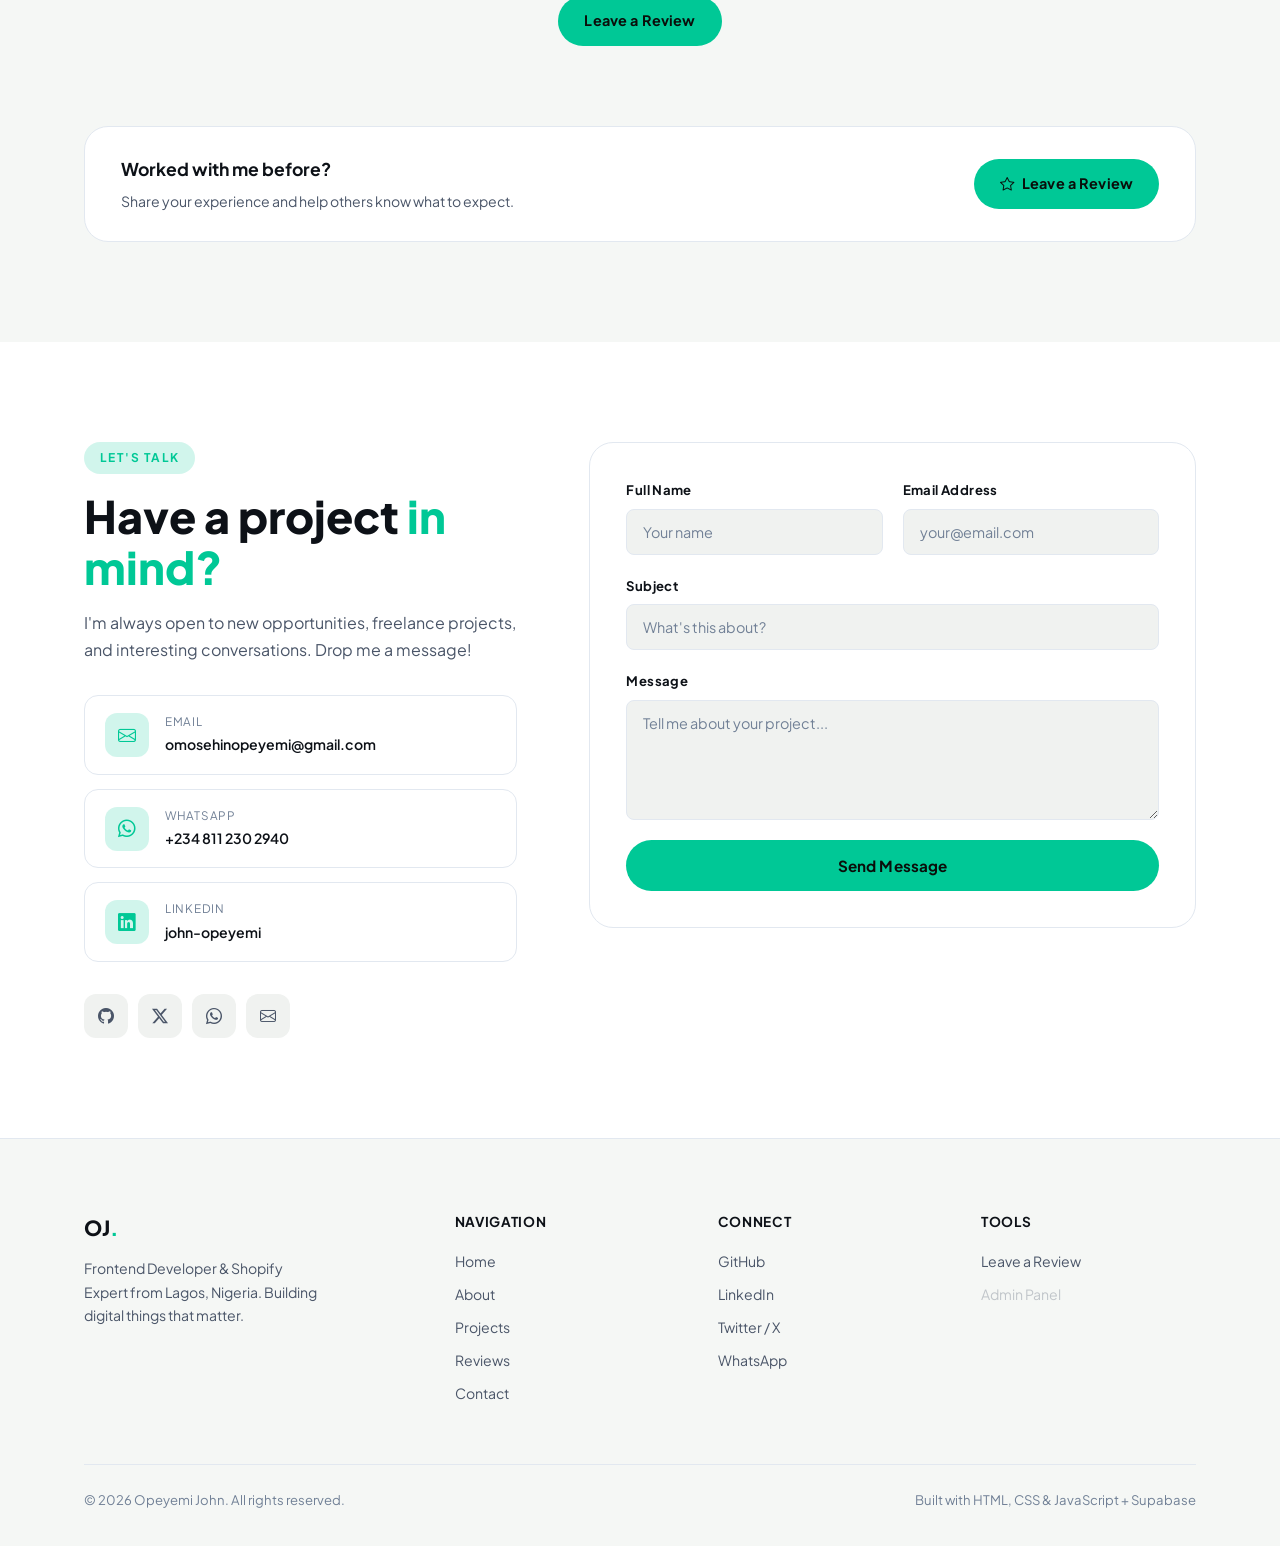
==== commit b77e13b6: "Add arrow navigation to project and review carousels" ====
--- a/index.html
+++ b/index.html
@@ -323,7 +323,15 @@
             <p>Loading projects...</p>
         </div>
 
-        <div class="projects-grid" id="projects-grid"></div>
+        <div class="carousel-wrapper">
+            <button class="carousel-arrow carousel-arrow-left" id="projArrowLeft" aria-label="Previous">
+                <i class="bi bi-chevron-left"></i>
+            </button>
+            <div class="projects-grid" id="projects-grid"></div>
+            <button class="carousel-arrow carousel-arrow-right" id="projArrowRight" aria-label="Next">
+                <i class="bi bi-chevron-right"></i>
+            </button>
+        </div>
 
         <div id="projects-empty" class="empty-state" style="display:none">
             <i class="bi bi-folder-x"></i>
@@ -346,7 +354,15 @@
             <p>Loading reviews...</p>
         </div>
 
-        <div class="reviews-grid" id="reviews-grid"></div>
+        <div class="carousel-wrapper">
+            <button class="carousel-arrow carousel-arrow-left" id="revArrowLeft" aria-label="Previous">
+                <i class="bi bi-chevron-left"></i>
+            </button>
+            <div class="reviews-grid" id="reviews-grid"></div>
+            <button class="carousel-arrow carousel-arrow-right" id="revArrowRight" aria-label="Next">
+                <i class="bi bi-chevron-right"></i>
+            </button>
+        </div>
 
         <div id="reviews-empty" class="empty-state reviews-empty" style="display:none">
             <i class="bi bi-chat-heart"></i>
--- a/style.css
+++ b/style.css
@@ -482,6 +482,54 @@
 }
 .tech-tag:hover { border-color: var(--accent); color: var(--accent); background: var(--accent-glow); }
 
+/* ---- CAROUSEL WRAPPER & ARROWS ---- */
+.carousel-wrapper {
+    position: relative;
+}
+.carousel-arrow {
+    position: absolute;
+    top: 50%;
+    transform: translateY(-50%);
+    z-index: 10;
+    width: 44px; height: 44px;
+    border-radius: 50%;
+    background: var(--bg-card);
+    border: 2px solid var(--border);
+    color: var(--text);
+    font-size: 1rem;
+    display: flex; align-items: center; justify-content: center;
+    transition: all var(--transition);
+    box-shadow: var(--shadow-md);
+    cursor: pointer;
+}
+.carousel-arrow:hover {
+    background: var(--accent);
+    border-color: var(--accent);
+    color: #0a0e0a;
+    transform: translateY(-50%) scale(1.08);
+}
+.carousel-arrow:disabled {
+    opacity: 0.25;
+    cursor: not-allowed;
+    pointer-events: none;
+}
+.carousel-arrow-left { left: -22px; }
+.carousel-arrow-right { right: -22px; }
+
+/* On mobile arrows sit inside the wrapper edges */
+@media (max-width: 768px) {
+    .carousel-arrow-left { left: 4px; }
+    .carousel-arrow-right { right: 4px; }
+    .carousel-arrow {
+        width: 36px; height: 36px;
+        font-size: 0.85rem;
+        background: rgba(10,14,10,0.7);
+        border-color: transparent;
+        color: #fff;
+        backdrop-filter: blur(6px);
+    }
+}
+
 /* ---- PROJECTS ---- */
 .project-filters {
     display: flex; gap: 8px; flex-wrap: wrap;
@@ -504,10 +552,18 @@
     background: var(--accent-glow);
 }
 .projects-grid {
-    display: grid;
-    grid-template-columns: repeat(auto-fill, minmax(340px, 1fr));
+    display: flex;
     gap: 24px;
-}
+    overflow-x: auto;
+    scroll-snap-type: x mandatory;
+    -webkit-overflow-scrolling: touch;
+    padding-bottom: 16px;
+    cursor: grab;
+    scrollbar-width: none;
+    -ms-overflow-style: none;
+}
+.projects-grid::-webkit-scrollbar { display: none; }
+.projects-grid:active { cursor: grabbing; }
 .project-card {
     background: var(--bg-card);
     border: 1px solid var(--border);
@@ -515,9 +571,12 @@
     overflow: hidden;
     transition: all var(--transition);
     display: flex; flex-direction: column;
+    flex: 0 0 340px;
+    min-width: 340px;
+    scroll-snap-align: start;
 }
 .project-card:hover { transform: translateY(-6px); box-shadow: var(--shadow-lg); border-color: var(--accent); }
-.project-card.featured { grid-column: span 2; }
+.project-card.featured { flex: 0 0 520px; min-width: 520px; }
 .project-img-wrap { position: relative; overflow: hidden; height: 220px; background: var(--bg-alt); }
 .project-img-wrap img { width: 100%; height: 100%; object-fit: cover; transition: transform 0.4s ease; }
 .project-card:hover .project-img-wrap img { transform: scale(1.04); }
@@ -582,11 +641,19 @@
 
 /* ---- TESTIMONIALS ---- */
 .reviews-grid {
-    display: grid;
-    grid-template-columns: repeat(auto-fill, minmax(320px, 1fr));
+    display: flex;
     gap: 24px;
+    overflow-x: auto;
+    scroll-snap-type: x mandatory;
+    -webkit-overflow-scrolling: touch;
+    padding-bottom: 16px;
     margin-bottom: 56px;
-}
+    cursor: grab;
+    scrollbar-width: none;
+    -ms-overflow-style: none;
+}
+.reviews-grid::-webkit-scrollbar { display: none; }
+.reviews-grid:active { cursor: grabbing; }
 .review-card {
     background: var(--bg-card);
     border: 1px solid var(--border);
@@ -594,6 +661,9 @@
     padding: 28px;
     display: flex; flex-direction: column;
     transition: all var(--transition);
+    flex: 0 0 320px;
+    min-width: 320px;
+    scroll-snap-align: start;
 }
 .review-card:hover { box-shadow: var(--shadow-lg); transform: translateY(-4px); border-color: var(--accent); }
 .review-stars { display: flex; gap: 3px; margin-bottom: 16px; }
@@ -897,7 +967,7 @@
     .skills-grid { grid-template-columns: 1fr 1fr; }
     .contact-grid { grid-template-columns: 1fr; gap: 48px; }
     .footer-inner { grid-template-columns: 1fr 1fr; }
-    .project-card.featured { grid-column: span 1; }
+    .project-card.featured { flex: 0 0 440px; min-width: 440px; }
 }
 
 @media (max-width: 768px) {
@@ -916,8 +986,11 @@
     .skills-grid { grid-template-columns: 1fr; }
     .about-details { grid-template-columns: 1fr; }
     .form-row { grid-template-columns: 1fr; }
-    .projects-grid { grid-template-columns: 1fr; }
-    .reviews-grid { grid-template-columns: 1fr; }
+    .projects-grid { grid-template-columns: unset; }
+    .reviews-grid { grid-template-columns: unset; }
+    .project-card { flex: 0 0 300px; min-width: 300px; }
+    .project-card.featured { flex: 0 0 300px; min-width: 300px; }
+    .review-card { flex: 0 0 280px; min-width: 280px; }
     .review-cta { flex-direction: column; text-align: center; }
     .footer-inner { grid-template-columns: 1fr 1fr; gap: 32px; }
     .footer-bottom { flex-direction: column; text-align: center; }
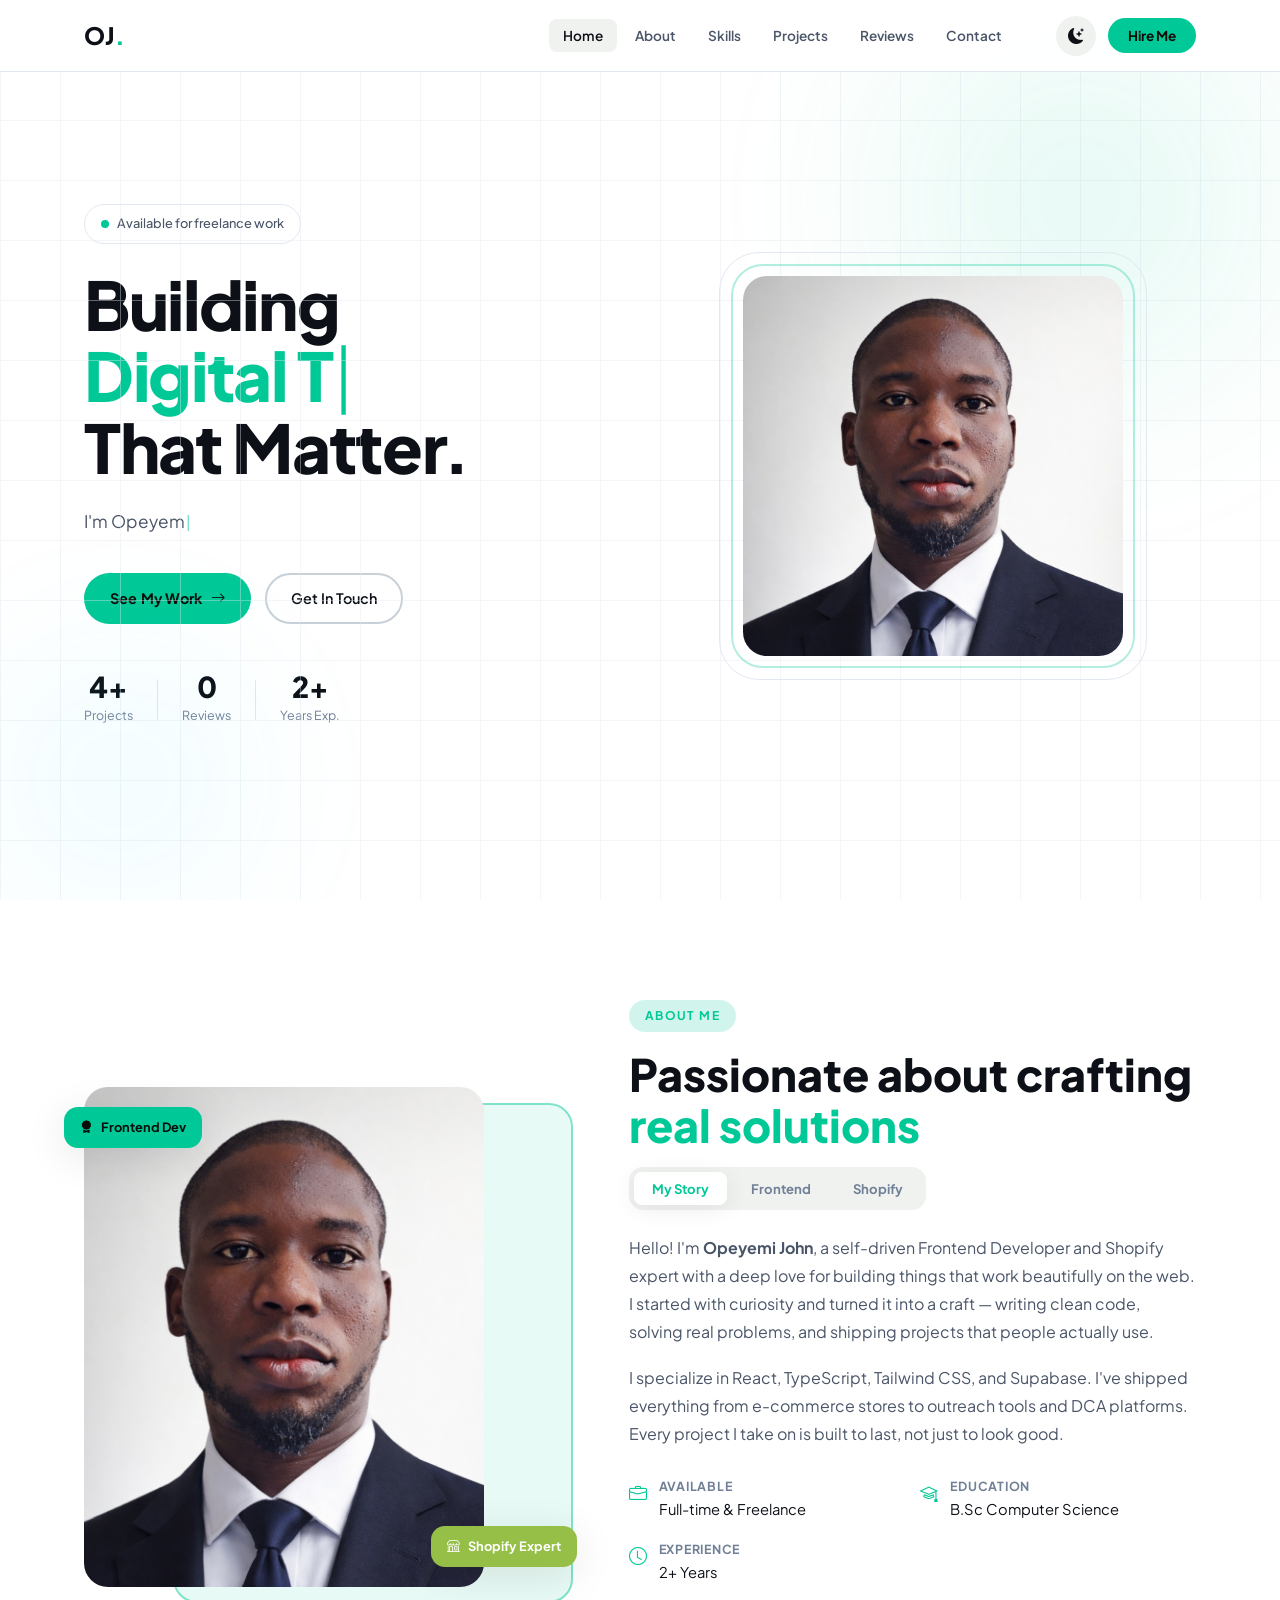
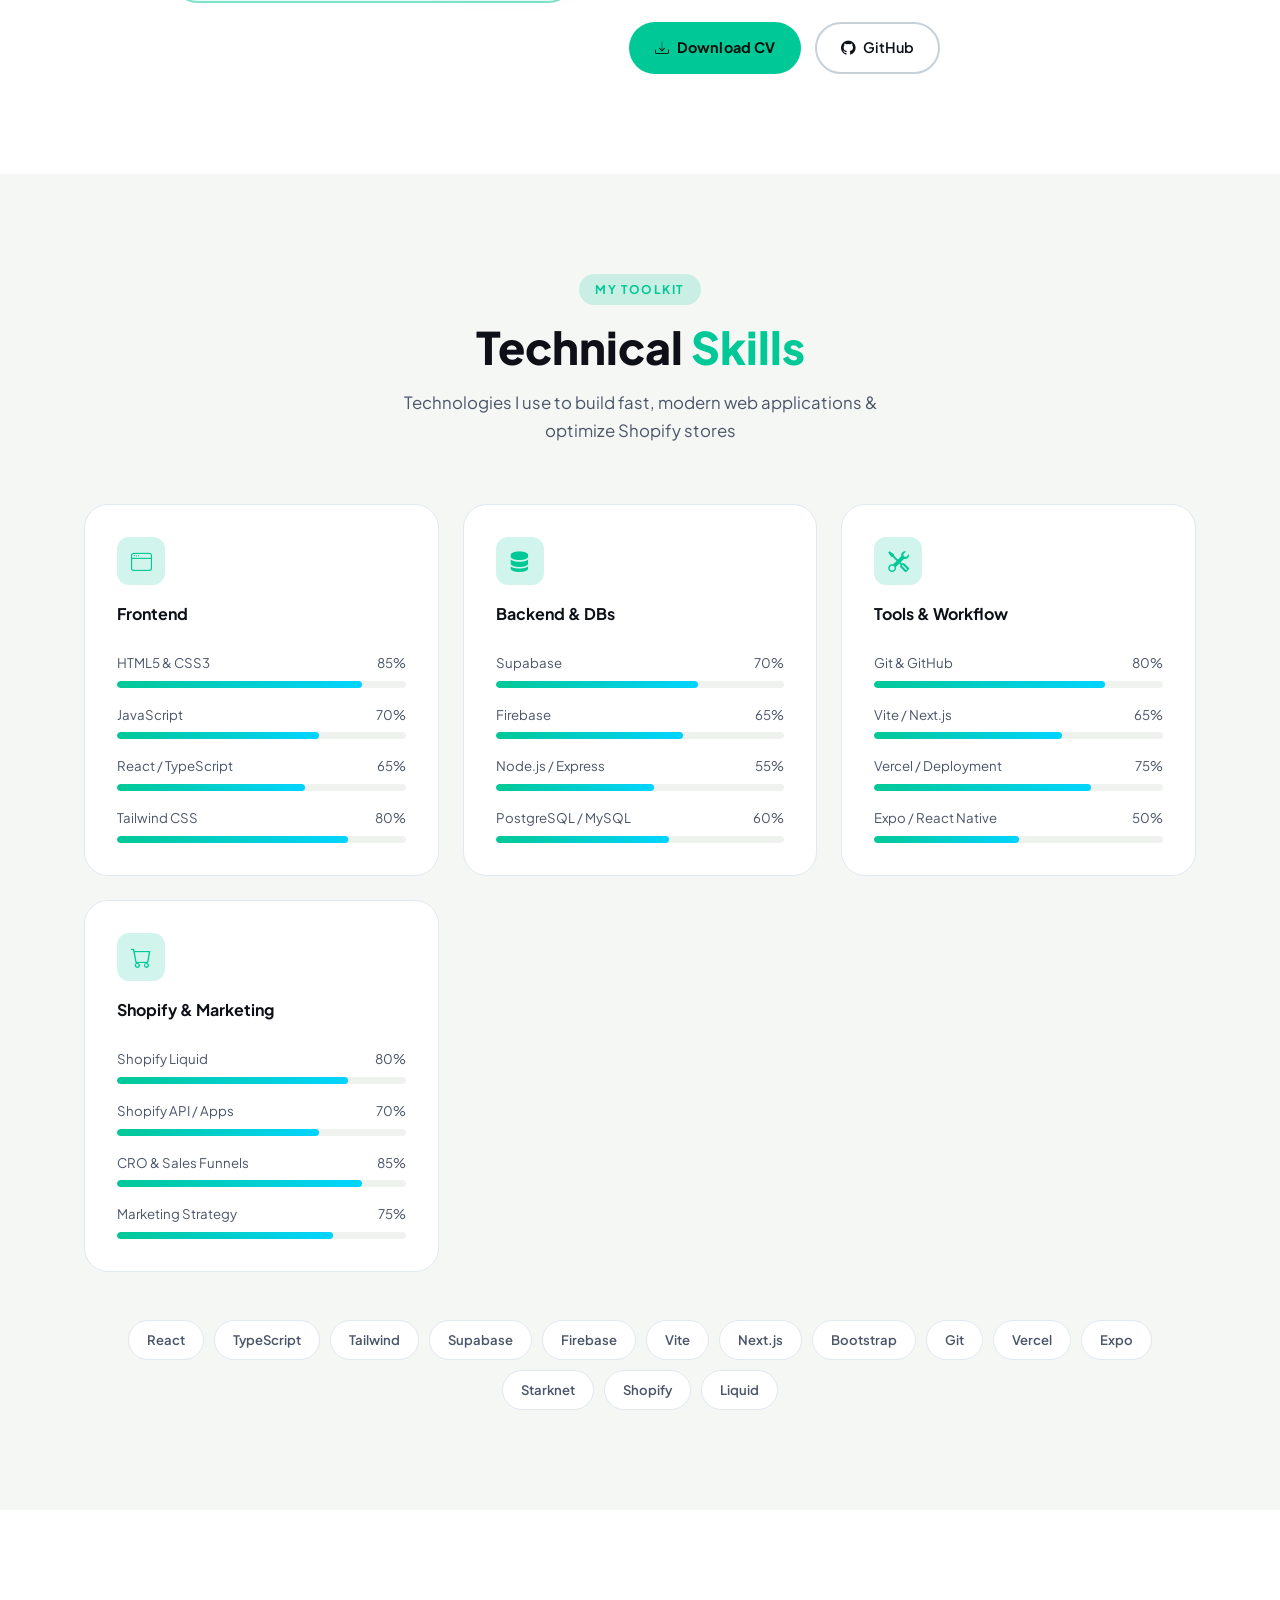
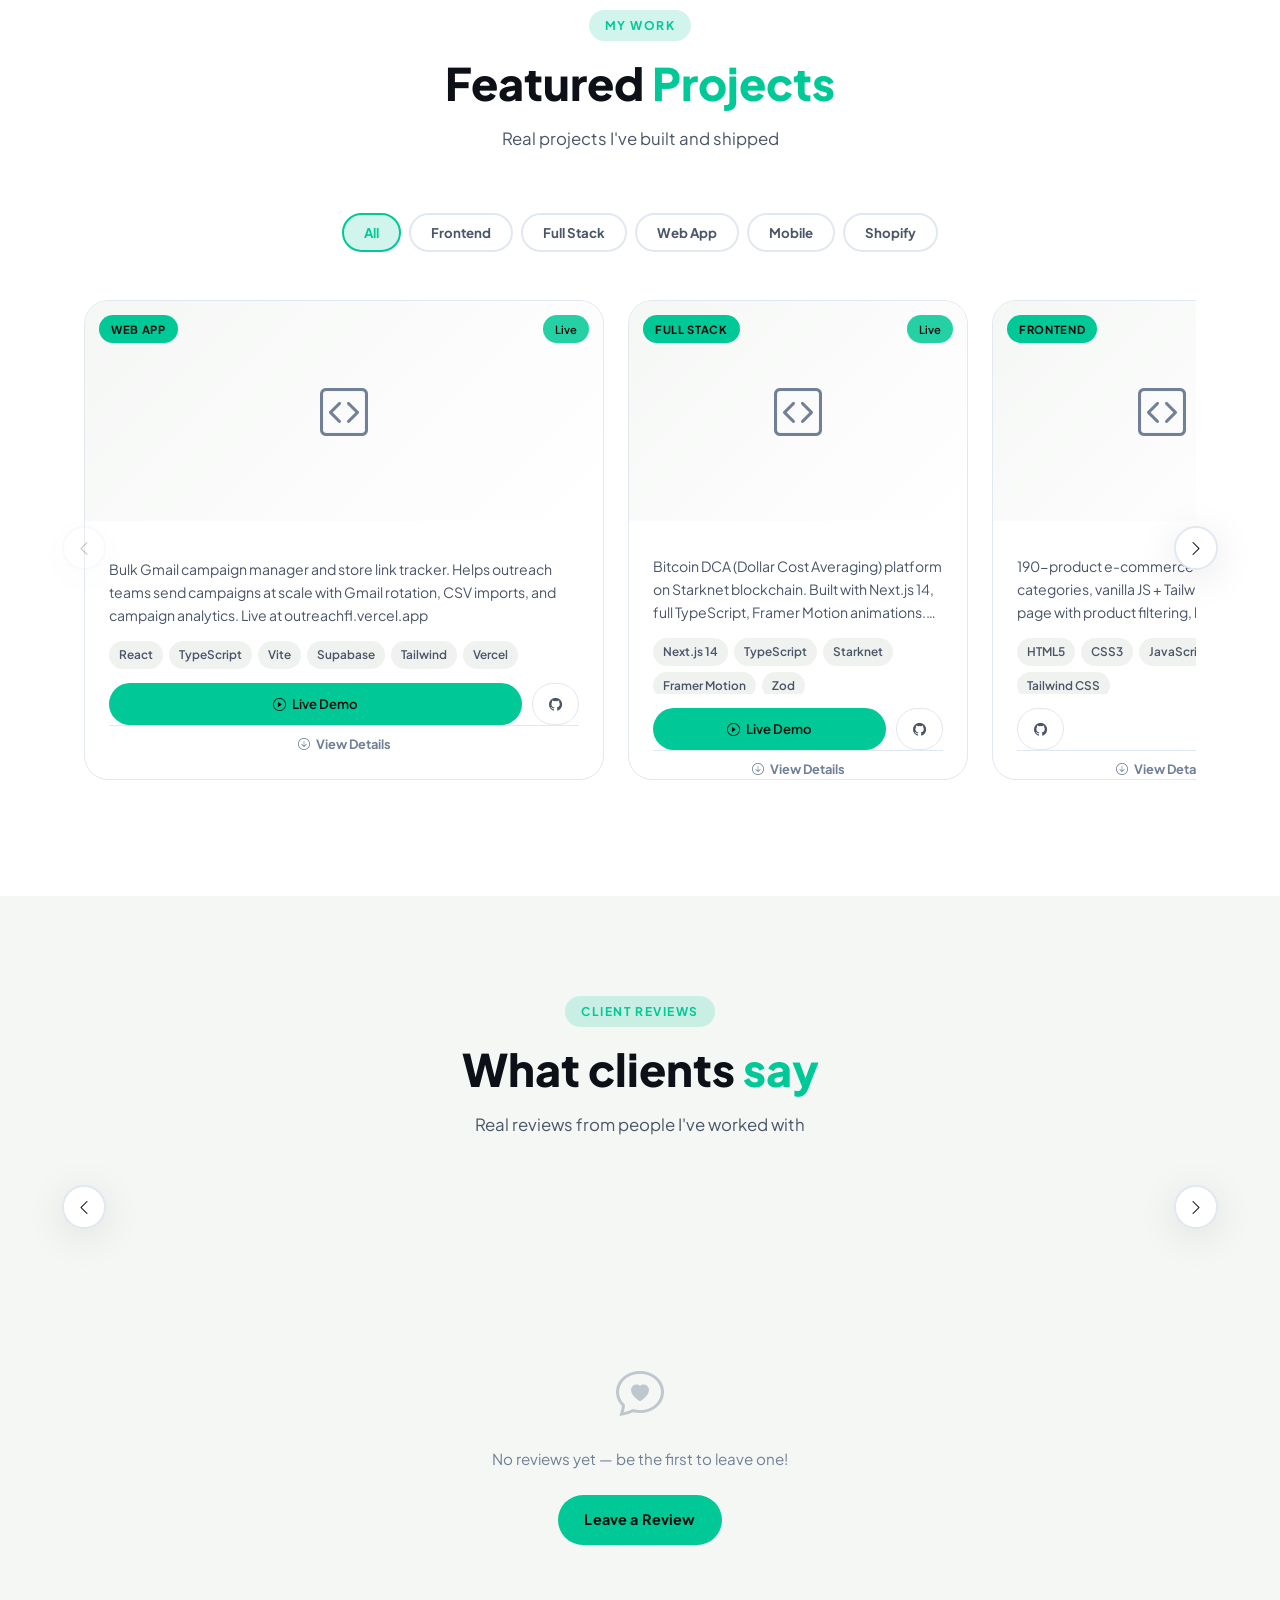
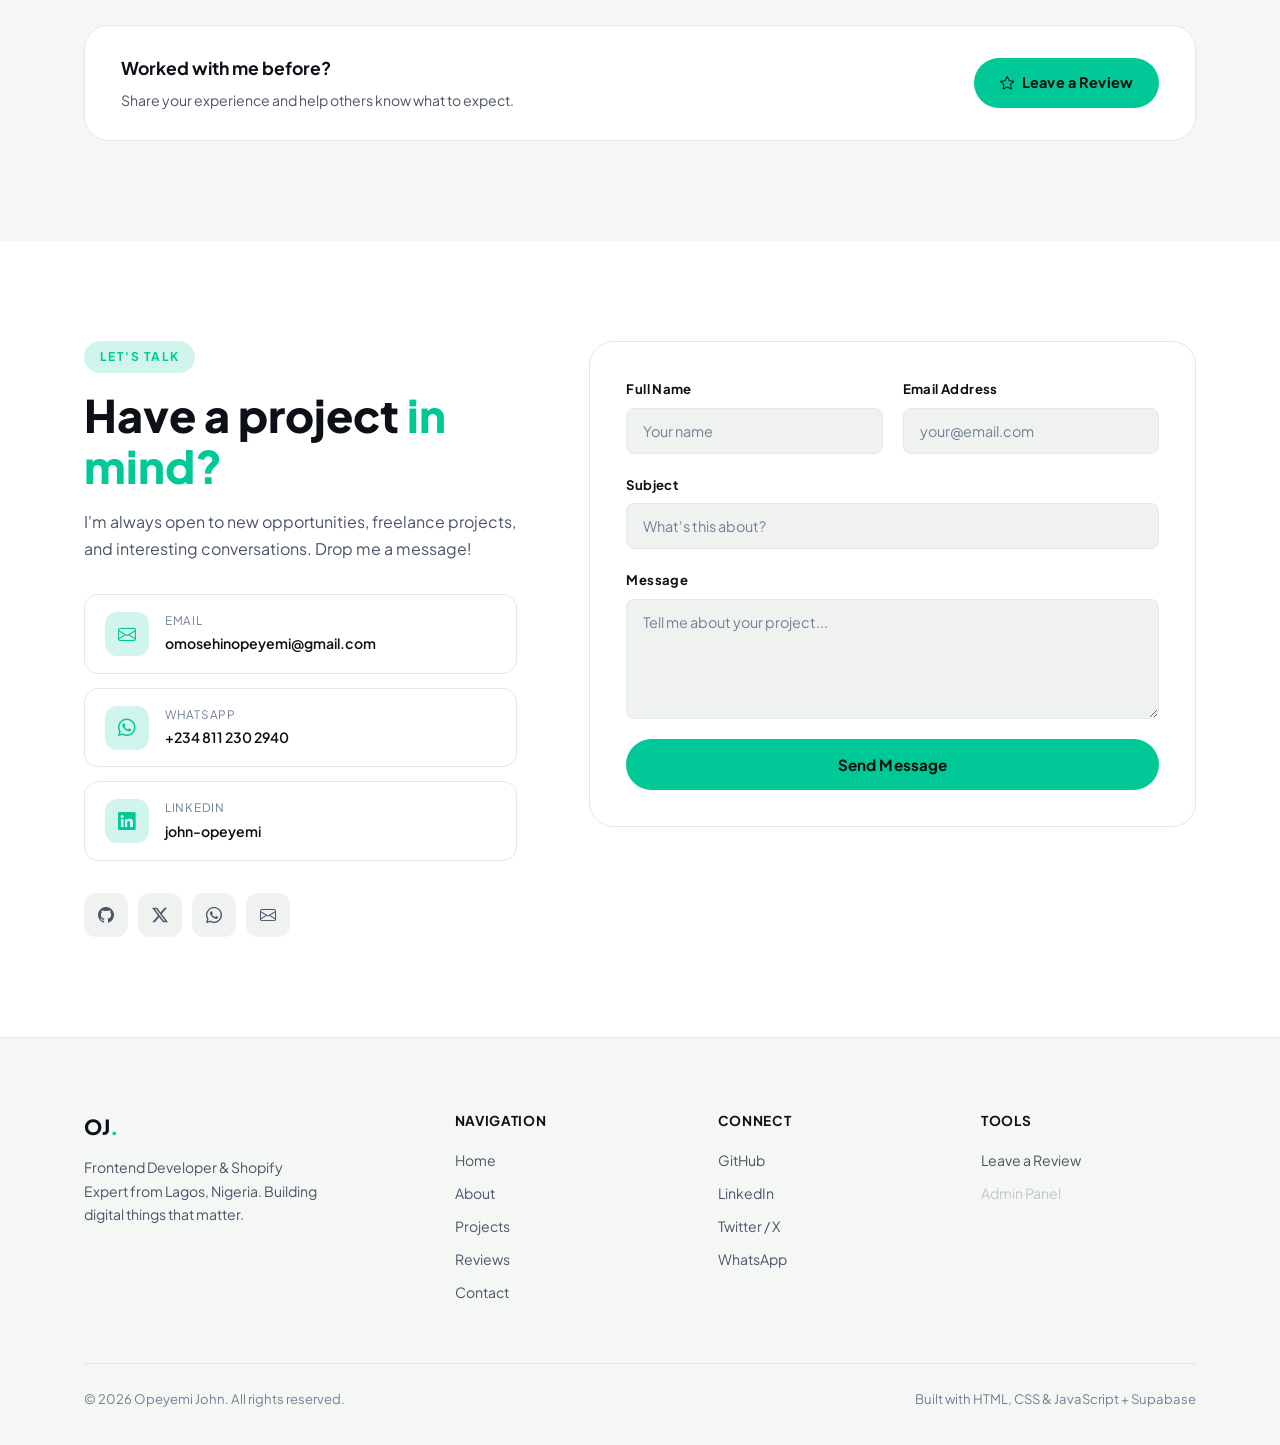
==== commit e23ccb35: "Dual typewriter hero, about tabs, uniform project cards" ====
--- a/index.html
+++ b/index.html
@@ -66,12 +66,11 @@
             </div>
             <h1 class="hero-title">
                 Building<br>
-                <span class="hero-accent">Digital Things</span><br>
+                <span class="hero-accent" id="typewriter-accent">Digital Things</span><br>
                 That Matter.
             </h1>
             <p class="hero-desc">
-                I'm <strong>Opeyemi John</strong>, a frontend developer and Shopify expert specializing in building fast, accessible, and high-converting web experiences. I work with e-commerce brands to improve their online presence through optimized store design, seamless user experience, and data-driven conversion strategies. My focus is not just on how a website looks, but how well it performs in turning visitors into paying customers.
-
+                <span id="typewriter-desc"></span><span class="typewriter-cursor desc-cursor">|</span>
             </p>
             <div class="hero-cta">
                 <a href="#projects" class="btn-primary">See My Work <i class="bi bi-arrow-right"></i></a>
@@ -137,36 +136,61 @@
             <div class="about-content" data-reveal-right>
                 <div class="section-label">About Me</div>
                 <h2 class="section-title">Passionate about crafting <span class="text-accent">real solutions</span></h2>
-                <p class="about-text">
-                    Hello! I'm <strong>Opeyemi John</strong>, a Self-driven Frontend Developer and Shopify expert with a deep love for building things that work beautifully on the web. I started with curiosity and turned it into a craft  writing clean code, solving real problems, and shipping projects that people actually use.
-                </p>
-                <p class="about-text">
-                    I specialize in React, TypeScript, Tailwind CSS, and Supabase. I've shipped everything from E-commerce stores to outreach tools and DCA platforms. 
-                    On the Shopify side, I help store owners grow through Results‑driven Marketing, Store optimization, conversion rate improvements, High‑performing product pages, sales funnels, and Strategic upsells  all focused on increasing actual revenue, not just traffic.
-                </p>
+
+                <!-- Tab buttons -->
+                <div class="about-tabs">
+                    <button class="about-tab active" data-tab="story">My Story</button>
+                    <button class="about-tab" data-tab="frontend">Frontend</button>
+                    <button class="about-tab" data-tab="shopify">Shopify</button>
+                </div>
+
+                <!-- Tab: Story -->
+                <div class="about-tab-content active" id="tab-story">
+                    <p class="about-text">
+                        Hello! I'm <strong>Opeyemi John</strong>, a self-driven Frontend Developer and Shopify expert with a deep love for building things that work beautifully on the web. I started with curiosity and turned it into a craft — writing clean code, solving real problems, and shipping projects that people actually use.
+                    </p>
+                    <p class="about-text">
+                        I specialize in React, TypeScript, Tailwind CSS, and Supabase. I've shipped everything from e-commerce stores to outreach tools and DCA platforms. Every project I take on is built to last, not just to look good.
+                    </p>
+                </div>
+
+                <!-- Tab: Frontend -->
+                <div class="about-tab-content" id="tab-frontend">
+                    <ul class="about-list">
+                        <li><i class="bi bi-check-circle-fill"></i> Production-ready React & TypeScript apps with clean architecture</li>
+                        <li><i class="bi bi-check-circle-fill"></i> Supabase-powered full-stack apps with auth, storage & real-time data</li>
+                        <li><i class="bi bi-check-circle-fill"></i> Tailwind CSS — pixel-perfect, fully responsive layouts</li>
+                        <li><i class="bi bi-check-circle-fill"></i> Performance-first: fast load times, optimized assets, SEO-ready</li>
+                        <li><i class="bi bi-check-circle-fill"></i> Animated UIs with Framer Motion and smooth micro-interactions</li>
+                        <li><i class="bi bi-check-circle-fill"></i> Vercel & GitHub deployments — live sites, not just demos</li>
+                    </ul>
+                </div>
+
+                <!-- Tab: Shopify -->
+                <div class="about-tab-content" id="tab-shopify">
+                    <ul class="about-list">
+                        <li><i class="bi bi-check-circle-fill"></i> Results-driven store optimization focused on actual revenue growth</li>
+                        <li><i class="bi bi-check-circle-fill"></i> High-converting product pages and sales funnels that close</li>
+                        <li><i class="bi bi-check-circle-fill"></i> Shopify Liquid theme customization — build or modify any theme</li>
+                        <li><i class="bi bi-check-circle-fill"></i> Strategic upsells, cross-sells, and conversion rate improvements</li>
+                        <li><i class="bi bi-check-circle-fill"></i> Store speed optimization — faster stores rank higher and sell more</li>
+                        <li><i class="bi bi-check-circle-fill"></i> Focus: not just traffic, but turning visitors into paying customers</li>
+                    </ul>
+                </div>
 
                 <div class="about-details">
-                          
-          <!-- ====================          <div class="detail-item">
-                        <i class="bi bi-geo-alt"></i>
-                        <div><strong>Location</strong><span>Lagos, Nigeria</span></div>
-                    </div>    =========== -->
-                          
                     <div class="detail-item">
                         <i class="bi bi-briefcase"></i>
                         <div><strong>Available</strong><span>Full-time & Freelance</span></div>
                     </div>
-                          
                     <div class="detail-item">
                         <i class="bi bi-mortarboard"></i>
                         <div><strong>Education</strong><span>B.Sc Computer Science</span></div>
                     </div>
-                          
                     <div class="detail-item">
                         <i class="bi bi-clock"></i>
-                        <div><strong>Experience</strong><span>2+ Year</span></div>
-                    </div>
-                          
+                        <div><strong>Experience</strong><span>2+ Years</span></div>
+                    </div>
                 </div>
 
                 <div class="about-actions">
@@ -503,6 +527,26 @@
     <i class="bi bi-arrow-up"></i>
 </button>
 
+<!-- ==================== PROJECT MODAL ==================== -->
+<div id="projectModal" class="proj-modal-overlay" role="dialog" aria-modal="true" style="display:none">
+    <div class="proj-modal-box">
+        <button class="proj-modal-close" id="projModalClose" aria-label="Close">
+            <i class="bi bi-x-lg"></i>
+        </button>
+        <div class="proj-modal-media" id="projModalMedia"></div>
+        <div class="proj-modal-body">
+            <div class="proj-modal-meta">
+                <span class="project-category-badge" id="projModalCategory"></span>
+                <span class="project-status-badge" id="projModalStatus"></span>
+            </div>
+            <h2 class="proj-modal-title" id="projModalTitle"></h2>
+            <p class="proj-modal-desc" id="projModalDesc"></p>
+            <div class="proj-modal-techs" id="projModalTechs"></div>
+            <div class="proj-modal-links" id="projModalLinks"></div>
+        </div>
+    </div>
+</div>
+
 <script src="script.js"></script>
 </body>
 </html>
--- a/style.css
+++ b/style.css
@@ -354,6 +354,55 @@
 .floating-card i { color: var(--accent); font-size: 1rem; }
 .card-top { top: 20px; right: -30px; }
 .card-bottom { bottom: 30px; left: -30px; }
+
+/* ---- ABOUT TABS ---- */
+.about-tabs {
+    display: flex; gap: 6px;
+    margin-bottom: 24px;
+    background: var(--bg-input);
+    padding: 5px;
+    border-radius: var(--radius);
+    width: fit-content;
+}
+.about-tab {
+    font-family: var(--font-display);
+    font-size: 0.82rem; font-weight: 700;
+    padding: 8px 18px;
+    border-radius: var(--radius-sm);
+    color: var(--text-3);
+    background: transparent;
+    transition: all var(--transition);
+    border: none;
+}
+.about-tab:hover { color: var(--text); }
+.about-tab.active {
+    background: var(--bg-card);
+    color: var(--accent);
+    box-shadow: var(--shadow);
+}
+.about-tab-content {
+    display: none;
+    animation: fadeTabIn 0.3s ease;
+    min-height: 160px;
+}
+.about-tab-content.active { display: block; }
+@keyframes fadeTabIn {
+    from { opacity: 0; transform: translateY(8px); }
+    to { opacity: 1; transform: translateY(0); }
+}
+.about-list {
+    list-style: none;
+    display: flex; flex-direction: column; gap: 12px;
+    margin-bottom: 4px;
+}
+.about-list li {
+    display: flex; align-items: flex-start; gap: 10px;
+    font-size: 0.9rem; color: var(--text-2); line-height: 1.55;
+}
+.about-list li i {
+    color: var(--accent); font-size: 0.85rem;
+    flex-shrink: 0; margin-top: 3px;
+}
 
 /* ---- ABOUT ---- */
 .about-grid {
@@ -573,7 +622,9 @@
     display: flex; flex-direction: column;
     flex: 0 0 340px;
     min-width: 340px;
+    height: 480px; /* unified fixed height */
     scroll-snap-align: start;
+    cursor: pointer;
 }
 .project-card:hover { transform: translateY(-6px); box-shadow: var(--shadow-lg); border-color: var(--accent); }
 .project-card.featured { flex: 0 0 520px; min-width: 520px; }
@@ -606,14 +657,28 @@
     backdrop-filter: blur(6px);
 }
 .project-status-badge.live { background: rgba(0,200,150,0.85); color: #0a0e0a; }
-.project-body { padding: 24px; flex: 1; display: flex; flex-direction: column; }
+.project-body { padding: 24px; flex: 1; display: flex; flex-direction: column; overflow: hidden; }
 .project-title {
     font-family: var(--font-display);
     font-size: 1.12rem; font-weight: 700;
     color: var(--text); margin-bottom: 10px;
-}
-.project-desc { font-size: 0.88rem; color: var(--text-2); line-height: 1.65; flex: 1; margin-bottom: 18px; }
-.project-techs { display: flex; flex-wrap: wrap; gap: 6px; margin-bottom: 20px; }
+    /* clamp title to 2 lines */
+    display: -webkit-box;
+    -webkit-line-clamp: 2;
+    -webkit-box-orient: vertical;
+    overflow: hidden;
+}
+.project-desc {
+    font-size: 0.88rem; color: var(--text-2); line-height: 1.65;
+    margin-bottom: 14px;
+    /* clamp description to 3 lines */
+    display: -webkit-box;
+    -webkit-line-clamp: 3;
+    -webkit-box-orient: vertical;
+    overflow: hidden;
+    flex-shrink: 0;
+}
+.project-techs { display: flex; flex-wrap: wrap; gap: 6px; margin-bottom: 14px; flex-shrink: 0; max-height: 56px; overflow: hidden; }
 .project-tech {
     font-size: 0.74rem; font-weight: 600;
     background: var(--bg-input);
@@ -709,6 +774,115 @@
 }
 .review-cta h4 { font-family: var(--font-display); font-weight: 700; font-size: 1.1rem; margin-bottom: 6px; }
 .review-cta p { font-size: 0.88rem; color: var(--text-2); }
+
+/* ---- VIEW DETAILS BUTTON on card ---- */
+.project-view-btn {
+    display: flex; align-items: center; justify-content: center; gap: 6px;
+    width: 100%; margin-top: auto;
+    font-family: var(--font-display); font-size: 0.8rem; font-weight: 700;
+    color: var(--text-3);
+    padding: 8px 0 0;
+    border-top: 1px solid var(--border);
+    transition: color var(--transition);
+    flex-shrink: 0;
+}
+.project-view-btn i { font-size: 0.75rem; transition: transform var(--transition); }
+.project-card:hover .project-view-btn { color: var(--accent); }
+.project-card:hover .project-view-btn i { transform: translateY(2px); }
+
+/* ---- PROJECT MODAL ---- */
+.proj-modal-overlay {
+    position: fixed; inset: 0; z-index: 2000;
+    background: rgba(0,0,0,0.75);
+    backdrop-filter: blur(8px);
+    display: flex; align-items: center; justify-content: center;
+    padding: 20px;
+    animation: fadeInOverlay 0.2s ease;
+}
+@keyframes fadeInOverlay {
+    from { opacity: 0; }
+    to { opacity: 1; }
+}
+.proj-modal-box {
+    background: var(--bg-card);
+    border: 1px solid var(--border);
+    border-radius: var(--radius-lg);
+    max-width: 640px; width: 100%;
+    max-height: 90vh;
+    overflow-y: auto;
+    position: relative;
+    animation: slideUpModal 0.25s cubic-bezier(0.4,0,0.2,1);
+    scrollbar-width: thin;
+}
+@keyframes slideUpModal {
+    from { opacity: 0; transform: translateY(24px); }
+    to { opacity: 1; transform: translateY(0); }
+}
+.proj-modal-close {
+    position: sticky; top: 16px; left: 100%;
+    float: right;
+    margin: 16px 16px 0 0;
+    width: 36px; height: 36px;
+    border-radius: 50%;
+    background: var(--bg-input);
+    color: var(--text);
+    display: flex; align-items: center; justify-content: center;
+    font-size: 0.9rem; z-index: 10;
+    transition: all var(--transition);
+}
+.proj-modal-close:hover { background: #e53e3e; color: #fff; }
+.proj-modal-media {
+    width: 100%; height: 240px;
+    background: var(--bg-alt);
+    overflow: hidden;
+}
+.proj-modal-media img,
+.proj-modal-media video {
+    width: 100%; height: 100%; object-fit: cover;
+}
+.proj-modal-media-placeholder {
+    width: 100%; height: 100%;
+    display: flex; align-items: center; justify-content: center;
+    font-size: 3rem; color: var(--text-3);
+}
+.proj-modal-body { padding: 28px; }
+.proj-modal-meta {
+    display: flex; align-items: center; gap: 10px;
+    margin-bottom: 14px;
+}
+.proj-modal-title {
+    font-family: var(--font-display);
+    font-size: 1.4rem; font-weight: 800;
+    color: var(--text); margin-bottom: 14px;
+}
+.proj-modal-desc {
+    font-size: 0.92rem; color: var(--text-2);
+    line-height: 1.75; margin-bottom: 20px;
+}
+.proj-modal-techs {
+    display: flex; flex-wrap: wrap; gap: 8px;
+    margin-bottom: 24px;
+}
+.proj-modal-links {
+    display: flex; gap: 12px; flex-wrap: wrap;
+}
+
+/* ---- TYPEWRITER CURSOR ---- */
+.typewriter-cursor {
+    display: inline-block;
+    color: var(--accent);
+    font-weight: 300;
+    animation: blink-cursor 0.75s step-end infinite;
+    margin-left: 1px;
+}
+.typewriter-cursor.desc-cursor {
+    font-size: 0.9em;
+    opacity: 0.7;
+}
+@keyframes blink-cursor {
+    0%, 100% { opacity: 1; }
+    50% { opacity: 0; }
+}
 
 /* ---- CONTACT ---- */
 .contact-grid {
@@ -988,8 +1162,8 @@
     .form-row { grid-template-columns: 1fr; }
     .projects-grid { grid-template-columns: unset; }
     .reviews-grid { grid-template-columns: unset; }
-    .project-card { flex: 0 0 300px; min-width: 300px; }
-    .project-card.featured { flex: 0 0 300px; min-width: 300px; }
+    .project-card { flex: 0 0 300px; min-width: 300px; height: 460px; }
+    .project-card.featured { flex: 0 0 300px; min-width: 300px; height: 460px; }
     .review-card { flex: 0 0 280px; min-width: 280px; }
     .review-cta { flex-direction: column; text-align: center; }
     .footer-inner { grid-template-columns: 1fr 1fr; gap: 32px; }
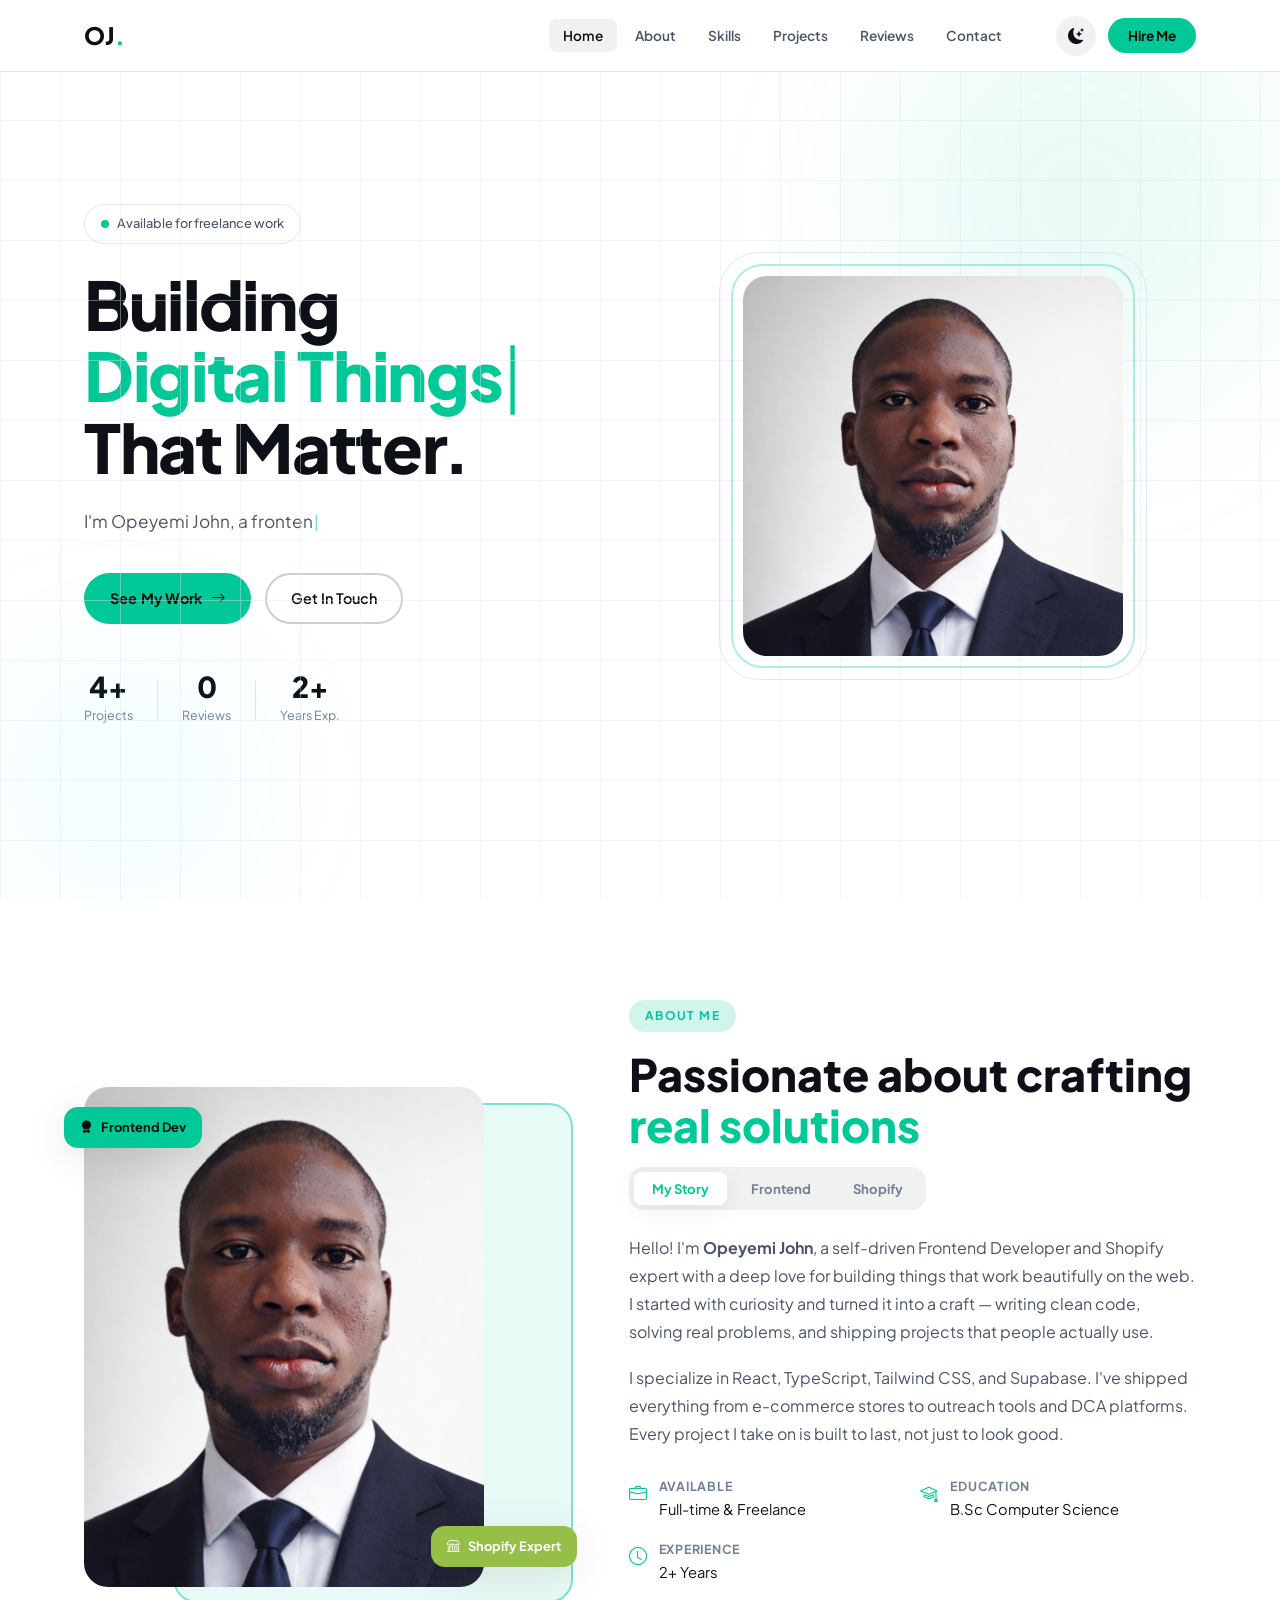
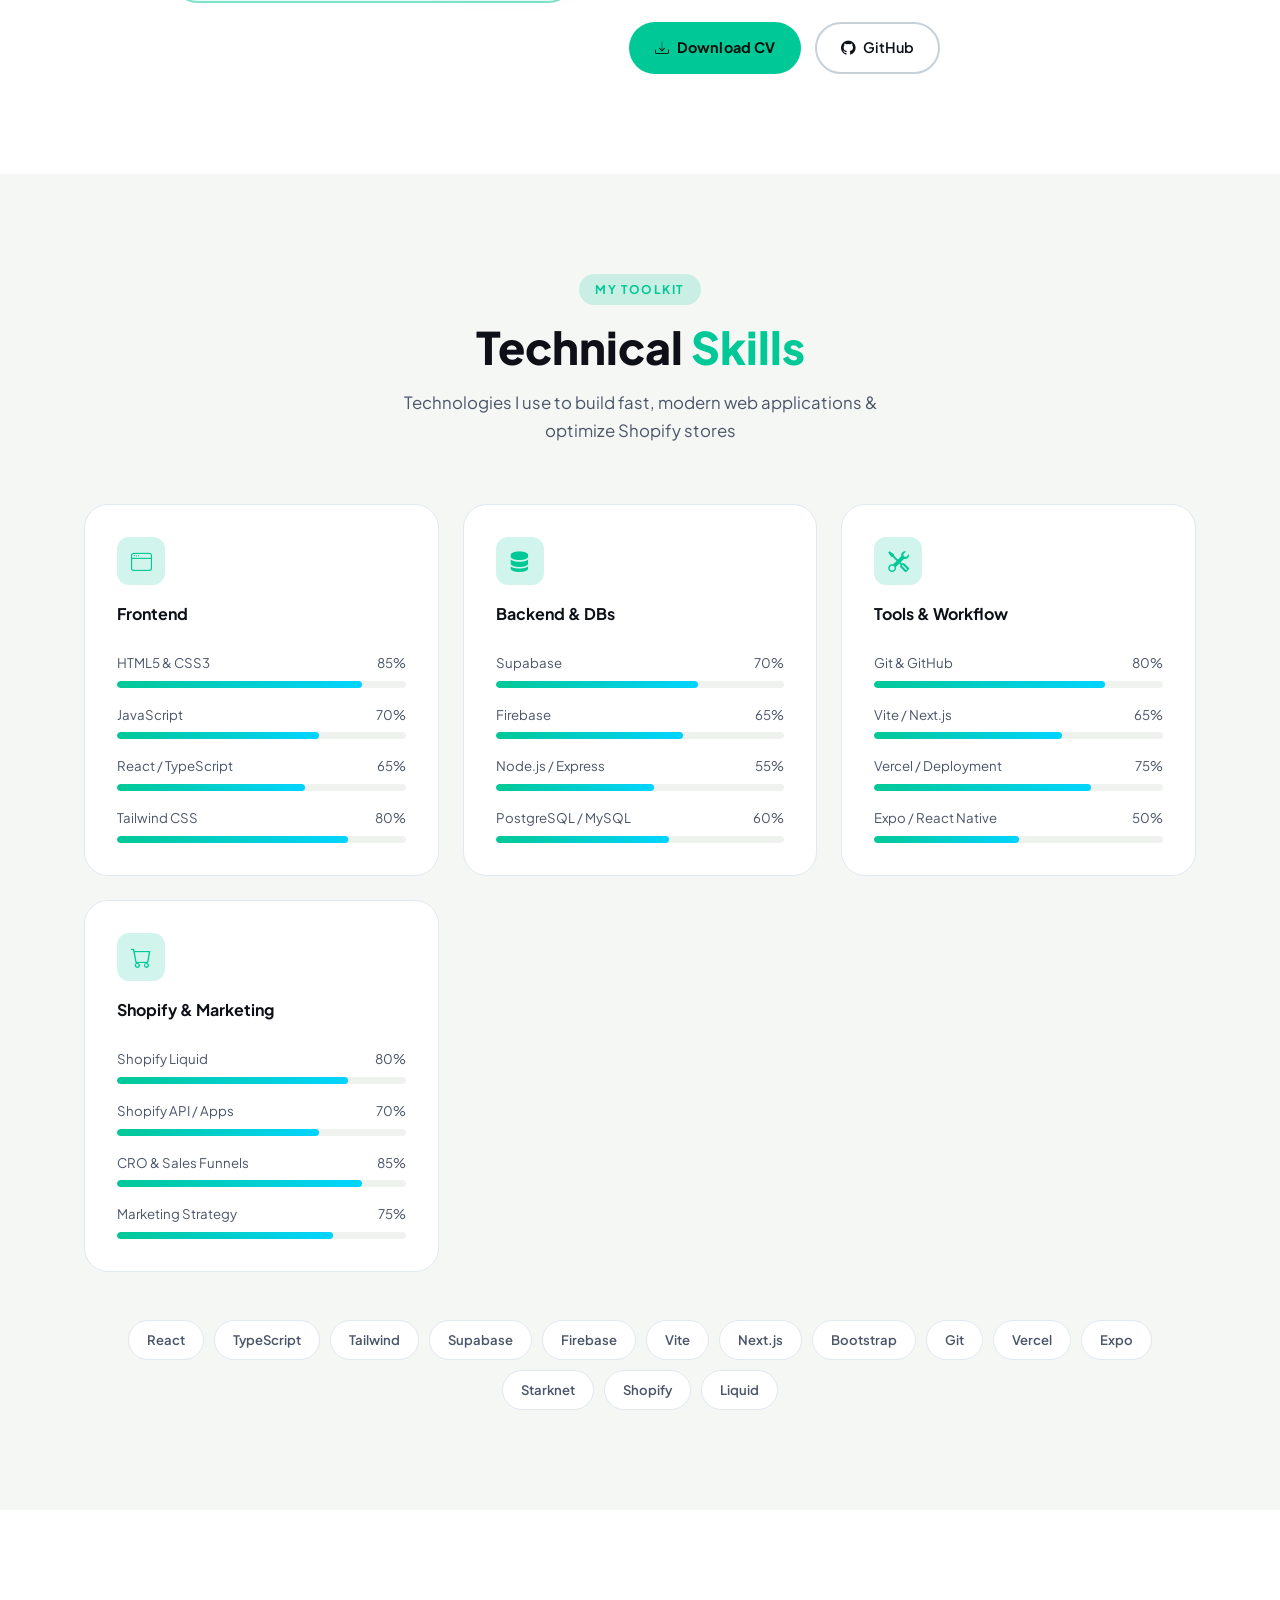
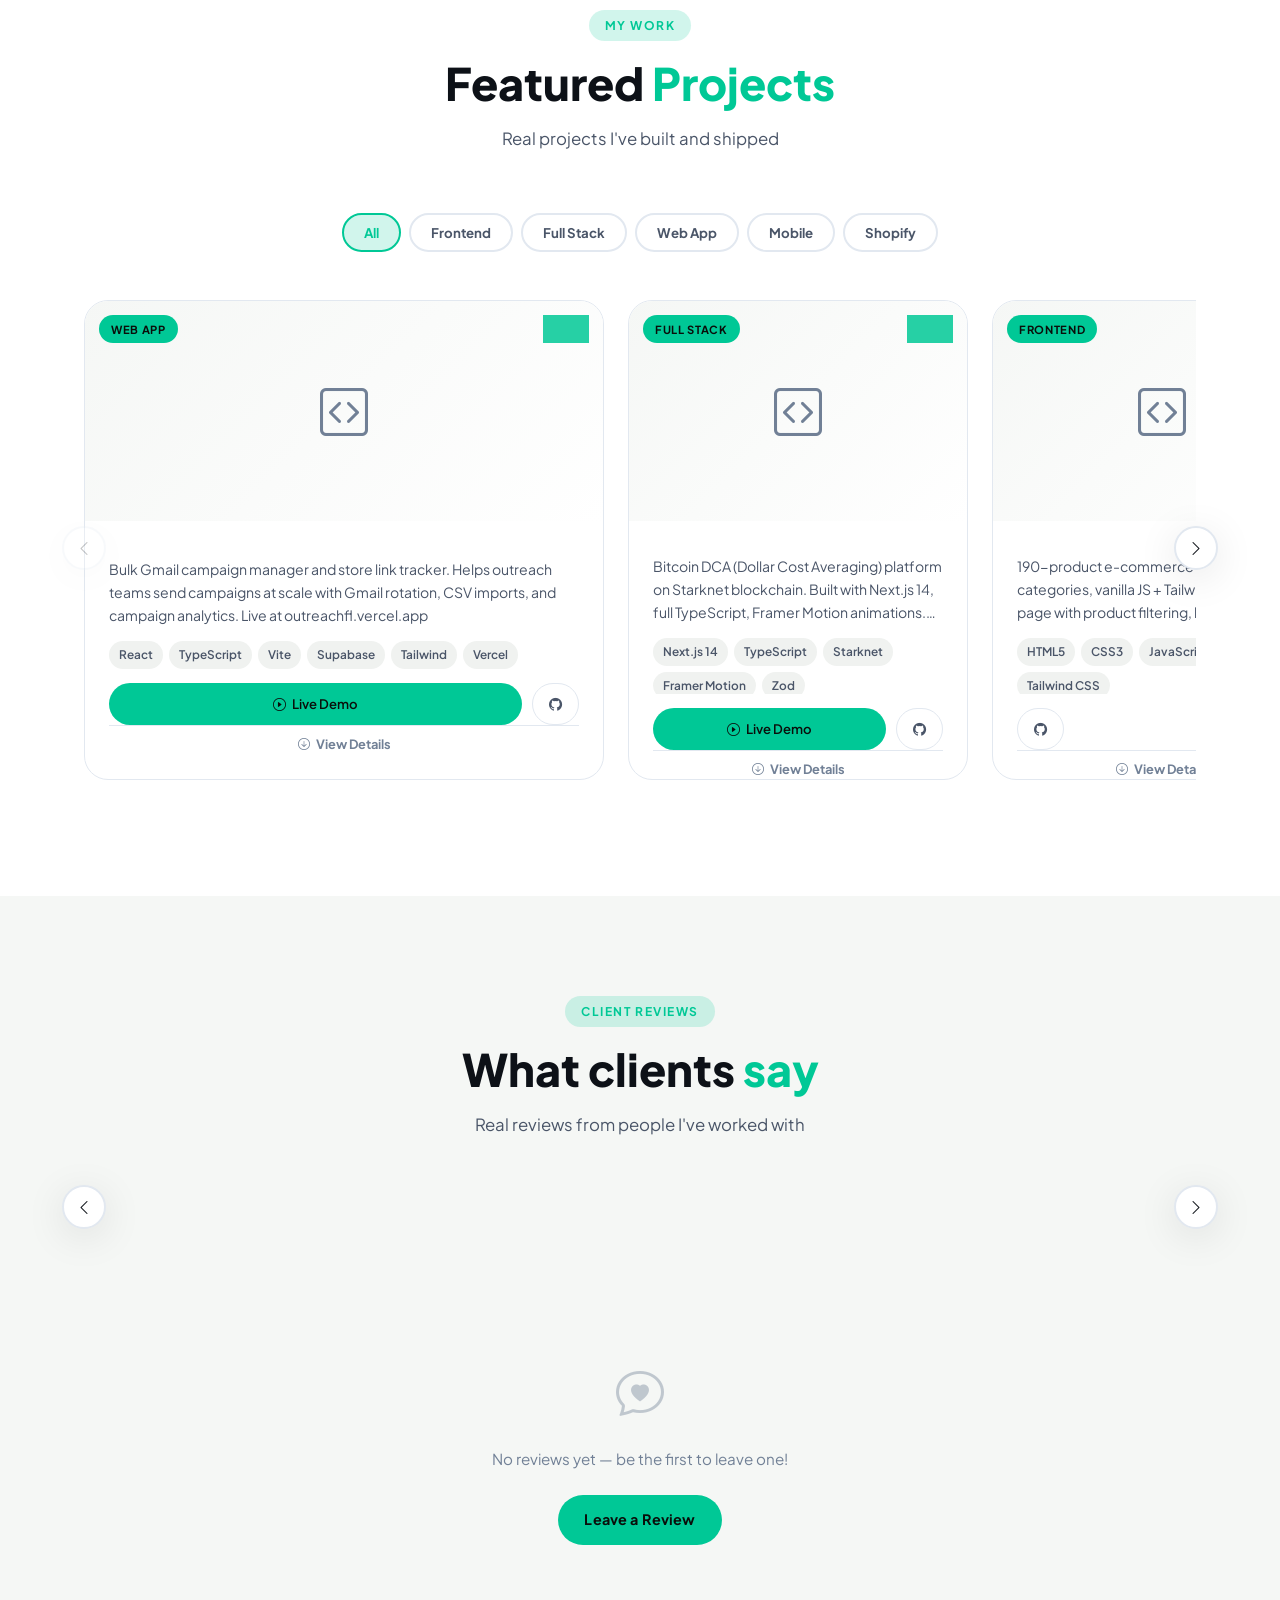
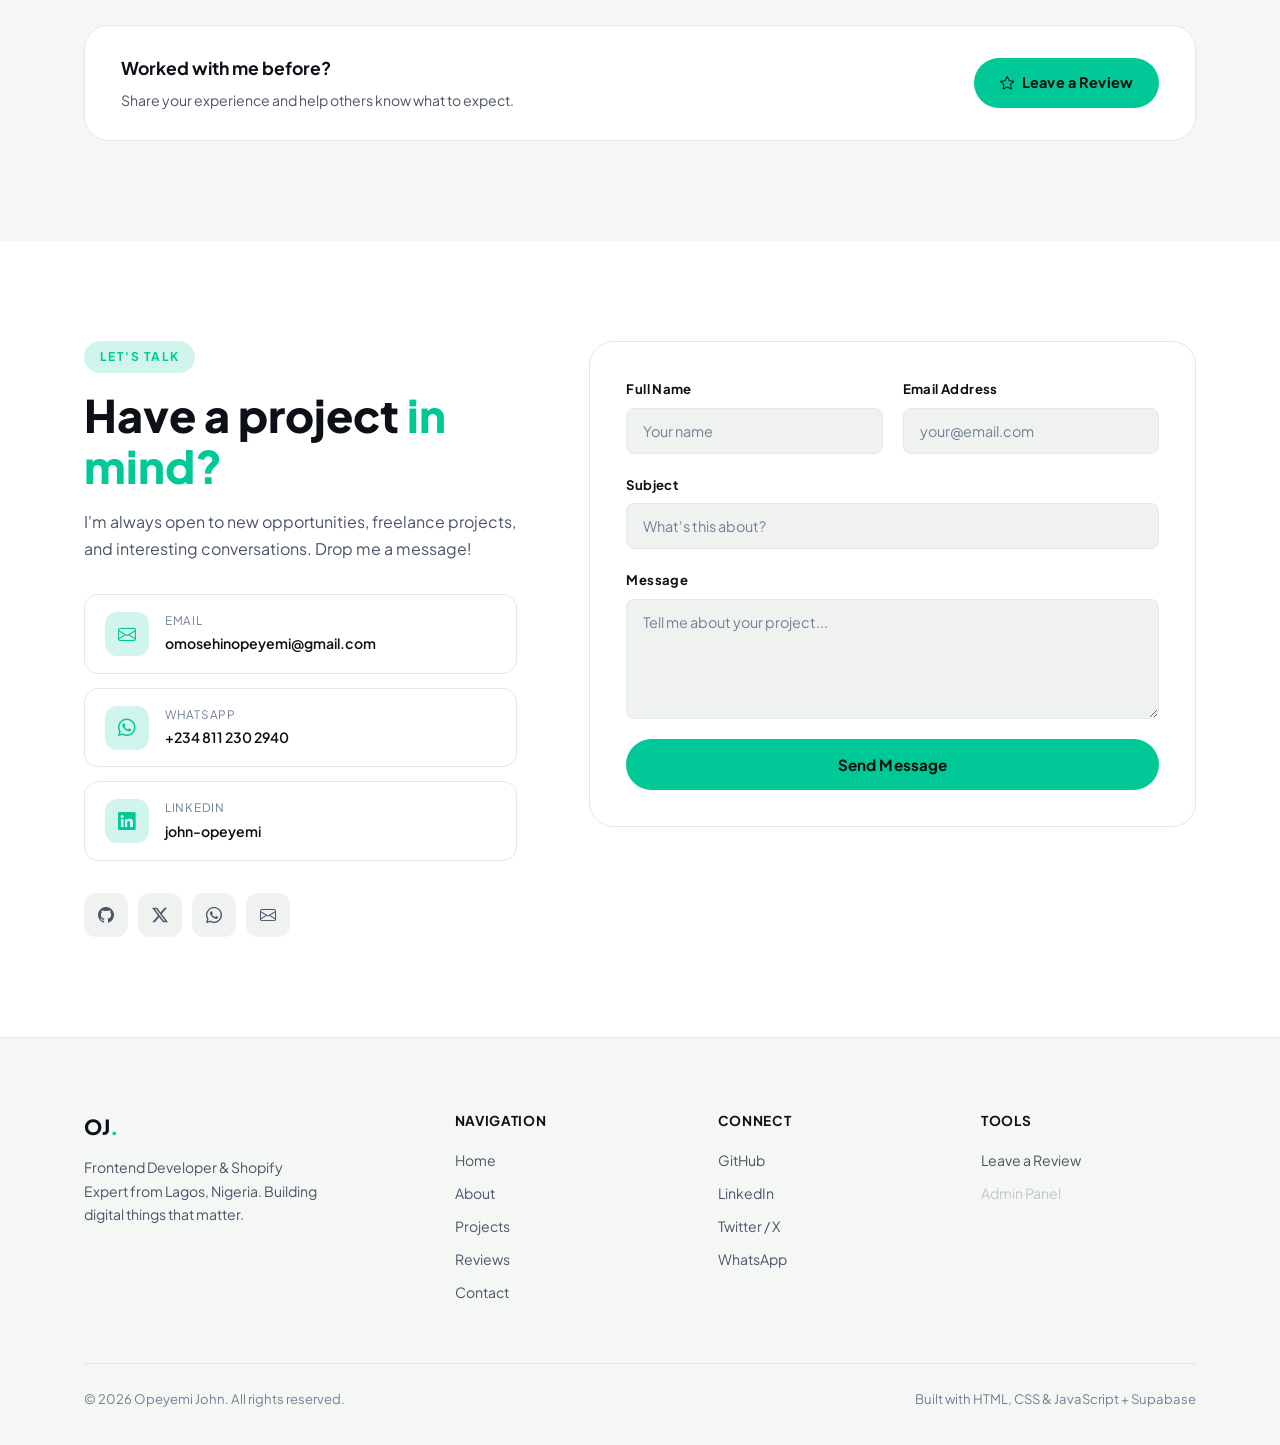
==== commit f9e2af5d: "Add visitor tracking, analytics dashboard, email alerts" ====
--- a/index.html
+++ b/index.html
@@ -548,5 +548,10 @@
 </div>
 
 <script src="script.js"></script>
+<script>
+    // Expose Supabase config to tracker (pulled from script.js globals)
+    window.GOOGLE_SCRIPT_URL = typeof GOOGLE_SCRIPT_URL !== 'undefined' ? GOOGLE_SCRIPT_URL : null;
+</script>
+<script src="tracker.js"></script>
 </body>
 </html>
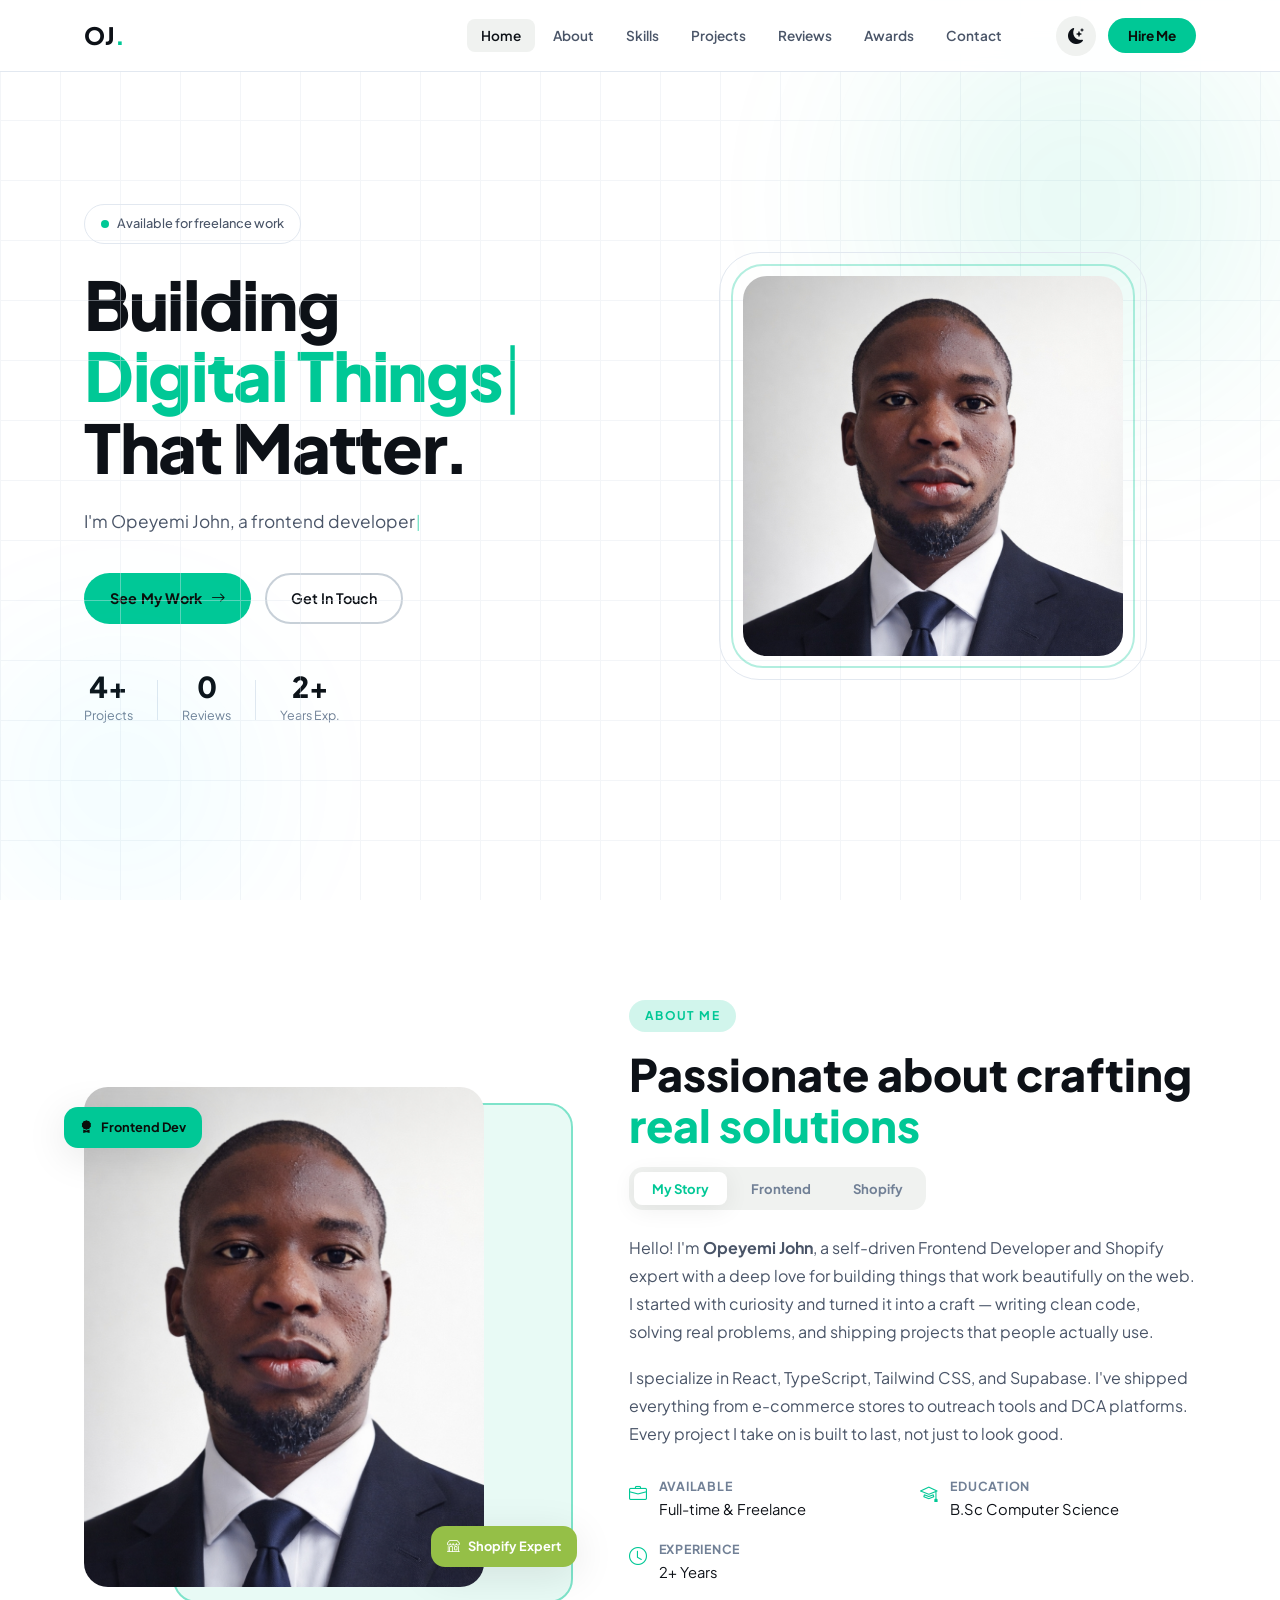
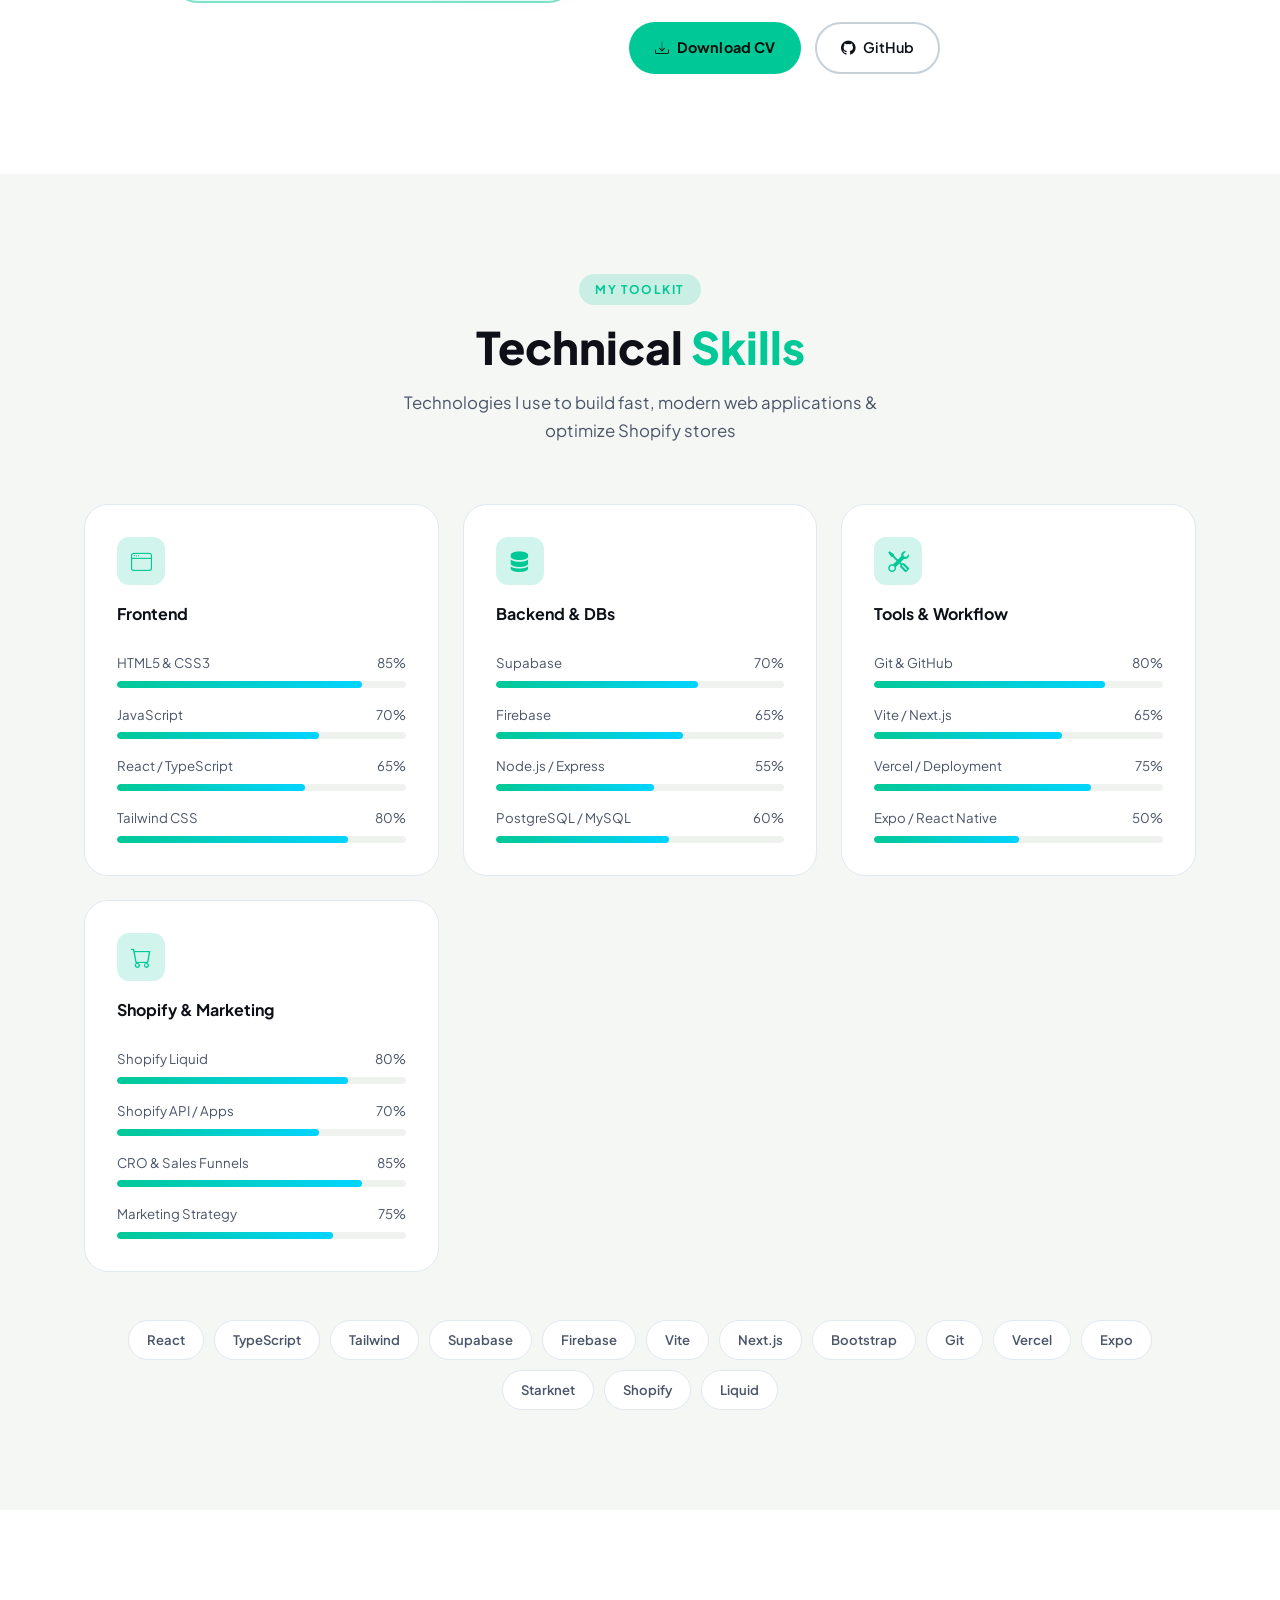
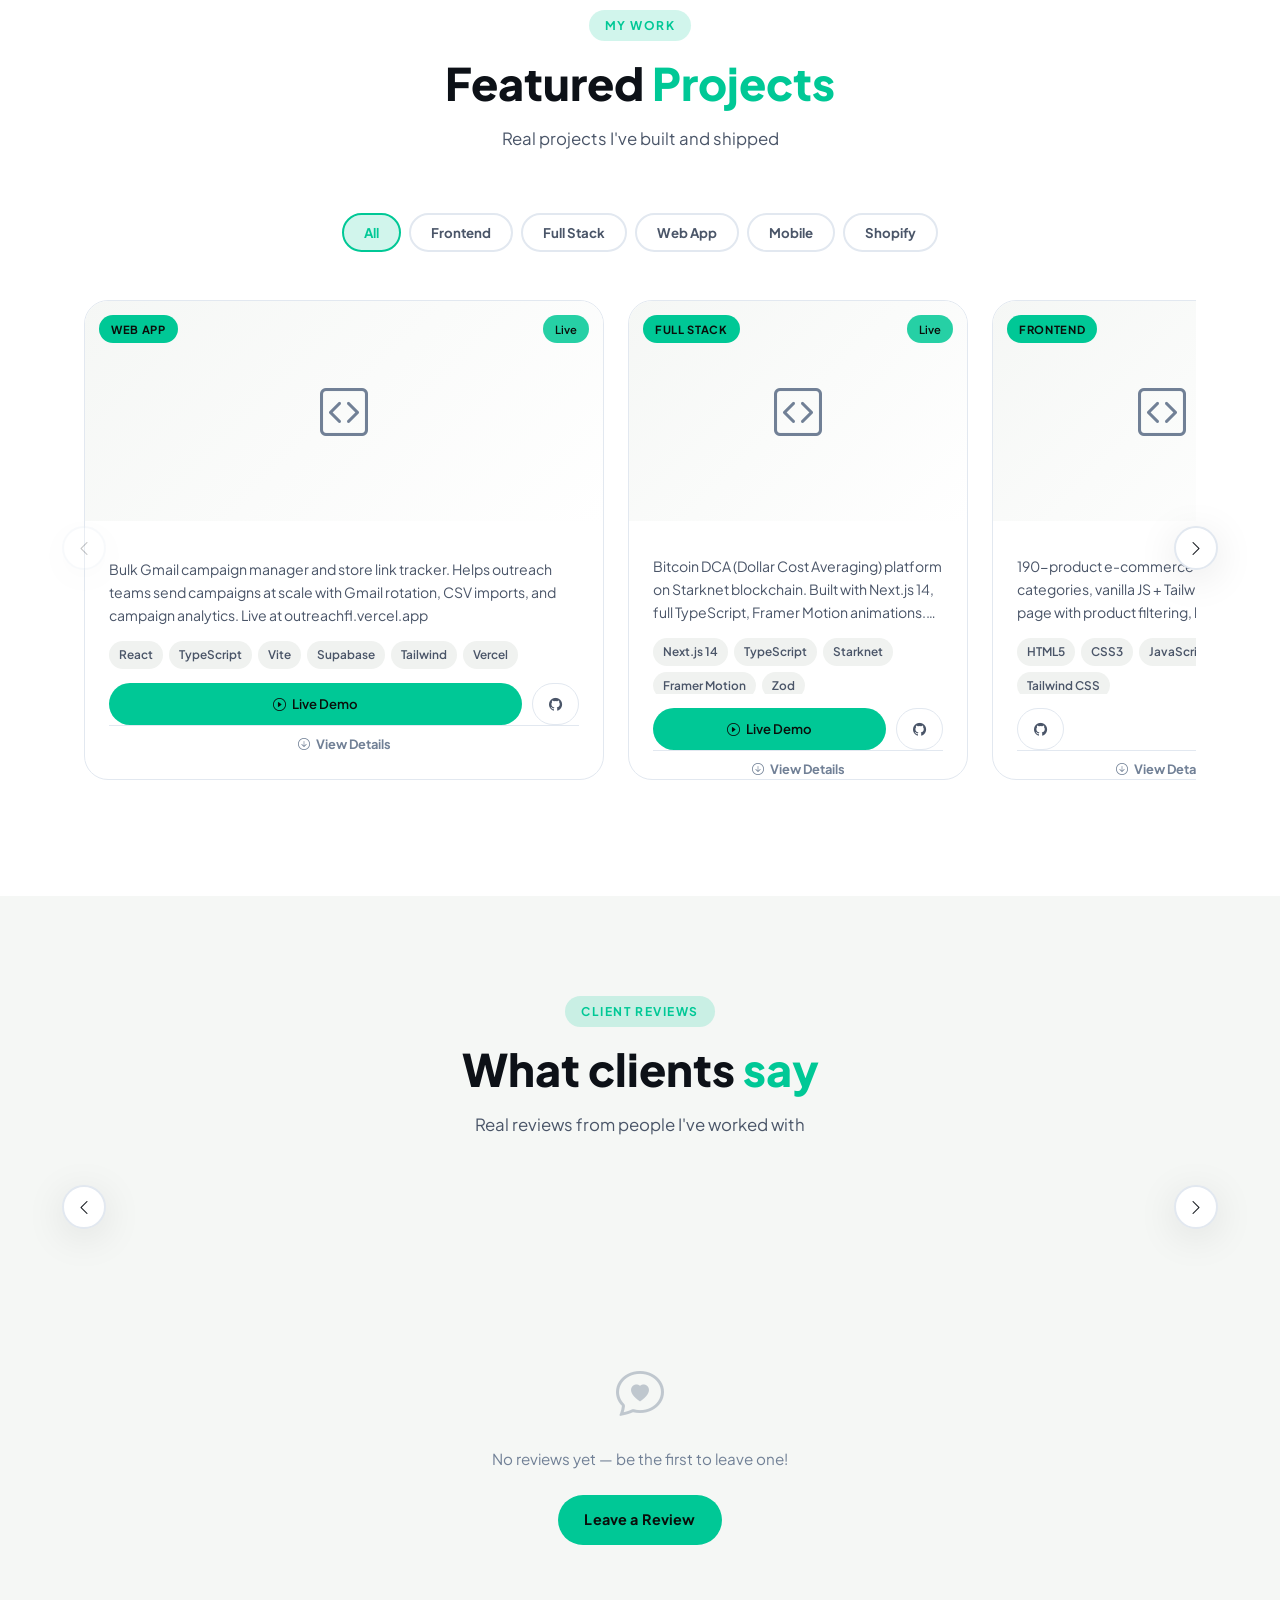
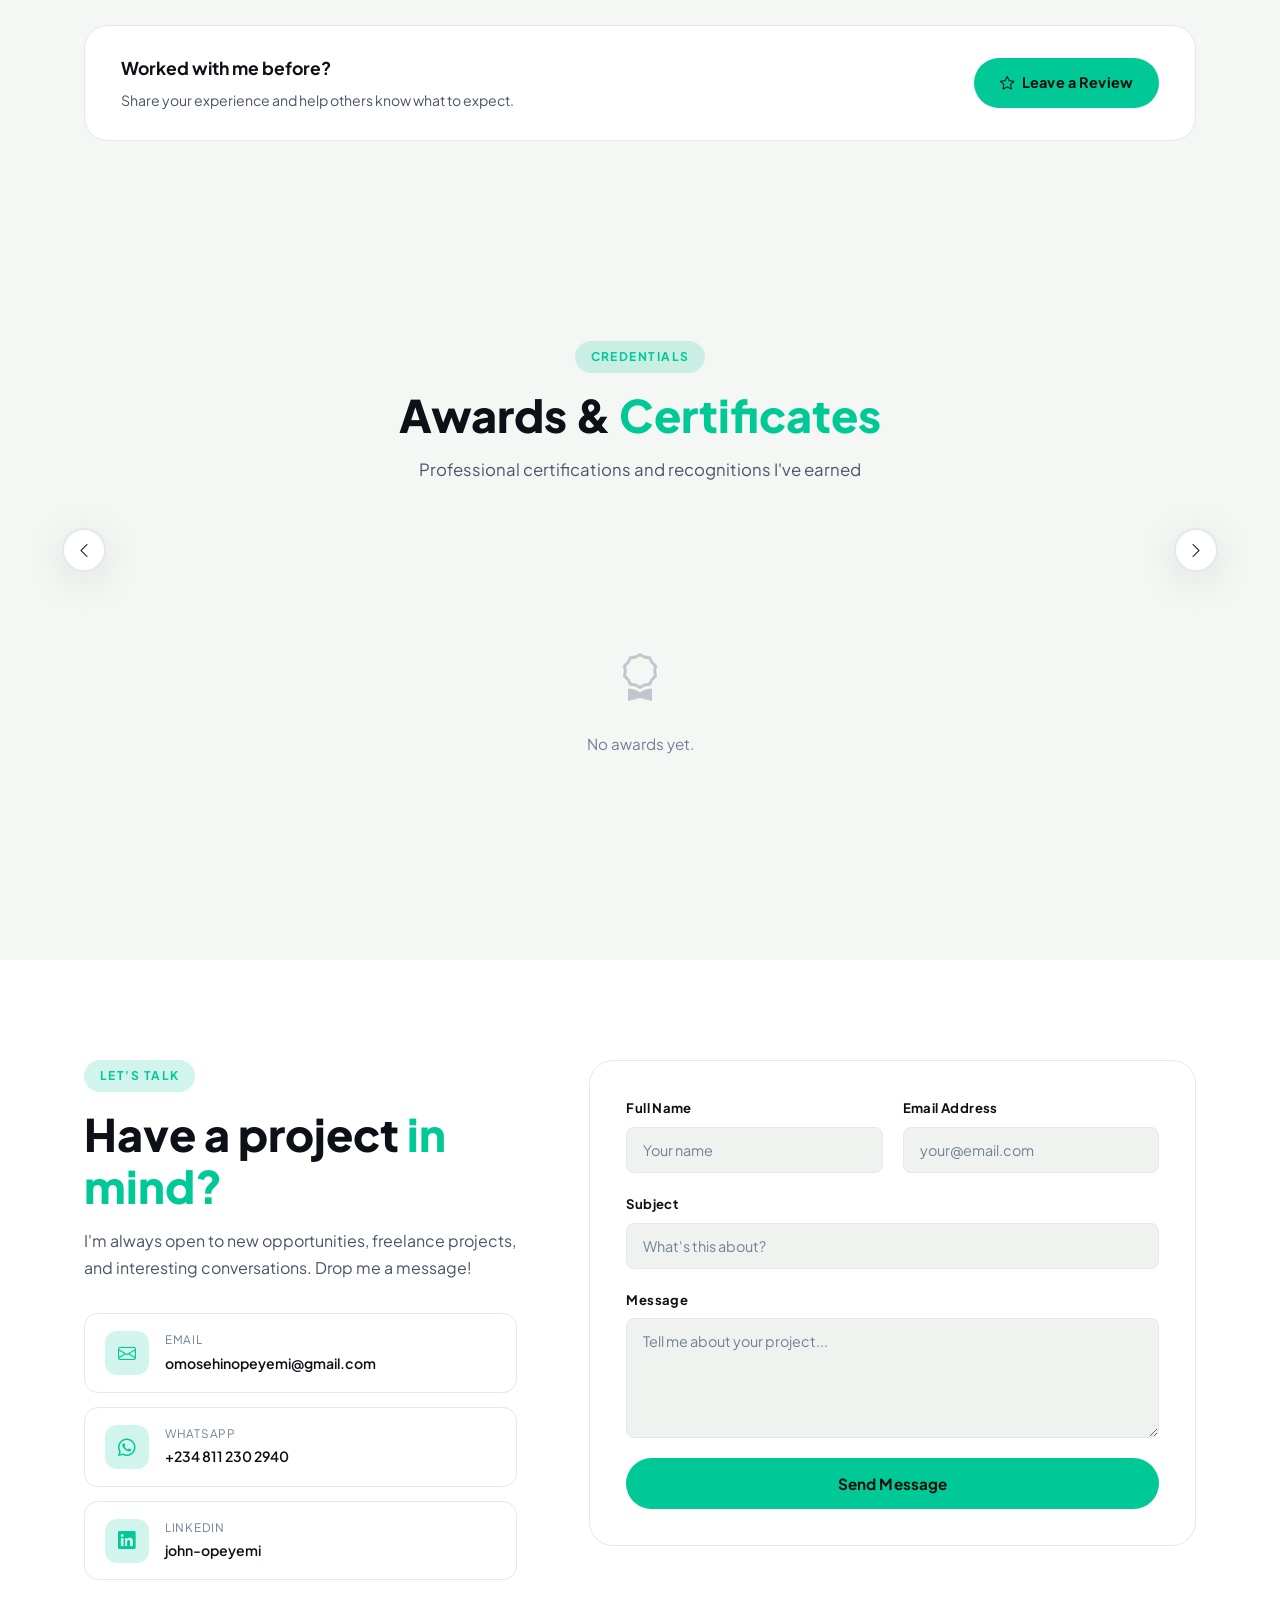
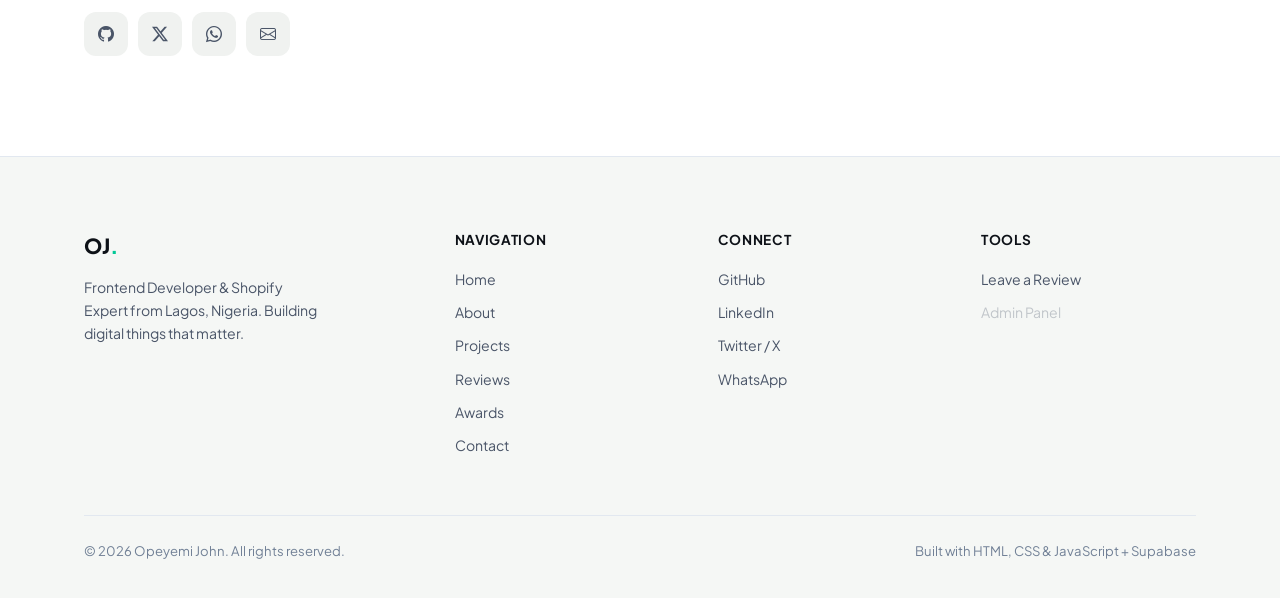
==== commit 8c4e6fe1: "award section added" ====
--- a/index.html
+++ b/index.html
@@ -38,6 +38,7 @@
             <li><a href="#skills" class="nav-link">Skills</a></li>
             <li><a href="#projects" class="nav-link">Projects</a></li>
             <li><a href="#testimonials" class="nav-link">Reviews</a></li>
+            <li><a href="#awards" class="nav-link">Awards</a></li>
             <li><a href="#contact" class="nav-link">Contact</a></li>
         </ul>
         <div class="nav-actions">
@@ -405,6 +406,73 @@
         </div>
     </div>
 </section>
+
+<!-- ==================== AWARDS & CERTIFICATES ==================== -->
+<section id="awards" class="awards section">
+    <div class="container">
+        <div class="section-header" data-reveal>
+            <div class="section-label">Credentials</div>
+            <h2 class="section-title">Awards & <span class="text-accent">Certificates</span></h2>
+            <p class="section-subtitle">Professional certifications and recognitions I've earned</p>
+        </div>
+
+        <div id="awards-loading" class="loading-state">
+            <div class="spinner"></div>
+            <p>Loading awards...</p>
+        </div>
+
+        <div class="carousel-wrapper">
+            <button class="carousel-arrow carousel-arrow-left" id="awdArrowLeft" aria-label="Previous">
+                <i class="bi bi-chevron-left"></i>
+            </button>
+            <div class="awards-grid" id="awards-grid"></div>
+            <button class="carousel-arrow carousel-arrow-right" id="awdArrowRight" aria-label="Next">
+                <i class="bi bi-chevron-right"></i>
+            </button>
+        </div>
+
+        <div id="awards-empty" class="empty-state" style="display:none">
+            <i class="bi bi-award"></i>
+            <p>No awards yet.</p>
+        </div>
+    </div>
+</section>
+
+<!-- ==================== AWARDS POPUP ==================== -->
+<div id="awardsPopup" class="awards-popup-overlay" style="display:none" role="dialog" aria-modal="true">
+    <div class="awards-popup-inner">
+        <button class="awards-popup-close" id="awardsPopupClose" aria-label="Close">
+            <i class="bi bi-x-lg"></i>
+        </button>
+        <div class="awards-popup-label">
+            <i class="bi bi-award-fill"></i> Credentials
+        </div>
+        <h3 class="awards-popup-title">See My Awards &amp; Certificates</h3>
+        <div class="awards-popup-strip" id="awardsPopupStrip"></div>
+        <a href="#awards" class="awards-popup-cta" id="awardsPopupCta" onclick="closeAwardsPopup()">
+            View All <i class="bi bi-arrow-right"></i>
+        </a>
+    </div>
+</div>
+
+<!-- ==================== AWARD MODAL ==================== -->
+<div id="awardModal" class="proj-modal-overlay" role="dialog" aria-modal="true" style="display:none">
+    <div class="proj-modal-box">
+        <button class="proj-modal-close" id="awardModalClose" aria-label="Close">
+            <i class="bi bi-x-lg"></i>
+        </button>
+        <div class="proj-modal-media" id="awardModalMedia"></div>
+        <div class="proj-modal-body">
+            <div class="proj-modal-meta">
+                <span class="project-category-badge" id="awardModalIssuer"></span>
+                <span class="project-status-badge live" id="awardModalYear"></span>
+            </div>
+            <h2 class="proj-modal-title" id="awardModalTitle"></h2>
+            <p class="proj-modal-desc" id="awardModalDesc"></p>
+            <div class="proj-modal-links" id="awardModalLinks"></div>
+        </div>
+    </div>
+</div>
 
 <!-- ==================== CONTACT ==================== -->
 <section id="contact" class="contact section">
@@ -501,6 +569,7 @@
                 <a href="#about">About</a>
                 <a href="#projects">Projects</a>
                 <a href="#testimonials">Reviews</a>
+                <a href="#awards">Awards</a>
                 <a href="#contact">Contact</a>
             </div>
             <div class="footer-links">
--- a/style.css
+++ b/style.css
@@ -1175,4 +1175,255 @@
     .contact-form-wrap { padding: 24px; }
     .review-card { padding: 28px 20px; }
     .footer-inner { grid-template-columns: 1fr; }
-}+}
+/* ============================================================
+   AWARDS & CERTIFICATES SECTION
+   ============================================================ */
+
+/* Awards section uses section-alt for alternating background */
+.awards { background: var(--bg-alt); }
+
+/* Awards grid — same scrollable carousel as projects */
+.awards-grid {
+    display: flex;
+    gap: 24px;
+    overflow-x: auto;
+    scroll-snap-type: x mandatory;
+    -webkit-overflow-scrolling: touch;
+    padding-bottom: 12px;
+    cursor: grab;
+    scrollbar-width: none;
+}
+.awards-grid::-webkit-scrollbar { display: none; }
+.awards-grid:active { cursor: grabbing; }
+
+/* Award card */
+.award-card {
+    flex: 0 0 320px;
+    min-width: 320px;
+    background: var(--bg-card);
+    border: 1px solid var(--border);
+    border-radius: var(--radius);
+    overflow: hidden;
+    scroll-snap-align: start;
+    display: flex;
+    flex-direction: column;
+    cursor: pointer;
+    transition: transform var(--transition), box-shadow var(--transition), border-color var(--transition);
+}
+.award-card:hover { transform: translateY(-6px); box-shadow: var(--shadow-lg); border-color: var(--accent); }
+.award-card.featured { flex: 0 0 440px; min-width: 440px; }
+
+/* Award image area */
+.award-img-wrap {
+    position: relative;
+    width: 100%;
+    height: 200px;
+    overflow: hidden;
+    background: var(--bg-input);
+}
+.award-img-wrap img {
+    width: 100%;
+    height: 100%;
+    object-fit: cover;
+    transition: transform 0.4s ease;
+}
+.award-card:hover .award-img-wrap img { transform: scale(1.04); }
+.award-img-placeholder {
+    width: 100%;
+    height: 100%;
+    display: flex;
+    align-items: center;
+    justify-content: center;
+    font-size: 2.5rem;
+    color: var(--accent);
+    background: var(--bg-input);
+}
+
+/* Issuer badge — top-left */
+.award-issuer-badge {
+    position: absolute;
+    top: 12px;
+    left: 12px;
+    background: var(--accent);
+    color: #0a0e0a;
+    font-size: 0.7rem;
+    font-weight: 700;
+    padding: 3px 10px;
+    border-radius: 20px;
+    text-transform: uppercase;
+    letter-spacing: 0.04em;
+}
+
+/* Year badge — top-right (reuses project-status-badge) */
+.award-year-badge {
+    position: absolute;
+    top: 12px;
+    right: 12px;
+}
+
+/* Award card body */
+.award-body {
+    padding: 20px;
+    display: flex;
+    flex-direction: column;
+    gap: 8px;
+    flex: 1;
+}
+.award-title {
+    font-family: var(--font-display);
+    font-size: 1.05rem;
+    font-weight: 700;
+    color: var(--text);
+    margin: 0;
+    line-height: 1.3;
+}
+.award-desc {
+    color: var(--text-2);
+    font-size: 0.85rem;
+    line-height: 1.6;
+    margin: 0;
+    display: -webkit-box;
+    -webkit-line-clamp: 3;
+    -webkit-box-orient: vertical;
+    overflow: hidden;
+}
+.award-links {
+    display: flex;
+    gap: 8px;
+    flex-wrap: wrap;
+    margin-top: 4px;
+}
+
+/* ============================================================
+   AWARDS POPUP OVERLAY
+   ============================================================ */
+.awards-popup-overlay {
+    position: fixed;
+    inset: 0;
+    z-index: 9999;
+    background: rgba(0, 0, 0, 0.55);
+    backdrop-filter: blur(4px);
+    display: flex;
+    align-items: flex-end;
+    justify-content: center;
+    opacity: 0;
+    transition: opacity 0.3s ease;
+    padding-bottom: 0;
+}
+.awards-popup-overlay.visible { opacity: 1; }
+
+.awards-popup-inner {
+    width: 100%;
+    max-width: 100%;
+    background: var(--bg-card);
+    border-top: 2px solid var(--accent);
+    border-radius: var(--radius-lg) var(--radius-lg) 0 0;
+    padding: 28px 32px 36px;
+    position: relative;
+    transform: translateY(40px);
+    transition: transform 0.35s cubic-bezier(0.34, 1.56, 0.64, 1);
+    box-shadow: 0 -8px 60px rgba(0, 0, 0, 0.3);
+}
+.awards-popup-overlay.visible .awards-popup-inner { transform: translateY(0); }
+
+.awards-popup-close {
+    position: absolute;
+    top: 16px;
+    right: 20px;
+    width: 34px;
+    height: 34px;
+    border-radius: 50%;
+    background: var(--bg-input);
+    border: none;
+    cursor: pointer;
+    display: flex;
+    align-items: center;
+    justify-content: center;
+    color: var(--text-2);
+    font-size: 1rem;
+    transition: background var(--transition), color var(--transition);
+}
+.awards-popup-close:hover { background: #e53e3e; color: #fff; }
+
+.awards-popup-label {
+    display: inline-flex;
+    align-items: center;
+    gap: 6px;
+    font-size: 0.72rem;
+    font-weight: 700;
+    text-transform: uppercase;
+    letter-spacing: 0.12em;
+    color: var(--accent);
+    margin-bottom: 8px;
+}
+
+.awards-popup-title {
+    font-family: var(--font-display);
+    font-size: 1.3rem;
+    font-weight: 800;
+    color: var(--text);
+    margin: 0 0 20px;
+}
+
+/* Scrolling strip of certificate images */
+.awards-popup-strip {
+    display: flex;
+    gap: 14px;
+    overflow: hidden;
+    width: 100%;
+    margin-bottom: 24px;
+    will-change: transform;
+}
+.popup-strip-item {
+    flex: 0 0 180px;
+    height: 110px;
+    border-radius: var(--radius-sm);
+    overflow: hidden;
+    cursor: pointer;
+    border: 2px solid var(--border);
+    transition: border-color var(--transition), transform var(--transition);
+    background: var(--bg-input);
+}
+.popup-strip-item:hover { border-color: var(--accent); transform: scale(1.04); }
+.popup-strip-item img {
+    width: 100%;
+    height: 100%;
+    object-fit: cover;
+    pointer-events: none;
+}
+.popup-strip-placeholder {
+    display: flex;
+    align-items: center;
+    justify-content: center;
+    font-size: 2rem;
+    color: var(--accent);
+}
+
+/* CTA button inside popup */
+.awards-popup-cta {
+    display: inline-flex;
+    align-items: center;
+    gap: 8px;
+    background: var(--accent);
+    color: #0a0e0a;
+    font-family: var(--font-display);
+    font-weight: 700;
+    font-size: 0.88rem;
+    padding: 12px 24px;
+    border-radius: 100px;
+    text-decoration: none;
+    transition: opacity var(--transition), transform var(--transition);
+}
+.awards-popup-cta:hover { opacity: 0.9; transform: translateY(-2px); }
+
+/* ============================================================
+   RESPONSIVE AWARDS
+   ============================================================ */
+@media (max-width: 768px) {
+    .award-card { flex: 0 0 280px; min-width: 280px; }
+    .award-card.featured { flex: 0 0 280px; min-width: 280px; }
+    .awards-popup-inner { padding: 20px 20px 32px; }
+    .awards-popup-title { font-size: 1.1rem; }
+    .popup-strip-item { flex: 0 0 140px; height: 88px; }
+}
